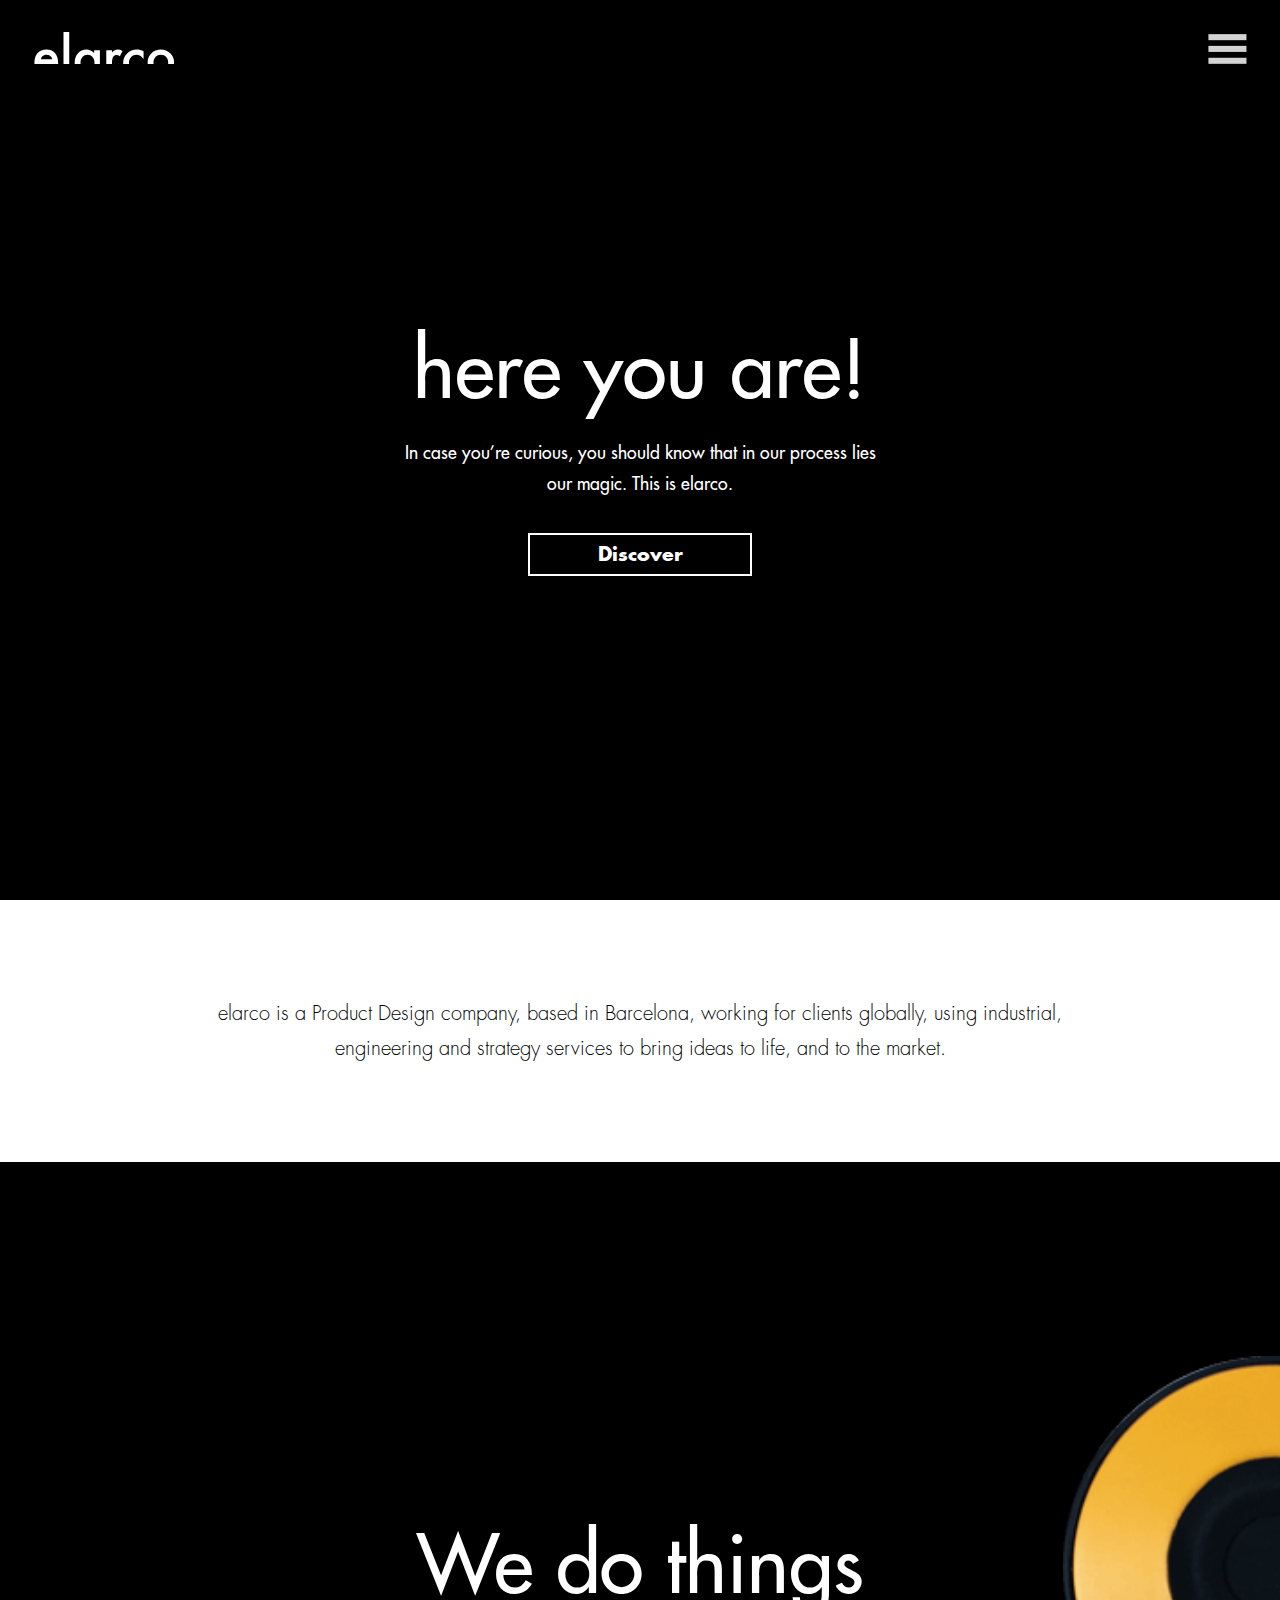
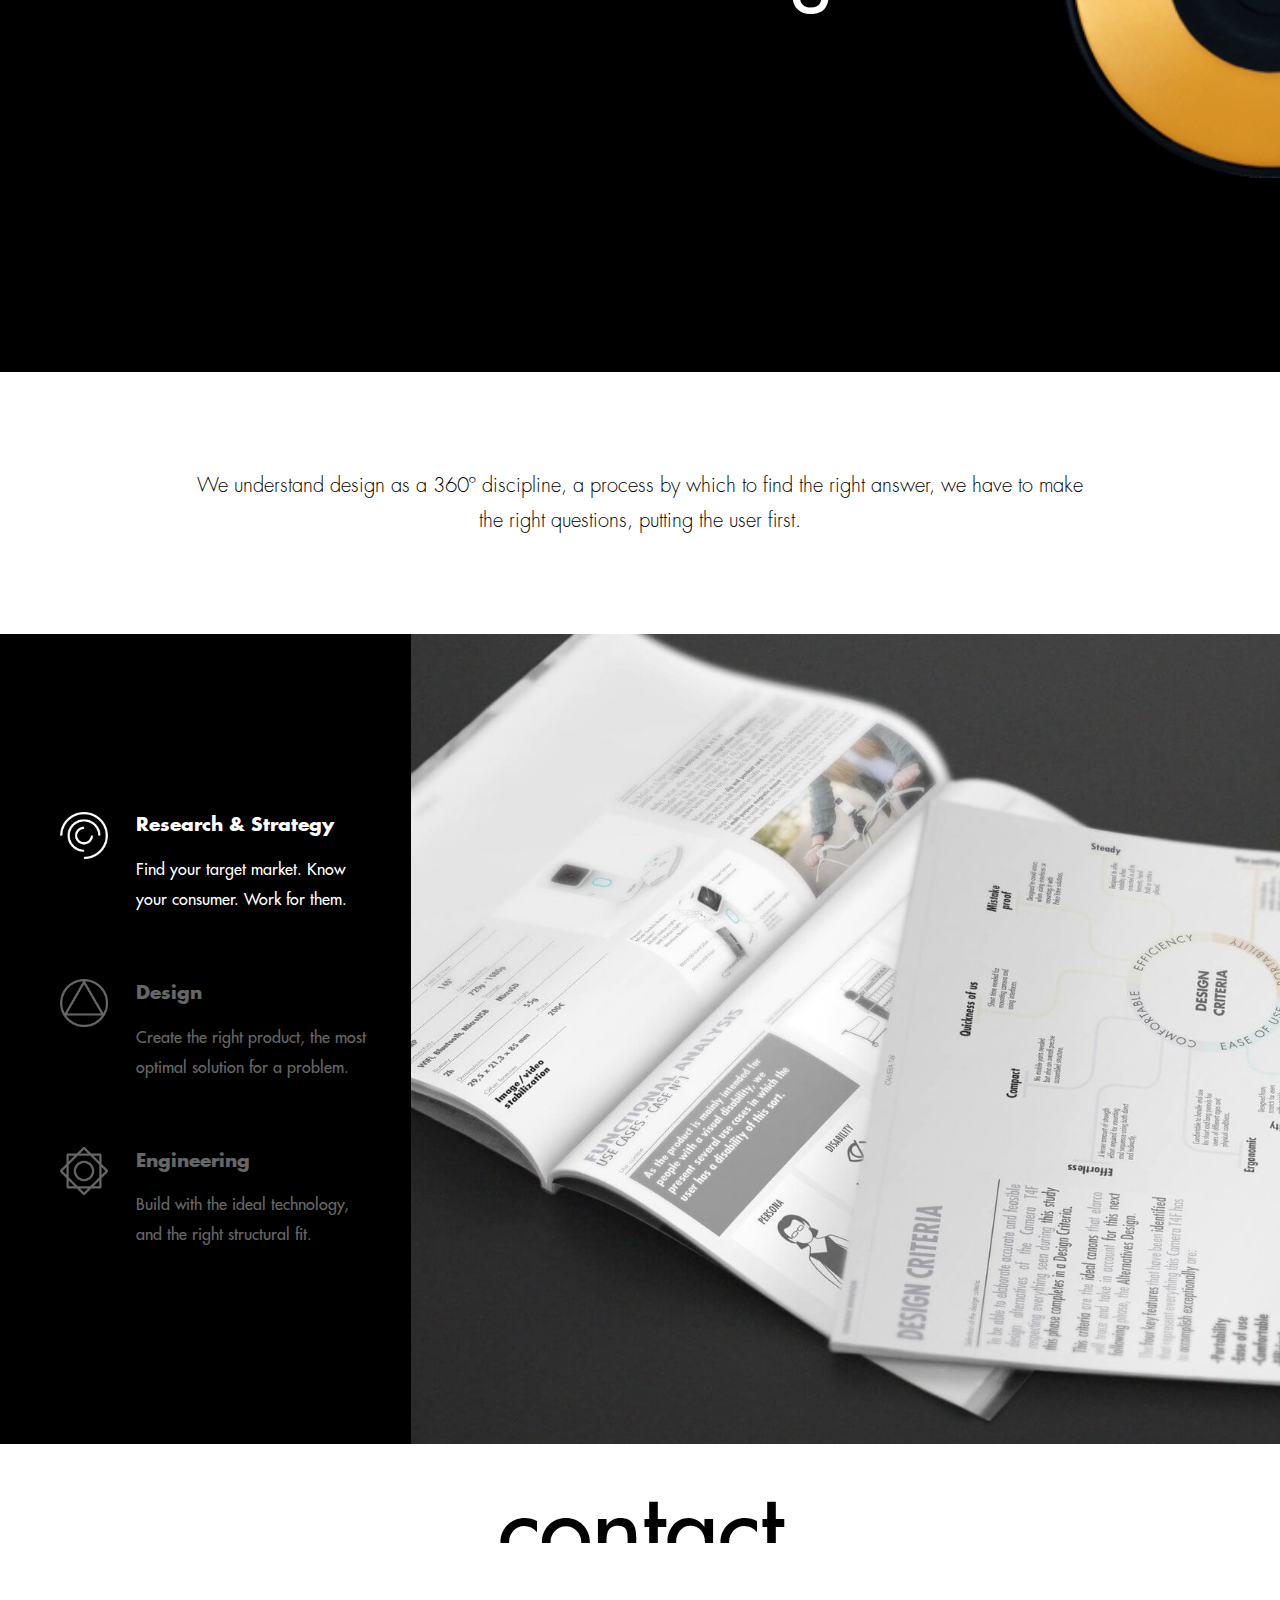
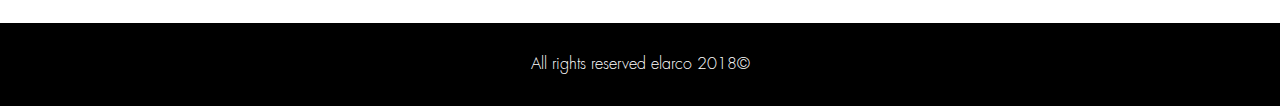
==== index.html @ ddb60f0d "Arch intuition is now harder to move" ====
<!DOCTYPE html>
<html lang="en">
<head>
    <meta charset="UTF-8">
    <meta name="viewport" content="width=device-width, initial-scale=1.0">
    <meta http-equiv="X-UA-Compatible" content="ie=edge">
    <title>Elarco</title>
    <link href="img/elarco-favicon.png" rel="shortcut icon">
    <link href="css/style.css" rel="stylesheet" type="text/css" />
</head>
<body>
    <div class="loader-wrapper">
        <img src="img/elarco-logo-white.svg" alt="" class="loader" />
    </div>
    <header class="header">
        <a href="index.html"><img src="img/elarco-logo-white.svg" alt="Elarco Logo" class="header__logo" /></a>
        <nav class="top-nav">
            <svg class="top-nav__menu-icon top-nav__menu-icon_lightgrey" version="1.1" id="Layer_1" xmlns="http://www.w3.org/2000/svg" xmlns:xlink="http://www.w3.org/1999/xlink" x="0px" y="0px"
            	 viewBox="0 0 23 18" style="enable-background:new 0 0 23 18;" xml:space="preserve" hidden>
                <g>
                	<rect x="0.8" y="1.2" width="21.4" height="3.4"/>
                	<rect x="0.8" y="7.8" width="21.4" height="3.4"/>
                	<rect x="0.8" y="14.5" width="21.4" height="3.4"/>
                </g>
            </svg>
            <ul class="top-nav__list nav__list">
                <div class="nav__wrap">
                    <li class="top-nav__item nav__item hidden">
                        <a href="index.html" class="nav__link">Home</a>
                    </li>
                    <li class="top-nav__item nav__item">
                        <a href="content/work.html" class="nav__link">Work</a>
                    </li>
                    <li class="top-nav__item nav__item">
                        <a href="content/contact.html" class="nav__link">Contact</a>
                    </li>
                </div>
            </ul>
        </nav>
    </header>
    <main class="content">
        <div class="games">
            <section class="section games__start">
                <div class="section__content-wrap section__content-wrap-medium">
                    <h2 class="section__title section__title-lowercase">Here you are!</h2>
                    <p class="section__par">
                        In case you’re curious, you should know that in our process lies our magic. This is elarco.
                    </p>
                    <button class="section__button game-start">Discover</button>
                </div>
            </section>
            <section class="section games__game" id="order">
                <p class="section__par games__hint">
                    Click the pieces of the arch in the right order.
                </p>
                <svg class="arch-order game-illustration" xmlns="http://www.w3.org/2000/svg" viewBox="0 0 54.4 29.7">
                    <path class="arch-order__part" id="3" d="M7.9 7.8c-1.6 1.6-3 3.3-4.1 5.1l9.9 6c.7-1.3 1.5-2.6 2.5-3.7 1.5-1.6 3.2-2.8 5.2-3.5L17.9 1.5c-3.7 1.3-7 3.4-10 6.3z"/>
                    <path class="arch-order__part" id="4" d="M46.6 7.8c-2.7-2.6-5.7-4.6-8.9-5.9L34 12c1.6.7 3 1.8 4.3 3.1 1.1 1.2 2 2.7 2.7 4.2l10-5.9c-1.2-2-2.7-3.8-4.4-5.6z"/>
                    <path class="arch-order__part" id="2" d="M41.4 20.3c.7 2 1 4.2 1 6.7 0 .9-.1 1.8-.2 2.6h12.1c.1-.9.1-1.8.1-2.7 0-4.7-1-8.9-3-12.7l-10 6.1z"/>
                    <path class="arch-order__part" id="5" d="M36.7 1.6C33.8.6 30.6 0 27.2 0c-3 0-5.8.4-8.4 1.2l3.6 10.1c1.5-.4 3.1-.7 4.8-.7 2.2 0 4.1.3 5.9 1l3.6-10z"/>
                    <path class="arch-order__part" id="1" d="M3.3 13.7C1.1 17.6 0 21.8 0 26.6c0 1.1.1 2.1.2 3.1h12.1c-.1-.9-.2-1.9-.2-2.9 0-2.6.4-4.9 1.3-7L3.3 13.7z"/>
                </svg>
                <audio class="doremifasol">
                    <source src="audio/1-do.mp3" type="audio/mpeg" />
                    <source src="audio/1-do.ogg" type="audio/ogg" />
                    <source src="audio/1-do.wav" type="audio/wav" />
                </audio>
                <audio class="doremifasol">
                    <source src="audio/2-re.mp3" type="audio/mpeg" />
                    <source src="audio/2-re.ogg" type="audio/ogg" />
                    <source src="audio/2-re.wav" type="audio/wav" />
                </audio>
                <audio class="doremifasol">
                    <source src="audio/3-mi.mp3" type="audio/mpeg" />
                    <source src="audio/3-mi.ogg" type="audio/ogg" />
                    <source src="audio/3-mi.wav" type="audio/wav" />
                </audio>
                <audio class="doremifasol">
                    <source src="audio/4-fa.mp3" type="audio/mpeg" />
                    <source src="audio/4-fa.ogg" type="audio/ogg" />
                    <source src="audio/4-fa.wav" type="audio/wav" />
                </audio>
                <audio class="doremifasol">
                    <source src="audio/5-sol.mp3" type="audio/mpeg" />
                    <source src="audio/5-sol.ogg" type="audio/ogg" />
                    <source src="audio/5-sol.wav" type="audio/wav" />
                </audio>
                <div class="section__content-wrap section__content-wrap-medium">
                    <h2 class="section__title section__title-lowercase">Order</h2>
                    <p class="section__par section__par_marginb">
                        noun ˈôrdər/
                    </p>
                    <p class="section__par">
                        1. "Our rationale behind every methodology. Everything has an order, and in order we find everything."
                    </p>
                    <button class="section__button game-continue">Continue</button>
                </div>
            </section>
            <section class="section games__game" id="depth">
                <p class="section__par games__hint">
                    Align all arches.
                </p>
                <div class="arch-depth-wrap">
                    <svg class="arch-depth arch1" xmlns="http://www.w3.org/2000/svg" viewBox="0 0 610.3 332.9">
                        <path class="arch-depth__part" d="M137.4 298.9c-1.9-47.4 14.8-93.6 46.4-128.9 31.4-33.6 75.9-51.8 121.9-50 46.2-1.9 90.9 16.4 122.5 50 30.2 32.9 45.4 76.6 45.4 131.3 0 9.8-.6 19.5-1.8 29.2h133.9c.8-9.7 1.3-19.7 1.3-29.8 1.6-79.7-30-156.5-87.1-212.1C463.2 31.8 385.7.6 305.3 2.2c-80-1.6-157.2 29.4-213.7 86C34.5 142.3 2.7 217.9 3.9 296.5c0 11.7.7 23.2 1.7 34.5h133.8c-1.3-10.7-1.9-21.4-2-32.1"/>
                    </svg>
                    <svg class="arch-depth arch2" xmlns="http://www.w3.org/2000/svg" viewBox="0 0 610.3 332.9">
                        <path class="arch-depth__part" d="M137.4 298.9c-1.9-47.4 14.8-93.6 46.4-128.9 31.4-33.6 75.9-51.8 121.9-50 46.2-1.9 90.9 16.4 122.5 50 30.2 32.9 45.4 76.6 45.4 131.3 0 9.8-.6 19.5-1.8 29.2h133.9c.8-9.7 1.3-19.7 1.3-29.8 1.6-79.7-30-156.5-87.1-212.1C463.2 31.8 385.7.6 305.3 2.2c-80-1.6-157.2 29.4-213.7 86C34.5 142.3 2.7 217.9 3.9 296.5c0 11.7.7 23.2 1.7 34.5h133.8c-1.3-10.7-1.9-21.4-2-32.1"/>
                    </svg>
                    <svg class="arch-depth arch3" xmlns="http://www.w3.org/2000/svg" viewBox="0 0 610.3 332.9">
                        <path class="arch-depth__part" d="M137.4 298.9c-1.9-47.4 14.8-93.6 46.4-128.9 31.4-33.6 75.9-51.8 121.9-50 46.2-1.9 90.9 16.4 122.5 50 30.2 32.9 45.4 76.6 45.4 131.3 0 9.8-.6 19.5-1.8 29.2h133.9c.8-9.7 1.3-19.7 1.3-29.8 1.6-79.7-30-156.5-87.1-212.1C463.2 31.8 385.7.6 305.3 2.2c-80-1.6-157.2 29.4-213.7 86C34.5 142.3 2.7 217.9 3.9 296.5c0 11.7.7 23.2 1.7 34.5h133.8c-1.3-10.7-1.9-21.4-2-32.1"/>
                    </svg>
                    <svg class="arch-depth arch4" xmlns="http://www.w3.org/2000/svg" viewBox="0 0 610.3 332.9">
                        <path class="arch-depth__part" d="M137.4 298.9c-1.9-47.4 14.8-93.6 46.4-128.9 31.4-33.6 75.9-51.8 121.9-50 46.2-1.9 90.9 16.4 122.5 50 30.2 32.9 45.4 76.6 45.4 131.3 0 9.8-.6 19.5-1.8 29.2h133.9c.8-9.7 1.3-19.7 1.3-29.8 1.6-79.7-30-156.5-87.1-212.1C463.2 31.8 385.7.6 305.3 2.2c-80-1.6-157.2 29.4-213.7 86C34.5 142.3 2.7 217.9 3.9 296.5c0 11.7.7 23.2 1.7 34.5h133.8c-1.3-10.7-1.9-21.4-2-32.1"/>
                    </svg>
                    <svg class="arch-depth arch5" xmlns="http://www.w3.org/2000/svg" viewBox="0 0 610.3 332.9">
                        <path class="arch-depth__part" d="M137.4 298.9c-1.9-47.4 14.8-93.6 46.4-128.9 31.4-33.6 75.9-51.8 121.9-50 46.2-1.9 90.9 16.4 122.5 50 30.2 32.9 45.4 76.6 45.4 131.3 0 9.8-.6 19.5-1.8 29.2h133.9c.8-9.7 1.3-19.7 1.3-29.8 1.6-79.7-30-156.5-87.1-212.1C463.2 31.8 385.7.6 305.3 2.2c-80-1.6-157.2 29.4-213.7 86C34.5 142.3 2.7 217.9 3.9 296.5c0 11.7.7 23.2 1.7 34.5h133.8c-1.3-10.7-1.9-21.4-2-32.1"/>
                    </svg>
                    <svg class="arch-depth arch6" xmlns="http://www.w3.org/2000/svg" viewBox="0 0 610.3 332.9">
                        <path class="arch-depth__part" d="M137.4 298.9c-1.9-47.4 14.8-93.6 46.4-128.9 31.4-33.6 75.9-51.8 121.9-50 46.2-1.9 90.9 16.4 122.5 50 30.2 32.9 45.4 76.6 45.4 131.3 0 9.8-.6 19.5-1.8 29.2h133.9c.8-9.7 1.3-19.7 1.3-29.8 1.6-79.7-30-156.5-87.1-212.1C463.2 31.8 385.7.6 305.3 2.2c-80-1.6-157.2 29.4-213.7 86C34.5 142.3 2.7 217.9 3.9 296.5c0 11.7.7 23.2 1.7 34.5h133.8c-1.3-10.7-1.9-21.4-2-32.1"/>
                    </svg>
                    <svg class="arch-depth arch7" xmlns="http://www.w3.org/2000/svg" viewBox="0 0 610.3 332.9">
                        <path class="arch-depth__part" d="M137.4 298.9c-1.9-47.4 14.8-93.6 46.4-128.9 31.4-33.6 75.9-51.8 121.9-50 46.2-1.9 90.9 16.4 122.5 50 30.2 32.9 45.4 76.6 45.4 131.3 0 9.8-.6 19.5-1.8 29.2h133.9c.8-9.7 1.3-19.7 1.3-29.8 1.6-79.7-30-156.5-87.1-212.1C463.2 31.8 385.7.6 305.3 2.2c-80-1.6-157.2 29.4-213.7 86C34.5 142.3 2.7 217.9 3.9 296.5c0 11.7.7 23.2 1.7 34.5h133.8c-1.3-10.7-1.9-21.4-2-32.1"/>
                    </svg>
                    <svg class="arch-depth arch8" xmlns="http://www.w3.org/2000/svg" viewBox="0 0 610.3 332.9">
                        <path class="arch-depth__part" d="M137.4 298.9c-1.9-47.4 14.8-93.6 46.4-128.9 31.4-33.6 75.9-51.8 121.9-50 46.2-1.9 90.9 16.4 122.5 50 30.2 32.9 45.4 76.6 45.4 131.3 0 9.8-.6 19.5-1.8 29.2h133.9c.8-9.7 1.3-19.7 1.3-29.8 1.6-79.7-30-156.5-87.1-212.1C463.2 31.8 385.7.6 305.3 2.2c-80-1.6-157.2 29.4-213.7 86C34.5 142.3 2.7 217.9 3.9 296.5c0 11.7.7 23.2 1.7 34.5h133.8c-1.3-10.7-1.9-21.4-2-32.1"/>
                    </svg>
                    <svg class="arch-depth arch9" xmlns="http://www.w3.org/2000/svg" viewBox="0 0 610.3 332.9">
                        <path class="arch-depth__part" d="M137.4 298.9c-1.9-47.4 14.8-93.6 46.4-128.9 31.4-33.6 75.9-51.8 121.9-50 46.2-1.9 90.9 16.4 122.5 50 30.2 32.9 45.4 76.6 45.4 131.3 0 9.8-.6 19.5-1.8 29.2h133.9c.8-9.7 1.3-19.7 1.3-29.8 1.6-79.7-30-156.5-87.1-212.1C463.2 31.8 385.7.6 305.3 2.2c-80-1.6-157.2 29.4-213.7 86C34.5 142.3 2.7 217.9 3.9 296.5c0 11.7.7 23.2 1.7 34.5h133.8c-1.3-10.7-1.9-21.4-2-32.1"/>
                    </svg>
                    <svg class="arch-depth arch10" xmlns="http://www.w3.org/2000/svg" viewBox="0 0 610.3 332.9">
                        <path class="arch-depth__part" d="M137.4 298.9c-1.9-47.4 14.8-93.6 46.4-128.9 31.4-33.6 75.9-51.8 121.9-50 46.2-1.9 90.9 16.4 122.5 50 30.2 32.9 45.4 76.6 45.4 131.3 0 9.8-.6 19.5-1.8 29.2h133.9c.8-9.7 1.3-19.7 1.3-29.8 1.6-79.7-30-156.5-87.1-212.1C463.2 31.8 385.7.6 305.3 2.2c-80-1.6-157.2 29.4-213.7 86C34.5 142.3 2.7 217.9 3.9 296.5c0 11.7.7 23.2 1.7 34.5h133.8c-1.3-10.7-1.9-21.4-2-32.1"/>
                    </svg>
                    <svg class="arch-depth arch11" xmlns="http://www.w3.org/2000/svg" viewBox="0 0 610.3 332.9">
                        <path class="arch-depth__part" d="M137.4 298.9c-1.9-47.4 14.8-93.6 46.4-128.9 31.4-33.6 75.9-51.8 121.9-50 46.2-1.9 90.9 16.4 122.5 50 30.2 32.9 45.4 76.6 45.4 131.3 0 9.8-.6 19.5-1.8 29.2h133.9c.8-9.7 1.3-19.7 1.3-29.8 1.6-79.7-30-156.5-87.1-212.1C463.2 31.8 385.7.6 305.3 2.2c-80-1.6-157.2 29.4-213.7 86C34.5 142.3 2.7 217.9 3.9 296.5c0 11.7.7 23.2 1.7 34.5h133.8c-1.3-10.7-1.9-21.4-2-32.1"/>
                    </svg>
                    <svg class="arch-depth arch12" xmlns="http://www.w3.org/2000/svg" viewBox="0 0 610.3 332.9">
                        <path class="arch-depth__part" d="M137.4 298.9c-1.9-47.4 14.8-93.6 46.4-128.9 31.4-33.6 75.9-51.8 121.9-50 46.2-1.9 90.9 16.4 122.5 50 30.2 32.9 45.4 76.6 45.4 131.3 0 9.8-.6 19.5-1.8 29.2h133.9c.8-9.7 1.3-19.7 1.3-29.8 1.6-79.7-30-156.5-87.1-212.1C463.2 31.8 385.7.6 305.3 2.2c-80-1.6-157.2 29.4-213.7 86C34.5 142.3 2.7 217.9 3.9 296.5c0 11.7.7 23.2 1.7 34.5h133.8c-1.3-10.7-1.9-21.4-2-32.1"/>
                    </svg>
                    <svg class="arch-depth arch13" xmlns="http://www.w3.org/2000/svg" viewBox="0 0 610.3 332.9">
                        <path class="arch-depth__part" d="M137.4 298.9c-1.9-47.4 14.8-93.6 46.4-128.9 31.4-33.6 75.9-51.8 121.9-50 46.2-1.9 90.9 16.4 122.5 50 30.2 32.9 45.4 76.6 45.4 131.3 0 9.8-.6 19.5-1.8 29.2h133.9c.8-9.7 1.3-19.7 1.3-29.8 1.6-79.7-30-156.5-87.1-212.1C463.2 31.8 385.7.6 305.3 2.2c-80-1.6-157.2 29.4-213.7 86C34.5 142.3 2.7 217.9 3.9 296.5c0 11.7.7 23.2 1.7 34.5h133.8c-1.3-10.7-1.9-21.4-2-32.1"/>
                    </svg>
                    <svg class="arch-depth arch14" xmlns="http://www.w3.org/2000/svg" viewBox="0 0 610.3 332.9">
                        <path class="arch-depth__part" d="M137.4 298.9c-1.9-47.4 14.8-93.6 46.4-128.9 31.4-33.6 75.9-51.8 121.9-50 46.2-1.9 90.9 16.4 122.5 50 30.2 32.9 45.4 76.6 45.4 131.3 0 9.8-.6 19.5-1.8 29.2h133.9c.8-9.7 1.3-19.7 1.3-29.8 1.6-79.7-30-156.5-87.1-212.1C463.2 31.8 385.7.6 305.3 2.2c-80-1.6-157.2 29.4-213.7 86C34.5 142.3 2.7 217.9 3.9 296.5c0 11.7.7 23.2 1.7 34.5h133.8c-1.3-10.7-1.9-21.4-2-32.1"/>
                    </svg>
                    <svg class="arch-depth arch15" xmlns="http://www.w3.org/2000/svg" viewBox="0 0 610.3 332.9">
                        <path class="arch-depth__part" d="M137.4 298.9c-1.9-47.4 14.8-93.6 46.4-128.9 31.4-33.6 75.9-51.8 121.9-50 46.2-1.9 90.9 16.4 122.5 50 30.2 32.9 45.4 76.6 45.4 131.3 0 9.8-.6 19.5-1.8 29.2h133.9c.8-9.7 1.3-19.7 1.3-29.8 1.6-79.7-30-156.5-87.1-212.1C463.2 31.8 385.7.6 305.3 2.2c-80-1.6-157.2 29.4-213.7 86C34.5 142.3 2.7 217.9 3.9 296.5c0 11.7.7 23.2 1.7 34.5h133.8c-1.3-10.7-1.9-21.4-2-32.1"/>
                    </svg>
                    <svg class="arch-depth arch16" xmlns="http://www.w3.org/2000/svg" viewBox="0 0 610.3 332.9">
                        <path class="arch-depth__part" d="M137.4 298.9c-1.9-47.4 14.8-93.6 46.4-128.9 31.4-33.6 75.9-51.8 121.9-50 46.2-1.9 90.9 16.4 122.5 50 30.2 32.9 45.4 76.6 45.4 131.3 0 9.8-.6 19.5-1.8 29.2h133.9c.8-9.7 1.3-19.7 1.3-29.8 1.6-79.7-30-156.5-87.1-212.1C463.2 31.8 385.7.6 305.3 2.2c-80-1.6-157.2 29.4-213.7 86C34.5 142.3 2.7 217.9 3.9 296.5c0 11.7.7 23.2 1.7 34.5h133.8c-1.3-10.7-1.9-21.4-2-32.1"/>
                    </svg>
                    <svg class="arch-depth arch17" xmlns="http://www.w3.org/2000/svg" viewBox="0 0 610.3 332.9">
                        <path class="arch-depth__part" d="M137.4 298.9c-1.9-47.4 14.8-93.6 46.4-128.9 31.4-33.6 75.9-51.8 121.9-50 46.2-1.9 90.9 16.4 122.5 50 30.2 32.9 45.4 76.6 45.4 131.3 0 9.8-.6 19.5-1.8 29.2h133.9c.8-9.7 1.3-19.7 1.3-29.8 1.6-79.7-30-156.5-87.1-212.1C463.2 31.8 385.7.6 305.3 2.2c-80-1.6-157.2 29.4-213.7 86C34.5 142.3 2.7 217.9 3.9 296.5c0 11.7.7 23.2 1.7 34.5h133.8c-1.3-10.7-1.9-21.4-2-32.1"/>
                    </svg>
                    <svg class="arch-depth arch18" xmlns="http://www.w3.org/2000/svg" viewBox="0 0 610.3 332.9">
                        <path class="arch-depth__part" d="M137.4 298.9c-1.9-47.4 14.8-93.6 46.4-128.9 31.4-33.6 75.9-51.8 121.9-50 46.2-1.9 90.9 16.4 122.5 50 30.2 32.9 45.4 76.6 45.4 131.3 0 9.8-.6 19.5-1.8 29.2h133.9c.8-9.7 1.3-19.7 1.3-29.8 1.6-79.7-30-156.5-87.1-212.1C463.2 31.8 385.7.6 305.3 2.2c-80-1.6-157.2 29.4-213.7 86C34.5 142.3 2.7 217.9 3.9 296.5c0 11.7.7 23.2 1.7 34.5h133.8c-1.3-10.7-1.9-21.4-2-32.1"/>
                    </svg>
                    <svg class="arch-depth arch19" xmlns="http://www.w3.org/2000/svg" viewBox="0 0 610.3 332.9">
                        <path class="arch-depth__part" d="M137.4 298.9c-1.9-47.4 14.8-93.6 46.4-128.9 31.4-33.6 75.9-51.8 121.9-50 46.2-1.9 90.9 16.4 122.5 50 30.2 32.9 45.4 76.6 45.4 131.3 0 9.8-.6 19.5-1.8 29.2h133.9c.8-9.7 1.3-19.7 1.3-29.8 1.6-79.7-30-156.5-87.1-212.1C463.2 31.8 385.7.6 305.3 2.2c-80-1.6-157.2 29.4-213.7 86C34.5 142.3 2.7 217.9 3.9 296.5c0 11.7.7 23.2 1.7 34.5h133.8c-1.3-10.7-1.9-21.4-2-32.1"/>
                    </svg>
                    <svg class="arch-depth arch20" xmlns="http://www.w3.org/2000/svg" viewBox="0 0 610.3 332.9">
                        <path class="arch-depth__part" d="M137.4 298.9c-1.9-47.4 14.8-93.6 46.4-128.9 31.4-33.6 75.9-51.8 121.9-50 46.2-1.9 90.9 16.4 122.5 50 30.2 32.9 45.4 76.6 45.4 131.3 0 9.8-.6 19.5-1.8 29.2h133.9c.8-9.7 1.3-19.7 1.3-29.8 1.6-79.7-30-156.5-87.1-212.1C463.2 31.8 385.7.6 305.3 2.2c-80-1.6-157.2 29.4-213.7 86C34.5 142.3 2.7 217.9 3.9 296.5c0 11.7.7 23.2 1.7 34.5h133.8c-1.3-10.7-1.9-21.4-2-32.1"/>
                    </svg>
                    <svg class="arch-depth arch21" xmlns="http://www.w3.org/2000/svg" viewBox="0 0 610.3 332.9">
                        <path class="arch-depth__part" d="M137.4 298.9c-1.9-47.4 14.8-93.6 46.4-128.9 31.4-33.6 75.9-51.8 121.9-50 46.2-1.9 90.9 16.4 122.5 50 30.2 32.9 45.4 76.6 45.4 131.3 0 9.8-.6 19.5-1.8 29.2h133.9c.8-9.7 1.3-19.7 1.3-29.8 1.6-79.7-30-156.5-87.1-212.1C463.2 31.8 385.7.6 305.3 2.2c-80-1.6-157.2 29.4-213.7 86C34.5 142.3 2.7 217.9 3.9 296.5c0 11.7.7 23.2 1.7 34.5h133.8c-1.3-10.7-1.9-21.4-2-32.1"/>
                    </svg>
                    <svg class="arch-depth arch22" xmlns="http://www.w3.org/2000/svg" viewBox="0 0 610.3 332.9">
                        <path class="arch-depth__part" d="M137.4 298.9c-1.9-47.4 14.8-93.6 46.4-128.9 31.4-33.6 75.9-51.8 121.9-50 46.2-1.9 90.9 16.4 122.5 50 30.2 32.9 45.4 76.6 45.4 131.3 0 9.8-.6 19.5-1.8 29.2h133.9c.8-9.7 1.3-19.7 1.3-29.8 1.6-79.7-30-156.5-87.1-212.1C463.2 31.8 385.7.6 305.3 2.2c-80-1.6-157.2 29.4-213.7 86C34.5 142.3 2.7 217.9 3.9 296.5c0 11.7.7 23.2 1.7 34.5h133.8c-1.3-10.7-1.9-21.4-2-32.1"/>
                    </svg>
                    <svg class="arch-depth arch23" xmlns="http://www.w3.org/2000/svg" viewBox="0 0 610.3 332.9">
                        <path class="arch-depth__part" d="M137.4 298.9c-1.9-47.4 14.8-93.6 46.4-128.9 31.4-33.6 75.9-51.8 121.9-50 46.2-1.9 90.9 16.4 122.5 50 30.2 32.9 45.4 76.6 45.4 131.3 0 9.8-.6 19.5-1.8 29.2h133.9c.8-9.7 1.3-19.7 1.3-29.8 1.6-79.7-30-156.5-87.1-212.1C463.2 31.8 385.7.6 305.3 2.2c-80-1.6-157.2 29.4-213.7 86C34.5 142.3 2.7 217.9 3.9 296.5c0 11.7.7 23.2 1.7 34.5h133.8c-1.3-10.7-1.9-21.4-2-32.1"/>
                    </svg>
                    <svg class="arch-depth arch24" xmlns="http://www.w3.org/2000/svg" viewBox="0 0 610.3 332.9">
                        <path class="arch-depth__part" d="M137.4 298.9c-1.9-47.4 14.8-93.6 46.4-128.9 31.4-33.6 75.9-51.8 121.9-50 46.2-1.9 90.9 16.4 122.5 50 30.2 32.9 45.4 76.6 45.4 131.3 0 9.8-.6 19.5-1.8 29.2h133.9c.8-9.7 1.3-19.7 1.3-29.8 1.6-79.7-30-156.5-87.1-212.1C463.2 31.8 385.7.6 305.3 2.2c-80-1.6-157.2 29.4-213.7 86C34.5 142.3 2.7 217.9 3.9 296.5c0 11.7.7 23.2 1.7 34.5h133.8c-1.3-10.7-1.9-21.4-2-32.1"/>
                    </svg>
                    <svg class="arch-depth arch25" xmlns="http://www.w3.org/2000/svg" viewBox="0 0 610.3 332.9">
                        <path class="arch-depth__part" d="M137.4 298.9c-1.9-47.4 14.8-93.6 46.4-128.9 31.4-33.6 75.9-51.8 121.9-50 46.2-1.9 90.9 16.4 122.5 50 30.2 32.9 45.4 76.6 45.4 131.3 0 9.8-.6 19.5-1.8 29.2h133.9c.8-9.7 1.3-19.7 1.3-29.8 1.6-79.7-30-156.5-87.1-212.1C463.2 31.8 385.7.6 305.3 2.2c-80-1.6-157.2 29.4-213.7 86C34.5 142.3 2.7 217.9 3.9 296.5c0 11.7.7 23.2 1.7 34.5h133.8c-1.3-10.7-1.9-21.4-2-32.1"/>
                    </svg>
                    <svg class="arch-depth arch26" xmlns="http://www.w3.org/2000/svg" viewBox="0 0 610.3 332.9">
                        <path class="arch-depth__part" d="M137.4 298.9c-1.9-47.4 14.8-93.6 46.4-128.9 31.4-33.6 75.9-51.8 121.9-50 46.2-1.9 90.9 16.4 122.5 50 30.2 32.9 45.4 76.6 45.4 131.3 0 9.8-.6 19.5-1.8 29.2h133.9c.8-9.7 1.3-19.7 1.3-29.8 1.6-79.7-30-156.5-87.1-212.1C463.2 31.8 385.7.6 305.3 2.2c-80-1.6-157.2 29.4-213.7 86C34.5 142.3 2.7 217.9 3.9 296.5c0 11.7.7 23.2 1.7 34.5h133.8c-1.3-10.7-1.9-21.4-2-32.1"/>
                    </svg>
                    <svg class="arch-depth arch27" xmlns="http://www.w3.org/2000/svg" viewBox="0 0 610.3 332.9">
                        <path class="arch-depth__part" d="M137.4 298.9c-1.9-47.4 14.8-93.6 46.4-128.9 31.4-33.6 75.9-51.8 121.9-50 46.2-1.9 90.9 16.4 122.5 50 30.2 32.9 45.4 76.6 45.4 131.3 0 9.8-.6 19.5-1.8 29.2h133.9c.8-9.7 1.3-19.7 1.3-29.8 1.6-79.7-30-156.5-87.1-212.1C463.2 31.8 385.7.6 305.3 2.2c-80-1.6-157.2 29.4-213.7 86C34.5 142.3 2.7 217.9 3.9 296.5c0 11.7.7 23.2 1.7 34.5h133.8c-1.3-10.7-1.9-21.4-2-32.1"/>
                    </svg>
                    <svg class="arch-depth arch28" xmlns="http://www.w3.org/2000/svg" viewBox="0 0 610.3 332.9">
                        <path class="arch-depth__part" d="M137.4 298.9c-1.9-47.4 14.8-93.6 46.4-128.9 31.4-33.6 75.9-51.8 121.9-50 46.2-1.9 90.9 16.4 122.5 50 30.2 32.9 45.4 76.6 45.4 131.3 0 9.8-.6 19.5-1.8 29.2h133.9c.8-9.7 1.3-19.7 1.3-29.8 1.6-79.7-30-156.5-87.1-212.1C463.2 31.8 385.7.6 305.3 2.2c-80-1.6-157.2 29.4-213.7 86C34.5 142.3 2.7 217.9 3.9 296.5c0 11.7.7 23.2 1.7 34.5h133.8c-1.3-10.7-1.9-21.4-2-32.1"/>
                    </svg>
                    <svg class="arch-depth arch29" xmlns="http://www.w3.org/2000/svg" viewBox="0 0 610.3 332.9">
                        <path class="arch-depth__part" d="M137.4 298.9c-1.9-47.4 14.8-93.6 46.4-128.9 31.4-33.6 75.9-51.8 121.9-50 46.2-1.9 90.9 16.4 122.5 50 30.2 32.9 45.4 76.6 45.4 131.3 0 9.8-.6 19.5-1.8 29.2h133.9c.8-9.7 1.3-19.7 1.3-29.8 1.6-79.7-30-156.5-87.1-212.1C463.2 31.8 385.7.6 305.3 2.2c-80-1.6-157.2 29.4-213.7 86C34.5 142.3 2.7 217.9 3.9 296.5c0 11.7.7 23.2 1.7 34.5h133.8c-1.3-10.7-1.9-21.4-2-32.1"/>
                    </svg>
                    <svg class="arch-depth arch30 game-illustration" xmlns="http://www.w3.org/2000/svg" viewBox="0 0 610.3 332.9">
                        <path class="arch-depth__part" d="M137.4 298.9c-1.9-47.4 14.8-93.6 46.4-128.9 31.4-33.6 75.9-51.8 121.9-50 46.2-1.9 90.9 16.4 122.5 50 30.2 32.9 45.4 76.6 45.4 131.3 0 9.8-.6 19.5-1.8 29.2h133.9c.8-9.7 1.3-19.7 1.3-29.8 1.6-79.7-30-156.5-87.1-212.1C463.2 31.8 385.7.6 305.3 2.2c-80-1.6-157.2 29.4-213.7 86C34.5 142.3 2.7 217.9 3.9 296.5c0 11.7.7 23.2 1.7 34.5h133.8c-1.3-10.7-1.9-21.4-2-32.1"/>
                    </svg>
                </div>
                <audio class="sonar">
                    <source src="audio/sonar.mp3" type="audio/mpeg" />
                    <source src="audio/sonar.wav" type="audio/wav" />
                </audio>
                <div class="section__content-wrap section__content-wrap-medium">
                    <h2 class="section__title section__title-lowercase">Depth</h2>
                    <p class="section__par section__par_marginb">
                        noun depTH/
                    </p>
                    <p class="section__par">
                        1. "A drive to go beyond boundaries, to expose in detail every layer of the process. Simple on the eye, complex as a whole."
                    </p>
                    <button class="section__button game-continue">Continue</button>
                </div>
            </section>
            <section class="section games__game" id="intuition">
                <p class="section__par games__hint">
                    Get the arch into the right position.
                </p>
                <svg class="arch-intuition game-illustration" xmlns="http://www.w3.org/2000/svg" viewBox="0 0 610.3 332.9">
                    <path class="arch-intuition__part" d="M137.4 298.9c-1.9-47.4 14.8-93.6 46.4-128.9 31.4-33.6 75.9-51.8 121.9-50 46.2-1.9 90.9 16.4 122.5 50 30.2 32.9 45.4 76.6 45.4 131.3 0 9.8-.6 19.5-1.8 29.2h133.9c.8-9.7 1.3-19.7 1.3-29.8 1.6-79.7-30-156.5-87.1-212.1C463.2 31.8 385.7.6 305.3 2.2c-80-1.6-157.2 29.4-213.7 86C34.5 142.3 2.7 217.9 3.9 296.5c0 11.7.7 23.2 1.7 34.5h133.8c-1.3-10.7-1.9-21.4-2-32.1"/>
                </svg>
                <!-- <div class="circle">
                    <p class="section__par circle__hint">
                        Move the cursor outside of the arch to rotate it.
                    </p>
                </div> -->
                <audio class="ticking-sound">
                    <source src="audio/tick4.ogg" type="audio/ogg">
                    <source src="audio/tick4.mp3" type="audio/mpeg">
                    <source src="audio/tick4.wav" type="audio/wav">
                </audio>
                <div class="section__content-wrap section__content-wrap-medium">
                    <h2 class="section__title section__title-lowercase">Intuition</h2>
                    <p class="section__par section__par_marginb">
                        noun ˌint(y)o͞oˈiSH(ə)n/
                    </p>
                    <p class="section__par">
                        1. "Intuition is our compass to forsee, to step forward. An internal insight as a guide."
                    </p>
                </div>
            </section>
            <section class="section games__pause hidden">
                <div class="section__content-wrap section__content-wrap-medium">
                    <h2 class="section__title section__title-lowercase">Game paused</h2>
                </div>
            </section>
            <div class="scroll-down scroll-down_centered">
                <div class="scroll-down-rect">

                </div>
            </div>
        </div>
        <div class="wrap e-wrap">
            <p class="basic__p home__p">
                elarco is a Product Design company, based in Barcelona, working for clients globally, using industrial, engineering and strategy services to bring ideas to life, and to the market.
            </p>
        </div>
        <section class="section" id="section-work">
            <div class="section__content-wrap section__content-wrap_left">
                <h3 class="section__title section__work-title section-work-1">We do things</h3>
                <h3 class="section__title section__work-title section-work-2">We do them right</h3>
                <p class="section__par section__work-p section-work-2">
                    We research, test, iterate, prototype, engineer and create the most viable, useful and optimal solution to a problem.
                </p>
                <a href="content/work.html" class="section__button section__button-nomargin nav__link section__work-button">See our work</a>
            </div>
        </section>
        <div class="wrap l-wrap">
            <p class="basic__p home__p">
                We understand design as a 360º discipline, a process by which to find the right answer, we have to make the right questions, putting the user first.
            </p>
        </div>
        <section class="section section_fit">
            <div class="service-sldr-wrap">
                <div class="service-sldr__nav">
                    <section class="service-sldr__section">
                        <div class="service-sldr__circle">
                            <img src="img/icon_strategy.png" alt="Strategy icon" class="slider_icon" />
                        </div>
                        <div class="service-sldr__g">
                            <h3 class="service-sldr__title"><a href="#service-sldr-1" class="service-sldr__link">Research & Strategy</a></h3>
                            <p class="service-sldr__p">
                                Find your target market. Know your consumer. Work for them.
                            </p>
                        </div>
                    </section>
                    <section class="service-sldr__section">
                        <div class="service-sldr__circle">
                            <img src="img/icon_design.png" alt="Design icon" class="slider_icon" />
                        </div>
                        <div class="service-sldr__g">
                            <h3 class="service-sldr__title"><a href="#service-sldr-2" class="service-sldr__link">Design</a></h3>
                            <p class="service-sldr__p">
                                Create the right product, the most optimal solution for a problem.
                            </p>
                        </div>
                    </section>
                    <section class="service-sldr__section">
                        <div class="service-sldr__circle">
                            <img src="img/icon_engineering.png" alt="Engineering icon" class="slider_icon" />
                        </div>
                        <div class="service-sldr__g">
                            <h3 class="service-sldr__title"><a href="#service-sldr-3" class="service-sldr__link">Engineering</a></h3>
                            <p class="service-sldr__p">
                                Build with the ideal technology, and the right structural fit.
                            </p>
                        </div>
                    </section>
                </div>
                <div class="service-sldr">
                    <div class="service-sldr__img-wrap" id="service-sldr-1">
                        <picture>
                            <source media="(max-width: 900px)" srcset="img/services_h_s_research.jpg" />
                            <source media="(max-width: 1200px)" srcset="img/services_h_m_research.jpg" />
                            <source media="(max-width: 1600px)" srcset="img/services_h_l_research.jpg" />
                            <img src="img/services_h_xl_research.jpg" alt="Image of a research report book" class="service-sldr__img" />
                        </picture>
                    </div>
                    <div class="service-sldr__img-wrap service-sldr__img-wrap_hidden" id="service-sldr-2">
                        <picture>
                            <source media="(max-width: 900px)" srcset="img/services_h_s_design.jpg" />
                            <source media="(max-width: 1200px)" srcset="img/services_h_m_design.jpg" />
                            <source media="(max-width: 1600px)" srcset="img/services_h_l_design.jpg" />
                            <img src="img/services_h_xl_design.jpg" alt="Sideview of the Camera T4F" class="service-sldr__img" />
                        </picture>
                    </div>
                    <div class="service-sldr__img-wrap service-sldr__img-wrap_hidden" id="service-sldr-3">
                        <picture>
                            <source media="(max-width: 900px)" srcset="img/services_h_s_engineering.jpg" />
                            <source media="(max-width: 1200px)" srcset="img/services_h_m_engineering.jpg" />
                            <source media="(max-width: 1600px)" srcset="img/services_h_l_engineering.jpg" />
                            <img src="img/services_h_xl_engineering.jpg" alt="Product with sketches" class="service-sldr__img" />
                        </picture>
                    </div>
                </div>
            </div>
        </section>
        <audio class="complete-sound">
            <source src="audio/complete.mp3" type="audio/mpeg" />
            <source src="audio/complete.wav" type="audio/wav" />
        </audio>
        <audio class="wrong-sound">
            <source src="audio/wrong.mp3" type="audio/mpeg" />
            <source src="audio/wrong.wav" type="audio/wav" />
        </audio>
        <a href="content/contact.html" class="basic-button button_big">Contact</a>
    </main>
    <footer class="basic-footer">
        All rights reserved elarco 2018©
    </footer>
    <script src="js/toggle-menu.js"></script>
    <script src="js/service-slider.js"></script>
    <script src="js/games.js"></script>
    <script src="js/section-work-animation.js"></script>
    <script src="js/preload.js"></script>
</body>
</html>
---- css/style.css ----
/* CUSTOM FONTS */
@font-face {
    font-family: 'Futura elarco long';
    src: url('../fonts/FuturaElarco-long.eot?#iefix') format('embedded-opentype'),
    url('../fonts/FuturaElarco-long.woff') format('woff'),
    url('../fonts/FuturaElarco-long.otf') format('opentype');
}
@font-face {
    font-family: 'Futura elarco gap';
    src: url('../fonts/FuturaElarco-gap.eot?#iefix') format('embedded-opentype'),
    url('../fonts/FuturaElarco-gap.woff') format('woff'),
    url('../fonts/FuturaElarco-gap.otf') format('opentype');
}

/* FUTURA STD */
/* Light */
@font-face {
    font-family: 'Futura Std';
    src: url('../fonts/FuturaStd/FuturaStd-Light.otf') format('opentype');
    font-weight: 100;
}
/* Light Italic */
@font-face {
    font-family: 'Futura Std';
    src: url('../fonts/FuturaStd/FuturaStd-LightOblique.otf') format('opentype');
    font-weight: 100;
    font-style: italic;
}
/* Book */
@font-face {
    font-family: 'Futura Std';
    src: url('../fonts/FuturaStd/FuturaStd-Medium.otf') format('opentype');
    font-weight: 200;
}
/* Book Italic */
@font-face {
    font-family: 'Futura Std';
    src: url('../fonts/FuturaStd/FuturaStd-MediumOblique.otf') format('opentype');
    font-weight: 200;
    font-style: italic;
}
/* Medium */
@font-face {
    font-family: 'Futura Std';
    src: url('../fonts/FuturaStd/FuturaStd-Medium.otf') format('opentype');
    font-weight: 300;
}
/* Medium Italic */
@font-face {
    font-family: 'Futura Std';
    src: url('../fonts/FuturaStd/FuturaStd-MediumOblique.otf') format('opentype');
    font-weight: 300;
    font-style: italic;
}
/* Heavy */
@font-face {
    font-family: 'Futura Std';
    src: url('../fonts/FuturaStd/FuturaStd-Bold.otf') format('opentype');
    font-weight: 400;
}
/* Heavy Italic */
@font-face {
    font-family: 'Futura Std';
    src: url('../fonts/FuturaStd/FuturaStd-BoldOblique.otf') format('opentype');
    font-weight: 400;
    font-style: italic;
}
/* Heavy */
@font-face {
    font-family: 'Futura Std';
    src: url('../fonts/FuturaStd/FuturaStd-Heavy.otf') format('opentype');
    font-weight: 500;
}
/* Heavy Italic */
@font-face {
    font-family: 'Futura Std';
    src: url('../fonts/FuturaStd/FuturaStd-HeavyOblique.otf') format('opentype');
    font-weight: 500;
    font-style: italic;
}
/* Extra Bold */
@font-face {
    font-family: 'Futura Std';
    src: url('../fonts/FuturaStd/FuturaStd-ExtraBold.otf') format('opentype');
    font-weight: 600;
}
/* Extra Bold Italic */
@font-face {
    font-family: 'Futura Std';
    src: url('../fonts/FuturaStd/FuturaStd-ExtraBoldOblique.otf') format('opentype');
    font-weight: 600;
    font-style: italic;
}

body {
    margin: 0;
    padding: 0;
    font-family: 'Futura Std', sans-serif;
    font-weight: 200;
}
.nav__list {
    margin: 0;
    padding: 0;
}
.nav__item {
    list-style: none;
}
.nav__link, .nav__link:visited {
    color: white;
    text-decoration: none;
}
.basic-button {
    appearance: none;
    background-color: rgba(0, 0, 0, 0);
    border: none;
}
.basic-link,
.basic-link:visited{
    text-decoration: none;
    color: inherit;
}
.button_block {
    display: block;
}
.button_big {
    position: relative;
    display: block;
    margin: 16px auto;
    margin: 1rem auto;
    padding: 0;
    color: black;
    font-size: 80px;
    font-size: 5rem;
    text-transform: lowercase;
    text-align: center;
    text-decoration: none;
}
.basic__p {
    margin: 48px 32px;
    margin: 3rem 2rem;
    font-size: 20px;
    font-size: 1.25rem;
    font-weight: 100;
    line-height: 1.75;
    text-align: center;
}
.basic-quote {
    margin: 48px 32px;
    margin: 3rem 3rem;
    color: #a2a2a2;
    font-size: 21px;
    font-size: 1.3rem;
    font-weight: 400;
    line-height: 1.43;
}
.title_font0 {
    font-size: 0;
}
.title1 {
    color: #606060;
    font-size: 22px;
    font-size: 1.5rem;
    font-weight: 400;
}
.title1_absolute {
    position: absolute;
    margin: 0;
    left: 50%;
    top: 32px;
    top: 2rem;
    -webkit-transform: translateX(-50%);
    -moz-transform: translateX(-50%);
    -ms-transform: translateX(-50%);
    transform: translateX(-50%);
}
.basic-footer {
    padding: 32px;
    padding: 2rem;
    color: white;
    text-align: center;
    font-weight: 100;
    background-color: black;
}
[hidden], .hidden {
    display: none !important;
}

/* NAV */
.header {
    -webkit-display: flex;
    -moz-display: flex;
    -ms-display: flex;
    display: flex;
    padding: 32px 32px 13px 32px;
    padding: 2rem 2rem 0.8rem 2rem;
    left: 0;
    position: absolute;
    right: 0;
    top: 0;
    background-color: white;
    -webkit-justify-content: space-between;
    -moz-justify-content: space-between;
    -ms-justify-content: space-between;
    justify-content: space-between;
    z-index: 2;
}
.header__logo {
    height: 32px;
    height: 2rem;
}
.footer-nav {
    -webkit-display: flex;
    -moz-display: flex;
    -ms-display: flex;
    display: flex;
    flex-direction: column;
    -webkit-align-items: center;
    -moz-align-items: center;
    -ms-align-items: center;
    align-items: center;
    -webkit-justify-content: center;
    -moz-justify-content: center;
    -ms-justify-content: center;
    justify-content: center;
    height: 100%;
    height: 100vh;
    width: 100%;
    width: 100vw;
    color: white;
    text-align: center;
    background-color: black;
}
.top-nav__menu-icon {
    position: fixed;
    right: 32px;
    right: 2rem;
    height: 32px;
    height: 2rem;
    cursor: pointer;
    z-index: 3;
}
.top-nav__list {
    text-align: right;
    opacity: 1;
    -webkit-transition: opacity 0.3s ease;
    -moz-transition: opacity 0.3s ease;
    -ms-transition: opacity 0.3s ease;
    transition: opacity 0.3s ease;
    z-index: 2;
}
.top-nav__item {
    display: inline-block;
    position: relative;
    margin-left: 32px;
    margin-left: 2rem;
    font-family: 'Futura Std', sans-serif;
    font-size: 37px;
    font-size: 2.3rem;
    text-transform: lowercase;
}
.header__logo_hidden {
    display: none;
}
.top-nav__item a {
    -webkit-transition: color 0.2s ease;
    -moz-transition: color 0.2s ease;
    -ms-transition: color 0.2s ease;
    transition: color 0.2s ease;
}
.top-nav__item a:hover {
    color: #c6b6aa;
}
.top-nav__menu-icon rect {
    fill: black;
}
.top-nav__menu-icon_close {
    position: fixed;
}
.top-nav__menu-icon_close rect, .top-nav__menu-icon_white rect {
    fill: white;
}
.top-nav__menu-icon_lightgrey rect {
    fill: lightgrey;
}
.top-nav__menu-icon rect:nth-of-type(2){
    opacity: 1;
    -webkit-transition: opacity 0.5s ease 0.4s;
    -moz-transition: opacity 0.5s ease 0.4s;
    -ms-transition: opacity 0.5s ease 0.4s;
    transition: opacity 0.5s ease 0.4s;
}
.top-nav__menu-icon_close rect:nth-of-type(2){
    opacity: 0;
    -webkit-transition: opacity 0.5s ease;
    -moz-transition: opacity 0.5s ease;
    -ms-transition: opacity 0.5s ease;
    transition: opacity 0.5s ease;
}
.top-nav__menu-icon rect:nth-of-type(1){
    -webkit-transform: rotate(0deg);
    -moz-transform: rotate(0deg);
    -ms-transform: rotate(0deg);
    transform: rotate(0deg);
    -webkit-transition: transform 0.5s ease;
    -moz-transition: transform 0.5s ease;
    -ms-transition: transform 0.5s ease;
    transition: transform 0.5s ease;
}
.top-nav__menu-icon_close rect:nth-of-type(1){
    -webkit-transform: translateX(3px) rotate(41deg);
    -moz-transform: translateX(3px) rotate(41deg);
    -ms-transform: translateX(3px) rotate(41deg);
    transform: translateX(3px) rotate(41deg);
    -webkit-transition: transform 0.5s ease 0.4s;
    -moz-transition: transform 0.5s ease 0.4s;
    -ms-transition: transform 0.5s ease 0.4s;
    transition: transform 0.5s ease 0.4s;
}
.top-nav__menu-icon rect:nth-of-type(3){
    -webkit-transform: rotate(0deg);
    -moz-transform: rotate(0deg);
    -ms-transform: rotate(0deg);
    transform: rotate(0deg);
    -webkit-transition: transform 0.5s ease;
    -moz-transition: transform 0.5s ease;
    -ms-transition: transform 0.5s ease;
    transition: transform 0.5s ease;
}
.top-nav__menu-icon_close rect:nth-of-type(3){
    -webkit-transform: rotate(-41deg) translate(-10px, -2px);
    -moz-transform: rotate(-41deg) translate(-10px, -2px);
    -ms-transform: rotate(-41deg) translate(-10px, -2px);
    transform: rotate(-41deg) translate(-10px, -2px);
    -webkit-transition: transform 0.5s ease 0.4s;
    -moz-transition: transform 0.5s ease 0.4s;
    -ms-transition: transform 0.5s ease 0.4s;
    transition: transform 0.5s ease 0.4s;
}
/* WHEN JAVASCRIPT IS LOADED */
.header_toggle {
    padding: 32px;
    padding: 2rem;
    background-color: rgba(255,255,255,0);
}
.header_black {
    background-color: black;
}
.header_toggle .top-nav__list {
    position: fixed;
    bottom: 0;
    left: 0;
    right: 0;
    top: 0;
    text-align: center;
    background-color: black;
}
.footer-nav .top-nav__list {
    position: static;
    text-align: center;
}
.header_toggle .top-nav__item,
.footer-nav .top-nav__item {
    display: block;
    margin-left: 0;
    font-size: 64px;
    font-size: 4rem;
}
.header_toggle .top-nav__item::after,
.footer-nav .top-nav__item::after,
.button_big::after {
    height: 32px;
    height: 2rem;
    position: absolute;
    bottom: 0;
    left: 0;
    right: 0;
    background-color: black;
    content: '';
    -webkit-transition: height 0.3s ease;
    -moz-transition: height 0.3s ease;
    -ms-transition: height 0.3s ease;
    transition: height 0.3s ease;
}
.button_big::after {
    height: 40px;
    height: 2.5rem;
    background-color: white;
}
.header_toggle .nav__wrap{
    position: absolute;
    left: 50%;
    top: 50%;
    -webkit-transform: translate(-50%, -50%);
    -moz-transform: translate(-50%, -50%);
    -ms-transform: translate(-50%, -50%);
    transform: translate(-50%, -50%);
}
.header_toggle .top-nav__item:hover::after,
.footer-nav .top-nav__item:hover::after,
.button_big:hover::after {
    height: 0;
}
.header_toggle .top-nav__item .nav__link,
.header_toggle .top-nav__item .nav__link:visited,
.footer-nav .top-nav__item .nav__link,
.footer-nav .top-nav__item .nav__link:visited {
    color: white;
}

/* LOADER */
.loader-wrapper {
    position: fixed;
    -webkit-display: flex;
    -moz-display: flex;
    -ms-display: flex;
    display: flex;
    -webkit-justify-content: center;
    -moz-justify-content: center;
    -ms-justify-content: center;
    justify-content: center;
    -webkit-align-items: center;
    -moz-align-items: center;
    -ms-align-items: center;
    align-items: center;
    left: 0;
    right: 0;
    top: 0;
    bottom: 0;
    background-color: black;
    z-index: 4;
    -webkit-transition: opacity 1s ease;
    -moz-transition: opacity 1s ease;
    -ms-transition: opacity 1s ease;
    transition: opacity 1s ease;
}
.loader-wrapper.loaded {
    opacity: 0;
}
.loader {
    width: 24px;
    width: 15rem;
    animation: blink 1s ease alternate infinite;
}
@keyframes blink {
    from {
        opacity: 1;
    }
    to {
        opacity: 0.2;
    }
}

/* HOME PAGE */
.games__game,
.games__start {
    width: 100%;
    width: 100vw;
    overflow: hidden;
}
.section {
    position: relative;
    -webkit-display: flex;
    -moz-display: flex;
    -ms-display: flex;
    display: flex;
    -webkit-align-items: center;
    -moz-align-items: center;
    -ms-align-items: center;
    align-items: center;
    -webkit-justify-content: center;
    -moz-justify-content: center;
    -ms-justify-content: center;
    justify-content: center;
    width: 100%;
    width: 100vw;
    height: 500px;
    height: 100vh;
    color: white;
    text-align: center;
    background-color: black;
}
.games__pause {
    position: absolute;
    left: 0;
    right: 0;
    top: 0;
    height: 100%;
    z-index: 1;
}
.games__hint {
    opacity: 0.4;
    position: absolute;
    bottom: 48px;
    bottom: 3rem;
    left: 50%;
    transform: translateX(-50%);
    animation: fadeIn 5s ease;
}
@keyframes fadeIn {
    0% {
        opacity: 0;
    } 90% {
        opacity: 0;
    } 100% {
        opacity: 0.4;
    }
}
.section_fit{
    height: fit-content;
}
.section__content-wrap {
    padding: 16px;
    padding: 1rem;
    z-index: 1;
}
.section__title {
    margin: 0;
    font-size: 61px;
    font-size: 3.8rem;
    font-weight: 200;
}
.section__title-lowercase {
    text-transform: lowercase;
}
.section__par {
    font-size: 18px;
    font-size: 1.1rem;
    line-height: 1.8;
}
.section__button {
    display: block;
    appearance: none;
    width: 224px;
    width: 14rem;
    margin-left: auto;
    margin-right: auto;
    margin-top: 32px;
    margin-top: 2rem;
    padding: 8px;
    padding: 0.5rem;
    color: white;
    font-family: 'Futura Std', sans-serif;
    font-size: 19px;
    font-size: 1.2rem;
    font-weight: 400;
    background-color: rgba(0, 0, 0, 0);
    border: 2px solid white;
    cursor: pointer;
    -webkit-transition: all 1s ease;
    -moz-transition: all 1s ease;
    -ms-transition: all 1s ease;
    transition: all 1s ease;
}
.section__button:hover {
    color: black;
    background-color: white;
}
.blur {
    position: absolute;
    opacity: 0.1;
    -webkit-transition: all 0.5s ease;
    -moz-transition: all 0.5s ease;
    -ms-transition: all 0.5s ease;
    transition: all 0.5s ease;
}
@supports (filter: blur(24px)) {
    .blur {
        opacity: 1;
        -webkit-filter: blur(24px);
        -moz-filter: blur(24px);
        -ms-filter: blur(24px);
        filter: blur(24px);
        -webkit-transform: scale(3.5) !important;
        -moz-transform: scale(3.5) !important;
        -ms-transform: scale(3.5) !important;
        transform: scale(3.5) !important;
        -webkit-transition: filter 0.5s ease;
        -moz-transition: filter 0.5s ease;
        -ms-transition: filter 0.5s ease;
        transition: filter 0.5s ease;
    }
}
.scroll-down {
    position: absolute;
    right: 32px;
    right: 2rem;
    bottom: 80px;
    bottom: 5rem;
    height: 48px;
    height: 3rem;
    width: 24px;
    width: 1.5rem;
    border: 2px solid white;
    border-radius: 19px;
    border-radius: 1.2rem;
    opacity: 0.4;
    z-index: 1;
}
.scroll-down_centered {
    left: 50%;
    -webkit-transform: translateX(-50%);
    -moz-transform: translateX(-50%);
    -ms-transform: translateX(-50%);
    transform: translateX(-50%);
}
.scroll-down_fixed {
    position: fixed;
}
@keyframes mouse {
    0% {
        -webkit-transform: translate(-50%, -100%);
        -moz-transform: translate(-50%, -100%);
        -ms-transform: translate(-50%, -100%);
        transform: translate(-50%, -100%);
    }
    100% {
        -webkit-transform: translate(-50%, 100%);
        -moz-transform: translate(-50%, 100%);
        -ms-transform: translate(-50%, 100%);
        transform: translate(-50%, 100%);
    }
}
.scroll-down-rect {
    position: relative;
    margin-top: 8px;
    margin-top: 0.5rem;
    height: 11px;
    height: 0.7rem;
    width: 27px;
    width: 1.7rem;
    overflow: hidden;
}
.scroll-down-rect::after {
    position: absolute;
    left: 50%;
    margin-left: -2px;
    height: 16px;
    height: 1rem;
    width: 2px;
    background-color: white;
    content: '';
    -webkit-animation: mouse 1.5s ease infinite;
    -moz-animation: mouse 1.5s ease infinite;
    -ms-animation: mouse 1.5s ease infinite;
    animation: mouse 1.5s ease infinite;
}
.service-sldr__section-active {
    opacity: 1;
}
.service-sldr-wrap {
    width: 272px;
    width: 17rem;
    margin: 128px auto 96px auto;
    margin: 8rem auto 6rem auto;
}
.service-sldr {
    display: none;
}
.service-sldr__section {
    -webkit-transition: opacity 0.5s ease;
    -moz-transition: opacity 0.5s ease;
    -ms-transition: opacity 0.5s ease;
    transition: opacity 0.5s ease;
}
.service-sldr__section-active {
    opacity: 1;
}
.service-sldr__g {
    position: relative;
}
.service-sldr__link, .service-sldr__link:visited {
    color: inherit;
    text-decoration: none;
}
.service-sldr__link::after {
    position: absolute;
    content: '';
    left: 0;
    right: 0;
    top: 0;
    bottom: 0;
    z-index: 1;
}
.service-sldr__section:not(:last-child) {
    margin-bottom: 48px;
    margin-bottom: 3rem;
}
.service-sldr__circle {
    display: none;
    height: 48px;
    height: 3rem;
    width: 48px;
    width: 3rem;
    margin-left: auto;
    margin-right: auto;
    border-radius: 100%;
}
.slider_icon {
    width: 100%;
}
.service-sldr__title {
    font-weight: 400;
}
.service-sldr__p {
    margin-left: auto;
    margin-right: auto;
    line-height: 1.88;
}
.arch-intuition.blur,
.arch-depth.blur  {
    left: 50%;
    top: 50%;
    -webkit-transform: scale(3.5) translate(-50%, -50%) !important;
    -moz-transform: scale(3.5) translate(-50%, -50%) !important;
    -ms-transform: scale(3.5) translate(-50%, -50%) !important;
    transform: scale(3.5) translate(-50%, -50%) !important;
    -webkit-transform-origin: 0 0;
    -moz-transform-origin: 0 0;
    -ms-transform-origin: 0 0;
    transform-origin: 0 0;
}
#section-work {
    background-image: url('../img/ufo_small.png');
    background-repeat: no-repeat;
    background-position: center 29%;
    background-position: center 29vw;
    -webkit-transition: background-position 1s ease;
    -moz-transition: background-position 1s ease;
    -ms-transition: background-position 1s ease;
    transition: background-position 1s ease;
}
.section-work-1 {
    opacity: 1;
    -webkit-transition: all 2s ease;
    -moz-transition: all 2s ease;
    -ms-transition: all 2s ease;
    transition: all 2s ease;
}
.section__title.section-work-2 {
    display: none;
}
.section-work-1.fade-out {
    opacity: 0;
    top: 0%;
}
.section-work-2.move-in {
    display: block;
    left: 5%;
    left: 5vw;
    -webkit-animation: moveIn 2s ease 1;
    -moz-animation: moveIn 2s ease 1;
    -ms-animation: moveIn 2s ease 1;
    animation: moveIn 2s ease 1;
}
@keyframes moveIn {
    from {
        left: -30%;
        left: -30vw;
    } to {
        left: 5%;
        left: 5vw;
    }
}
#section-work.move {
    background-position: 84% center;
}
/* ORDER */
.arch-order {
    width: 50%;
    width: 50vw;
}
.arch-order__part{
    fill: #606161;
    cursor: pointer;
    -webkit-transition: fill 300ms ease;
    -moz-transition: fill 300ms ease;
    -ms-transition: fill 300ms ease;
    transition: fill 300ms ease;
}
.arch-order__part:hover {
    fill: #D0D0D0;
}
.white, .white:hover {
    fill: white;
}
.vibrate {
    -webkit-animation: vibrate 0.5s 1;
    -moz-animation: vibrate 0.5s 1;
    -ms-animation: vibrate 0.5s 1;
    animation: vibrate 0.5s 1;
}
/* Vibrate by Eric Lew Yan Voon
https://codepen.io/ericlew/pen/bgGmOa?q=vibration%20animation&order=popularity&depth=everything&show_forks=false*/
@-webkit-keyframes vibrate{
    0%{}
    2%{transform: translate(1%, -1%);}
    8%{transform: translate(1%, -1%);}
    12%{transform: translate(0, 0);}
    16%{transform: translate(1%, -1%);}
    20%{transform: translate(0, 0);}
    24%{transform: translate(-1%, 1%);}
    28%{transform: translate(0, 0);}
    32%{transform: translate(1%, -1%);}
    36%{transform: translate(0, 0);}
    40%{transform: translate(-1%, 1%);}
    44%{transform: translate(0, 0);}
    48%{transform: translate(1%, -1%);}
    52%{transform: translate(0px, 0px);}
    100%{}
}
@-moz-keyframes vibrate{
    0%{}
    2%{transform: translate(1%, -1%);}
    8%{transform: translate(1%, -1%);}
    12%{transform: translate(0, 0);}
    16%{transform: translate(1%, -1%);}
    20%{transform: translate(0, 0);}
    24%{transform: translate(-1%, 1%);}
    28%{transform: translate(0, 0);}
    32%{transform: translate(1%, -1%);}
    36%{transform: translate(0, 0);}
    40%{transform: translate(-1%, 1%);}
    44%{transform: translate(0, 0);}
    48%{transform: translate(1%, -1%);}
    52%{transform: translate(0px, 0px);}
    100%{}
}
@-ms-keyframes vibrate{
    0%{}
    2%{transform: translate(1%, -1%);}
    8%{transform: translate(1%, -1%);}
    12%{transform: translate(0, 0);}
    16%{transform: translate(1%, -1%);}
    20%{transform: translate(0, 0);}
    24%{transform: translate(-1%, 1%);}
    28%{transform: translate(0, 0);}
    32%{transform: translate(1%, -1%);}
    36%{transform: translate(0, 0);}
    40%{transform: translate(-1%, 1%);}
    44%{transform: translate(0, 0);}
    48%{transform: translate(1%, -1%);}
    52%{transform: translate(0px, 0px);}
    100%{}
}
@keyframes vibrate{
    0%{}
    2%{transform: translate(1%, -1%);}
    8%{transform: translate(1%, -1%);}
    12%{transform: translate(0, 0);}
    16%{transform: translate(1%, -1%);}
    20%{transform: translate(0, 0);}
    24%{transform: translate(-1%, 1%);}
    28%{transform: translate(0, 0);}
    32%{transform: translate(1%, -1%);}
    36%{transform: translate(0, 0);}
    40%{transform: translate(-1%, 1%);}
    44%{transform: translate(0, 0);}
    48%{transform: translate(1%, -1%);}
    52%{transform: translate(0px, 0px);}
    100%{}
}
/* DEPTH */
.arch-wrap {
    position: relative;
    -webkit-display: flex;
    -moz-display: flex;
    -ms-display: flex;
    display: flex;
    -webkit-justify-content: center;
    -moz-justify-content: center;
    -ms-justify-content: center;
    justify-content: center;
    -webkit-align-items: center;
    -moz-align-items: center;
    -ms-align-items: center;
    align-items: center;
    width: 100%;
    height: 100%;
    overflow: hidden;
}
.arch-depth {
    position: absolute;
    left: 50%;
    top: 50%;
    width: 50%;
    width: 50vw;
    -webkit-transform: translate(-50%, -50%);
    -moz-transform: translate(-50%, -50%);
    -ms-transform: translate(-50%, -50%);
    transform: translate(-50%, -50%);
}
.arch-depth__part {
    fill:none;
    stroke:#fff;
    stroke-miterlimit:10;
}
.done {
    opacity: 0.1;
    fill: white;
    -webkit-animation: grow 1s ease-in 1;
    -moz-animation: grow 1s ease-in 1;
    -ms-animation: grow 1s ease-in 1;
    animation: grow 1s ease-in 1;
    -webkit-transition: opacity 0.5s ease;
    -moz-transition: opacity 0.5s ease;
    -ms-transition: opacity 0.5s ease;
    transition: opacity 0.5s ease;
}

@supports (filter: blur(40px)){
    .done {
        opacity: 1;
    }
}
@-webkit-keyframes grow {
    from {
        fill: black;
    }
    to {
        fill: white;
    }
}
@-moz-keyframes grow {
    from {
        fill: black;
    }
    to {
        fill: white;
    }
}
@-ms-keyframes grow {
    from {
        fill: black;
    }
    to {
        fill: white;
    }
}
@keyframes grow {
    from {
        fill: black;
    }
    to {
        fill: white;
    }
}
/* INTUITION */
.arch-intuition {
    -webkit-transform-origin: 25% 25%;
    -moz-transform-origin: 25% 25%;
    -ms-transform-origin: 25% 25%;
    transform-origin: 25% 25%;
    -webkit-transform-origin: 25vw 23vw;
    -moz-transform-origin: 25vw 23vw;
    -ms-transform-origin: 25vw 23vw;
    transform-origin: 25vw 23vw;
    -webkit-transform: rotate(0deg);
    -moz-transform: rotate(0deg);
    -ms-transform: rotate(0deg);
    transform: rotate(0deg);
    width: 50%;
    width: 50vw;
}
.arch-intuition__part {
    fill: #606161;
    -webkit-transition: fill 0.5s ease;
    -moz-transition: fill 0.5s ease;
    -ms-transition: fill 0.5s ease;
    transition: fill 0.5s ease;
}
.circle {
    position: absolute;
    -webkit-display: flex;
    -moz-display: flex;
    -ms-display: flex;
    display: flex;
    -webkit-align-items: center;
    -moz-align-items: center;
    -ms-align-items: center;
    align-items: center;
    -webkit-justify-content: center;
    -moz-justify-content: center;
    -ms-justify-content: center;
    justify-content: center;
    width: 50%;
    width: 50vw;
    height: 50%;
    height: 50vw;
    left: 50%;
    top: 50%;
    -webkit-transform: translate(-50%, -50%);
    -moz-transform: translate(-50%, -50%);
    -ms-transform: translate(-50%, -50%);
    transform: translate(-50%, -50%);
    border-radius: 300px;
    border-radius: 100vw;
}
.circle__hint {
    width: 70%;
    margin-top: 50%;
    color: white;
    opacity: 0;
    -webkit-transition: opacity 0.5s ease;
    -moz-transition: opacity 0.5s ease;
    -ms-transition: opacity 0.5s ease;
    transition: opacity 0.5s ease;
}
.circle:hover .circle__hint {
    opacity: 0.4;
}

/* PROJECTS OVERVIEW PAGE */
.main-split {
    -webkit-box-sizing: border-box;
    -moz-box-sizing: border-box;
    -ms-box-sizing: border-box;
    box-sizing: border-box;
    -webkit-display: flex;
    -moz-display: flex;
    -ms-display: flex;
    display: flex;
    -webkit-flex-direction: column;
    -moz-flex-direction: column;
    -ms-flex-direction: column;
    flex-direction: column;
}
.main-split__part {
    display: inline-block;
    width: 100%;
    width: 100vw;
    -webkit-flex: 1;
    -moz-flex: 1;
    -ms-flex: 1;
    flex: 1;
    -webkit-transform: translate(0);
    -moz-transform: translate(0);
    -ms-transform: translate(0);
    transform: translate(0);
}
.main-split__image {
    height: 100%;
    margin-left: 50%;
    -webkit-transform: translateX(-50%);
    -moz-transform: translateX(-50%);
    -ms-transform: translateX(-50%);
    transform: translateX(-50%);
}
.main-split__text {
    padding: 96px 32px 32px 32px;
    padding: 6rem 2rem 2rem 2rem;
}
.reverse__section {
    -webkit-box-sizing: border-box;
    -moz-box-sizing: border-box;
    -ms-box-sizing: border-box;
    box-sizing: border-box;
    overflow: hidden;
    -webkit-transition: all 0.3s ease;
    -moz-transition: all 0.3s ease;
    -ms-transition: all 0.3s ease;
    transition: all 0.3s ease;
}
.project {
    -webkit-display: flex;
    -moz-display: flex;
    -ms-display: flex;
    display: flex;
    -webkit-flex-direction: column;
    -moz-flex-direction: column;
    -ms-flex-direction: column;
    flex-direction: column;
    position: relative;
    height: 330px;
    height: 50vh;
    width: 100%;
    width: 100vw;
    color: white;
}
.project_white {
    color: black;
}
.project__title, .project__subject {
    position: absolute;
    padding: 32px 0 0 32px;
    padding: 2rem 0 0 2rem;
    color: inherit;
    opacity: 1;
    -webkit-transition: opacity 0.2s ease;
    -moz-transition: opacity 0.2s ease;
    -ms-transition: opacity 0.2s ease;
    transition: opacity 0.2s ease;
    z-index: 1;
}
.project__title {
    -webkit-flex: 1;
    -moz-flex: 1;
    -ms-flex: 1;
    flex: 1;
    margin: 0;
    font-size: 34px;
    font-size: 2.1rem;
    font-weight: 200;
}
.project__subject {
    -webkit-flex: 1;
    -moz-flex: 1;
    -ms-flex: 1;
    flex: 1;
    margin: 0;
    margin-top: 45px;
    margin-top: 2.8rem;
    font-size: 18px;
    font-size: 1.4rem;
    font-weight: 100;
}
.project__image {
    display: block;
    position: absolute;
    left: 50%;
    bottom: 0;
    height: 100%;
    opacity: 1;
    -webkit-transform: translateX(-50%);
    -moz-transform: translateX(-50%);
    -ms-transform: translateX(-50%);
    transform: translateX(-50%);
    -webkit-transition: opacity 0.5s ease;
    -moz-transition: opacity 0.5s ease;
    -ms-transition: opacity 0.5s ease;
    transition: opacity 0.5s ease;
}
.project__image_opacity-0 {
    opacity: 0;
}
.project__image_scaled {
    -webkit-transform: translateX(-50%) scale(1.3);
    -moz-transform: translateX(-50%) scale(1.3);
    -ms-transform: translateX(-50%) scale(1.3);
    transform: translateX(-50%) scale(1.3);
}
.project__img-wrap {
    -webkit-display: flex;
    -moz-display: flex;
    -ms-display: flex;
    display: flex;
    overflow: hidden;
    height: 100%;
    -webkit-transition: transform 0.4s ease-out;
    -moz-transition: transform 0.4s ease-out;
    -ms-transition: transform 0.4s ease-out;
    transition: transform 0.4s ease-out;
}
#left, #right {
    margin: 0;
    -webkit-transition: margin 0.5s ease;
    -moz-transition: margin 0.5s ease;
    -ms-transition: margin 0.5s ease;
    transition: margin 0.5s ease;
}
.project__title a, .project__title a:visited {
    color: inherit;
    text-decoration: none;
}
.project__title a::after {
    position: absolute;
    width: 320px;
    width: 100vw;
    height: 250px;
    height: 50vh;
    left: 0;
    right: 0;
    top: 0;
    bottom: 0;
    content: '';
    z-index: 1;
}
#left .project, #right .project {
    -webkit-flex: none;
    -moz-flex: none;
    -ms-flex: none;
    flex: none;
    border: none;
}

/* PROJECT DETAIL PAGE */
.project-content {
    text-align: center;
}
.fs-section {
    position: relative;
    -webkit-display: flex;
    -moz-display: flex;
    -ms-display: flex;
    display: flex;
    -webkit-justify-content: center;
    -moz-justify-content: center;
    -ms-justify-content: center;
    justify-content: center;
    -webkit-align-items: center;
    -moz-align-items: center;
    -ms-align-items: center;
    align-items: center;
    width: 100%;
    width: 100vw;
    height: 500px;
    height: 100vh;
    color: white;
    background-color: black;
    overflow: hidden;
}
.fs-section_w,
.fs-section__video-wrap {
    position: relative;
    width: 100%;
    width: 100vw;
    height: auto;
    background-color: black;
}
.fs-section__video {
    width: 100%;
}
.fs-section__img-wrap {
    width: 100%;
    height: 100%;
}
.fs-section__content-wrap {
    -webkit-box-sizing: border-box;
    -moz-box-sizing: border-box;
    -ms-box-sizing: border-box;
    box-sizing: border-box;
    position: absolute;
    width: 100%;
    padding: 16px;
    padding: 1rem;
    left: 0;
    top: 50%;
    text-align: center;
    -webkit-transform: translateY(-50%);
    -moz-transform: translateY(-50%);
    -ms-transform: translateY(-50%);
    transform: translateY(-50%);
}
.fs-section__content-wrap_white {
    color: white;
}
.fs-section__img {
    position: absolute;
    height: 100%;
    bottom: 0;
    left: 50%;
    -webkit-transform: translate(-50%);
    -moz-transform: translate(-50%);
    -ms-transform: translate(-50%);
    transform: translate(-50%);
}
.fs-section__img_big {
    height: 120%;
}
.fs-section__img_right {
    left: auto;
    right: -24%;
    -webkit-transform: none;
    -moz-transform: none;
    -ms-transform: none;
    transform: none;
}
.fs-section__title {
    margin: 16px 0;
    margin: 1rem 0;
    font-size: 60px;
    font-size: 3.75rem;
    font-weight: 200;
}
.fs-section__p {
    font-size: 30px;
    font-size: 1.9rem;
    width: 240px;
    width: 15rem;
    margin-left: auto;
    margin-right: auto;
    line-height: 1.37;
    font-weight: 100;
}
.basic-sldr-wrap::-webkit-scrollbar,
.basic-sldr::-webkit-scrollbar {
    display: none;
}
.basic-sldr-wrap {
    position: relative;
}
.basic-sldr {
    position: relative;
    width: 100%;
    -webkit-display: flex;
    -moz-display: flex;
    -ms-display: flex;
    display: flex;
    overflow-x: hidden;
    scroll-behavior: smooth;
    -webkit-overflow-scrolling: touch;
    -webkit-scroll-snap-points-x: repeat(100vw);
      -ms-scroll-snap-points-x: repeat(100vw);
          scroll-snap-points-x: repeat(100vw);
  -webkit-scroll-snap-type: mandatory;
      -ms-scroll-snap-type: mandatory;
          scroll-snap-type: mandatory;
}
.basic-sldr__slide {
    width: 100%;
    width: 100vw;
    -webkit-flex-shrink: 0;
    -moz-flex-shrink: 0;
    -ms-flex-shrink: 0;
    flex-shrink: 0;
}
.basic-sldr__img {
    width: 100%;
}
.basic-sldr__nav {
    position: absolute;
    width: 100%;
    left: 0;
    bottom: 48px;
    bottom: 3rem;
}
.basic-sldr__nav-link {
    position: relative;
    display: inline-block;
    width: 18px;
    width: 1.1rem;
    height: 18px;
    height: 1.1rem;
    font-size: 0;
    border-radius: 2rem;
    background-color: lightgrey;
}
.basic-sldr__nav-link:not(:last-child){
    margin-right: 5px;
    margin-right: 0.3rem;
}
.basic-sldr__nav-link-active {
    background-color: #433F40;
}
.section1,
.section2,
.section3 {
    padding: 32px 0;
    padding: 2rem 0;
}
.section4 {
    position: relative;
    padding-bottom: 32px;
    padding-bottom: 2rem;
}
.section2_black {
    background-color: black;
    color: white;
}
.section2_grey {
    background-color: #FAFAFA;
}
.section2_darkgrey {
    background-color: #1E1E1E;
    color: white;
}
.section2__title {
    font-weight: 200;
    font-size: 48px;
    font-size: 3rem;
    margin: 0 32px;
    margin: 0 2rem;
}
.section2__text {
    margin-top: 32px;
    margin-top: 2rem;
}
.section3__title {
    padding: 0 16px;
    padding: 0 1rem;
    margin: 0;
    font-family: 'Futura elarco long', 'Futura Std', sans-serif;
    font-size: 60px;
    font-size: 3.75rem;
    font-weight: normal;
    -webkit-transform: translateY(16px);
    -moz-transform: translateY(16px);
    -ms-transform: translateY(16px);
    transform: translateY(16px);
}
.section3__img,
.section4__img {
    width: 100%;
}
.section5 {
    -webkit-display: flex;
    -moz-display: flex;
    -ms-display: flex;
    display: flex;
    -webkit-align-items: center;
    -moz-align-items: center;
    -ms-align-items: center;
    align-items: center;
}
.section5__text {
    margin: 0;
}
.title-wrap {
    position: relative;
    width: 100%;
    height: fit-content;
}
.title-wrap__img {
    width: 100%;
    height: auto;
}
.title-wrap__title {
    position: absolute;
    margin: 0;
    width: 100%;
    top: 50%;
    left: 50%;
    color: black;
    -webkit-transform: translate(-50%, -50%);
    -moz-transform: translate(-50%, -50%);
    -ms-transform: translate(-50%, -50%);
    transform: translate(-50%, -50%);
}
#texture {
    height: 448px;
    height: 28rem;
    background-image: url('../img/trimmer_pp_xl_texture.png');
    background-size: cover;
}
#carnet {
    position: static;
    -webkit-transform: none;
    -moz-transform: none;
    -ms-transform: none;
    transform: none;
}

/* CONTACT */
.title_font0 {
    font-size: 0;
}
.split-wrap {
    position: relative;
    overflow: hidden;
    width: 100%;
    width: 100vw;
}
.half-part {
    -webkit-box-sizing: border-box;
    -moz-box-sizing: border-box;
    -ms-box-sizing: border-box;
    box-sizing: border-box;
    overflow: hidden;
    -webkit-transition: height 0.5s ease;
    -moz-transition: height 0.5s ease;
    -ms-transition: height 0.5s ease;
    transition: height 0.5s ease;
}
.half-part_black {
    background-color: black;
    color: white;
}
.half-part_white {
    background-color: white;
    color: black;
}
.half-part__title {
    padding: 40px 16px 32px 16px;
    padding: 2.5rem 1rem 2rem 1rem;
    margin: 0;
    font-weight: 200;
    font-size: 32px;
    font-size: 2rem;
}
.half-part__sec-link {
    position: relative;
}
.half-part__sec-link::after {
    position: absolute;
    content: '';
    left: -32px;
    left: -2rem;
    right: -50%;
    right: -50vw;
    top: -32px;
    top: -2rem;
    bottom: -32px;
    bottom: -2rem;
}
.half-part__info {
    padding: 0 16px 16px 16px;
    padding: 0 1rem 1rem 1rem;
}
.half-part__p {
    line-height: 1.8;
    font-weight: 100;
}
.half-part__img-wrap {
    display: none;
    position: relative;
    overflow: hidden;
    height: 500px;
    height: 100vh;
    width: 50%;
    width: 50vw;
}
.half-part__img {
    position: absolute;
    height: 100%;
    height: 100vh;
    top: 0;
    bottom: 0;
    left: 50%;
    -webkit-transition: filter 0.5s ease;
    -moz-transition: filter 0.5s ease;
    -ms-transition: filter 0.5s ease;
    transition: filter 0.5s ease;
    -webkit-transform: translateX(-50%);
    -moz-transform: translateX(-50%);
    -ms-transform: translateX(-50%);
    transform: translateX(-50%);
}
.half-part__img-bw {
    filter: gray;
    -webkit-filter: grayscale(100%);
    -moz-filter: grayscale(100%);
    -ms-filter: grayscale(100%);
    filter: grayscale(100%);
}
.half-part__button, .half-part__button:visited {
    color: white;
    font-size: 48px;
    font-size: 3rem;
    text-decoration: none;
    background-color: rgba(0, 0, 0, 0);
    border: none;
    z-index: 1;
}
.half-part__button::after {
    position: absolute;
    content: '';
    left: 0;
    top: 0;
    right: 0;
    bottom: 0;
}
.half-part__link,
.half-part__link:visited {
    display: block;
    color: inherit;
    text-decoration: none;
}
.half-part__link:hover {
    text-decoration: underline;
}
.half-part__mail {
    margin-top: 18px;
    margin-top: 1.1rem;
}
#spain {
    -webkit-transition: all 0.5s ease;
    -moz-transition: all 0.5s ease;
    -ms-transition: all 0.5s ease;
    transition: all 0.5s ease;
}
#contact .header_toggle {
    pointer-events: none;
}
#contact .header__logo {
    display: none;
}
#contact .top-nav {
    pointer-events: initial;
}
/* CONTACT VERTICAL SPLIT */
.horizontal .split-wrap__wrap {
    -webkit-display: flex;
    -moz-display: flex;
    -ms-display: flex;
    display: flex;
}
.horizontal .half-part__img-wrap {
    -webkit-display: flex;
    -moz-display: flex;
    -ms-display: flex;
    display: flex;
    -webkit-align-items: center;
    -moz-align-items: center;
    -ms-align-items: center;
    align-items: center;
    -webkit-justify-content: center;
    -moz-justify-content: center;
    -ms-justify-content: center;
    justify-content: center;
}
.horizontal .half-part {
    height: 100%;
    height: 100vh;
    width: 90%;
    width: 90vw;
}
/* CONTACT HORIZONTAL SPLIT */
.vertical {
    display: block;
}
.vertical .half-part {
    height: 448px;
    height: 28rem;
    height: calc(100vh - 7rem);
}
.vertical .half-part_closed {
    height: 112px;
    height: 7rem;
    width: 100%;
    width: 100vw;
}

@media screen and (min-width: 23rem){
    .basic-quote {
        font-size: 30px;
        font-size: 1.9rem;
    }
    /* HOME */
    .scroll-down {
        bottom: 8px;
        bottom: 0.5rem;
    }
    .games__hint {
        bottom: 64px;
        bottom: 4rem;
    }
    .section,
    .fs-section {
        height: 600px;
        height: 100vh;
    }
    .section_fit {
        height: 340px;
        height: fit-content;
    }
    /* PROJECT DETAIL */
    .section__title {
        font-size: 64px;
        font-size: 4rem;
    }
    .section__content-wrap {
        width: 288px;
        width: 18rem;
    }
    .section__content-wrap-medium {
        width: 400px;
        width: 25rem;
    }
    /* CONTACT */
    .half-part__p {
        font-size: 20px;
        font-size: 1.2rem;
    }
    .vertical .half-part {
        height: 480px;
        height: 30rem;
        height: calc(100vh - 7rem);
    }
}

@media screen and (orientation: landscape){
    /* HOME PAGE */
    .scroll-down {
        bottom: 40px;
        bottom: 2.5rem;
    }
    .games__hint {
        bottom: 18px;
        bottom: 1rem;
    }
    .arch-intuition {
        width: 33%;
        width: 33vw;
        -webkit-transform-origin: 16% 16%;
        -moz-transform-origin: 16% 16%;
        -ms-transform-origin: 16% 16%;
        transform-origin: 16% 16%;
        -webkit-transform-origin: 16vw 16vw;
        -moz-transform-origin: 16vw 16vw;
        -ms-transform-origin: 16vw 16vw;
        transform-origin: 16vw 16vw;
    }
    .arch-depth,
    .arch-order {
        width: 33%;
        width: 33vw;
    }
    .home__p {
        padding: 0 32px;
        padding: 0 2rem;
    }
    .blur {
        -webkit-transform: scale(1.5) !important;
        -moz-transform: scale(1.5) !important;
        -ms-transform: scale(1.5) !important;
        transform: scale(1.5) !important;
    }
    #section-work {
        height: 432px;
        height: 27rem;
        background-position: 78% 18%;
        background-position: 78vw 18vw;
        -webkit-justify-content: left;
        -moz-justify-content: left;
        -ms-justify-content: left;
        justify-content: left;
    }
    .circle {
        position: absolute;
        width: 200px;
        width: 33vw;
        height: 200px;
        height: 33vw;
    }
    .arch-intuition.blur,
    .arch-depth.blur {
        -webkit-transform: scale(1.5) translate(-50%, -50%) !important;
        -moz-transform: scale(1.5) translate(-50%, -50%) !important;
        -ms-transform: scale(1.5) translate(-50%, -50%) !important;
        transform: scale(1.5) translate(-50%, -50%) !important;
    }
    .section__title {
        font-size: 48px;
        font-size: 3rem;
    }
    .section__content-wrap_left {
        text-align: left;
        padding: 32px;
        padding: 2rem;
    }
    .section__button-nomargin {
        margin: 0;
        text-align: center;
    }
    .service-sldr__nav {
        -webkit-display: flex;
        -moz-display: flex;
        -ms-display: flex;
        display: flex;
        margin: 112px 32px 0 32px;
        margin: 7rem 2rem 0 2rem;
    }
    .service-sldr-wrap {
        width: 100%;
        margin: 0;
    }
    .service-sldr__section {
        padding: 0 8px;
        padding: 0 0.5rem;
    }
    /* WORK */
    .main-split {
        -webkit-flex-direction: row;
        -moz-flex-direction: row;
        -ms-flex-direction: row;
        flex-direction: row;
    }
    .main-split__part {
        width: 50%;
        width: 50vw;
        -webkit-transition: margin 0.5s ease;
        -moz-transition: margin 0.5s ease;
        -ms-transition: margin 0.5s ease;
        transition: margin 0.5s ease;
    }
    .project {
        height: 320px;
        height: 100vh;
        width: 50%;
        width: 50vw;
    }
    .reverse.overflow_hidden {
        height: 100%;
        height: 100vh;
        width: 100%;
        width: 100vw;
        overflow: hidden;
    }
    .project__title a::after {
        width: 250px;
        width: 50vw;
        height: 320px;
        height: 100vh;
    }
    /* PROJECT DETAIL PAGE */
    .basic__p,
    .basic-quote {
        margin: 48px 0;
        margin: 3rem 0;
    }
    .project-content {
        width: 400px;
        width: 25rem;
        margin-left: auto;
        margin-right: auto;
    }
    .fs-section {
        height: 350px;
        height: 100vh;
    }
    .fs-section__content-wrap {
        margin-top: 32px;
        margin-top: 2rem;
    }
    .fs-section__img {
        height: auto;
        width: 120%;
        left: 50%;
        -webkit-transform: translateX(-50%);
        -moz-transform: translateX(-50%);
        -ms-transform: translateX(-50%);
        transform: translateX(-50%);
    }
    .fs-section__img_right {
        left: 50%;
        right: auto;
        -webkit-transform: translate(-50%);
        -moz-transform: translate(-50%);
        -ms-transform: translate(-50%);
        transform: translate(-50%);
    }
    .fs-section__title {
        font-size: 48px;
        font-size: 3rem;
    }
    .fs-section__p {
        font-size: 1.5rem;
        width: 240px;
        width: 15rem;
    }
    .basic-sldr-wrap {
        width: 400px;
        width: 25rem;
    }
    .basic-sldr,
    .basic-sldr__slide {
        width: 400px;
        width: 25rem;
    }
    .section2_grey {
        background-color: white;
    }
    .section2_black,
    .section2_darkgrey {
        background-color: white;
        color: black;
    }
    .section5_black {
        background-color: black;
        color: white;
    }
    .footer-nav {
        -webkit-flex-direction: row;
        -moz-flex-direction: row;
        -ms-flex-direction: row;
        flex-direction: row;
    }
    #texture {
        height: 320px;
        height: 20rem;
    }
    #carnet {
        position: absolute;
        color: white;
        -webkit-transform: translateY(-50%);
        -moz-transform: translateY(-50%);
        -ms-transform: translateY(-50%);
        transform: translateY(-50%);
    }
    /* CONTACT */
    #contact .header_toggle {
        pointer-events: auto;
    }
}

@media screen and (orientation: portrait) and (min-width: 28rem){
    .fs-section__content-wrap {
        padding: 16px 32px;
        padding: 1rem 2rem;
    }
    /* NAV */
    .header_toggle .top-nav__item,
    .footer-nav .top-nav__item {
        font-size: 80px;
        font-size: 5rem;
    }
    .header_toggle .top-nav__item::after,
    .footer-nav .top-nav__item::after,
    .button_big::after {
        height: 40px;
        height: 2.5rem;
    }
    /* HOME */
    .section__content-wrap {
        width: 368px;
        width: 23rem;
    }
    .service-sldr-wrap {
        width: 320px;
        width: 20rem;
    }
    .section__title {
        font-size: 400px;
        font-size: 5rem;
    }
    .section__par {
        font-size: 20px;
        font-size: 1.2rem;
    }
    .section__button {
        padding: 9px;
        padding: 0.6rem;
        font-size: 26px;
        font-size: 1.6rem;
    }
    .blur {
        -webkit-transform: scale(2.6) !important;
        -moz-transform: scale(2.6) !important;
        -ms-transform: scale(2.6) !important;
        transform: scale(2.6) !important;
    }
    .arch-intuition.blur,
    .arch-depth.blur {
        -webkit-transform: scale(2.6) translate(-50%, -50%) !important;
        -moz-transform: scale(2.6) translate(-50%, -50%) !important;
        -ms-transform: scale(2.6) translate(-50%, -50%) !important;
        transform: scale(2.6) translate(-50%, -50%) !important;
    }
    #section-work {
        background-position: center 37%;
        background-position: center 37vw;
        background-size: 65%;
    }
    /* WORK */
    .project {
        height: 400px;
        height: 50vh;
        width: 100%;
        width: 100vw;
    }
    /* PROJECT PAGE */
    .title-wrap__img {
        width: 80%;
    }
    /* CONTACT */
    .vertical .half-part {
        height: 544px;
        height: 34rem;
        height: calc(100vh - 7rem);
    }
}

@media screen and (orientation: portrait) and (min-width: 38rem){
    /* HOME */
    .blur {
        -webkit-filter: blur(42px);
        -moz-filter: blur(42px);
        -ms-filter: blur(42px);
        filter: blur(42px);
        -webkit-transform: scale(1.2) !important;
        -moz-transform: scale(1.2) !important;
        -ms-transform: scale(1.2) !important;
        transform: scale(1.2) !important;
    }
    .arch-intuition.blur,
    .arch-depth.blur {
        -webkit-transform: scale(1.2) translate(-50%, -50%) !important;
        -moz-transform: scale(1.2) translate(-50%, -50%) !important;
        -ms-transform: scale(1.2) translate(-50%, -50%) !important;
        transform: scale(1.2) translate(-50%, -50%) !important;
    }
    /* PROJECT DETAIL */
    .fs-section {
        height: 770px;
        height: 100vh;
    }
    .basic-sldr-wrap,
    .basic-sldr,
    .basic-sldr__slide,
    .section3__img,
    .title-wrap__img {
        width: 448px;
        width: 28rem;
    }
    .project-quote_1,
    .project-quote_2 {
        width: 448px;
        width: 28rem;
        margin: 48px auto;
        margin: 3rem auto;
    }
    .basic-sldr-wrap {
        margin-left: auto;
        margin-right: auto;
    }
    .section1,
    .section2,
    .section3 {
        padding: 64px 0;
        padding: 4rem 0;
    }
    .section1__p,
    .section2__p,
    .section3__p {
        width: 448px;
        width: 28rem;
        margin: 32px auto 0 auto;
        margin: 2rem auto 0 auto;
    }
    .section4__p {
        margin: 32px auto;
        margin: 2rem auto;
    }
    .section5__text {
        margin: auto;
    }
    #carnet {
        position: absolute;
        color: white;
        -webkit-transform: translateY(-50%);
        -moz-transform: translateY(-50%);
        -ms-transform: translateY(-50%);
        transform: translateY(-50%);
    }
    /* CONTACT */
    .vertical .half-part {
        height: 736px;
        height: 46rem;
        height: calc(100vh - 7rem);
    }
}

@media screen and (orientation: landscape) and (min-width: 40rem){
    /* HOME */
    .section__content-wrap-medium {
        width: 496px;
        width: 31rem;
    }
    /* PROJECT DETAIL */
    .basic-sldr-wrap,
    .project-content,
    .basic-sldr,
    .basic-sldr__slide {
        width: 400px;
        width: 25rem;
    }
    .fs-section {
        height: 410px;
        height: 100vh;
    }
    .fs-section__p {
        font-size: 24px;
        font-size: 1.5rem;
        width: 368px;
        width: 23rem;
    }
    .split-wrap__wrap {
        -webkit-display: flex;
        -moz-display: flex;
        -ms-display: flex;
        display: flex;
    }
    .half-part {
        width: 50%;
    }
}

@media screen and (orientation: portrait) and (min-width: 43rem){
    /* NAV */
    .header_toggle .top-nav__item,
    .footer-nav .top-nav__item,
    .button_big {
        font-size: 96px;
        font-size: 6rem;
    }
    .header_toggle .top-nav__item::after,
    .footer-nav .top-nav__item::after,
    .button_big::after {
        height: 48px;
        height: 3rem;
    }
    /* HOME */
    .home__p {
        max-width: 640px;
        max-width: 40rem;
        margin: 64px auto;
        margin: 4rem auto;
    }
    .section__title {
        font-size: 96px;
        font-size: 6rem;
    }
    .section__content-wrap {
        width: 480px;
        width: 30rem;
    }
    .section__par {
        font-size: 22px;
        font-size: 1.4rem;
    }
    .service-sldr-wrap {
        width: 384px;
        width: 24rem;
    }
    #section-work {
        background-position: center center;
        background-size: 560px;
        background-size: 35rem;
        height: 880px;
        height: 55rem;
    }
    .scroll-down {
        bottom: 72px;
        bottom: 4.5rem;
    }
    /* WORK */
    .project {
        height: 490px;
        height: 50vh;
    }
    .project__title {
        font-size: 43px;
        font-size: 2.7rem;
    }
    .project__subject {
        margin-top: 56px;
        margin-top: 3.5rem;
        font-size: 30px;
        font-size: 1.9rem;
    }
    /* PROJECT DETAIL */
    .basic-sldr-50 {
        margin: 0;
    }
    .basic-sldr-wrap {
        margin: 0 auto;
        width: 40rem;
    }
    .basic-sldr,
    .basic-sldr__slide,
    .section3__img {
        width: inherit;
    }
    .fs-section__title {
        font-size: 92px;
        font-size: 5.75rem;
    }
    .fs-section__p {
        width: 528px;
        width: 33rem;
        font-size: 40px;
        font-size: 2.5rem;
    }
    .section2 {
        margin: 0;
        position: relative;
        overflow: hidden;
    }
    .section2_big {
        min-height: 640px;
        min-height: 40rem;
    }
    .section1__content-wrap {
        position: relative;
        max-width: 784px;
        max-width: 49rem;
        margin-left: auto;
        margin-right: auto;
    }
    .section1__p {
        width: 640px;
        width: 40rem;
        margin: 0 auto;
    }
    .section2__title {
        width: 640px;
        width: 40rem;
        margin: 0 auto;
    }
    .section2__p {
        width: 640px;
        width: 40rem;
    }
    .title-wrap__img {
        width: 480px;
        width: 30rem;
    }
    .section3__img,
    .section3__p,
    .section3__slide,
    .section3__slider,
    .section3__slider-wrap,
    .project-quote_2 {
        width: 640px;
        width: 40rem;
    }
    .section3__slider-wrap {
        margin-left: auto;
    }
    .section4 {
        padding: 0;
    }
    .section4__p {
        position: absolute;
        left: 50%;
        top: 8%;
        margin: 0;
        -webkit-transform: translateX(-50%);
        -moz-transform: translateX(-50%);
        -ms-transform: translateX(-50%);
        transform: translateX(-50%);
    }
    .project-quote_1 {
        width: 640px;
        width: 40rem;
    }
    /* CONTACT */
    .half-part__img-wrap {
        display: block;
        height: 54%;
        height: 58vh;
        width: 100%;
        width: 100vw;
    }
    .half-part__img {
        height: auto;
        top: 50%;
        left: 50%;
        -webkit-transform: translate(-50%, -50%);
        -moz-transform: translate(-50%, -50%);
        -ms-transform: translate(-50%, -50%);
        transform: translate(-50%, -50%);
    }
    .vertical .half-part {
        height: 832px;
        height: 52rem;
        height: calc(100vh - 7rem);
    }
}

@media screen and (orientation: landscape) and (min-width: 47rem){
    /* HOME */
    .service-sldr__section {
        max-width: 208px;
        max-width: 13rem;
        margin-left: auto;
        margin-right: auto;
    }
    .section__work-title {
        position: absolute;
        left: 50%;
        top: 50%;
        text-align: center;
        -webkit-transform: translate(-50%, -50%);
        -moz-transform: translate(-50%, -50%);
        -ms-transform: translate(-50%, -50%);
        transform: translate(-50%, -50%);
    }
    .section__work-p {
        position: absolute;
        bottom: 32px;
        bottom: 2rem;
        width: 320px;
        width: 20rem;
    }
    .section__work-button {
        position: absolute;
        left: 51%;
        bottom: 176px;
        bottom: 11rem;
        display: none;
        -webkit-transition: all 1s ease;
        -moz-transition: all 1s ease;
        -ms-transition: all 1s ease;
        transition: all 1s ease;
    }
    #section-work {
        background-position: 84% center;
        background-position: 84vw center;
        height: 496px;
        height: 31rem;
    }
    /* PROJECT DETAIL */
    .fs-section {
        height: 470px;
        height: 100vh;
    }
    .fs-section__title {
        font-size: 64px;
        font-size: 4rem;
    }
    .project-content {
        width: 100%;
    }
    .project-quote_1 {
        width: 560px;
        width: 35rem;
        margin: 32px auto;
        margin: 2rem auto;
    }
    .basic-sldr-wrap {
        margin: auto;
    }
    .basic__p {
        width: 560px;
        width: 35rem;
        margin: 48px auto;
        margin: 3rem auto;
    }
    .title-wrap__picture {
        text-align: right;
    }
    .title-wrap__img {
        width: 432px;
        width: 27rem;
    }
    .section1,
    .section2 {
        position: relative;
    }
    .section2_black {
        background-color: black;
        color: white;
    }
    .section2_grey {
        background-color: #FAFAFA;
    }
    .section2_darkgrey {
        background-color: #1E1E1E;
        color: white;
    }
    .section3__title {
        font-size: 64px;
        font-size: 4rem;
    }
    .section3__img,
    .section3__slide,
    .section3__slider,
    .section3__slider-wrap {
        width: 480px;
        width: 30rem;
    }
    .section3__slider-wrap {
        margin-left: auto;
        margin-right: auto;
    }
    .section4 {
        padding: 0;
    }
    .section4__p {
        position: absolute;
        top: 0;
        margin: 5% 0 0 0;
        left: 50%;
        -webkit-transform: translateX(-50%);
        -moz-transform: translateX(-50%);
        -ms-transform: translateX(-50%);
        transform: translateX(-50%);
    }
    .section5__text {
        margin: auto;
    }
    .project-quote_2 {
        width: 560px;
        width: 35rem;
        margin: 48px auto;
        margin: 3rem auto;
    }
}

@media screen and (orientation: portrait) and (min-width: 53rem){
    /* PROJECT DETAIL */
    .section1__content-wrap {
        -webkit-display: flex;
        -moz-display: flex;
        -ms-display: flex;
        display: flex;
        margin: 0;
        max-width: none;
    }
    .section1 {
        padding: 0;
    }
    .section1__p {
        width: auto;
        text-align: left;
    }
    .basic-sldr-wrap {
        margin: 0;
        width: 50%;
        width: 50vw;
        height: 50%;
        height: 50vw;
    }
    .basic-sldr-50 {
        width: inherit;
        height: 50%;
        height: 50vw;
        margin: 0;
    }
    .basic-sldr__slide {
        height: 100%;
        width: inherit;
        -webkit-display: flex;
        -moz-display: flex;
        -ms-display: flex;
        display: flex;
        -webkit-justify-content: center;
        -moz-justify-content: center;
        -ms-justify-content: center;
        justify-content: center;
        -webkit-align-items: center;
        -moz-align-items: center;
        -ms-align-items: center;
        align-items: center;
        overflow: hidden;
    }
    .basic-sldr__slide_picture {
        position: absolute;
        height: 100%;
    }
    .basic-sldr__img {
        width: auto;
        height: 100%;
    }
    .basic-sldr-text {
        -webkit-box-sizing: border-box;
        -moz-box-sizing: border-box;
        -ms-box-sizing: border-box;
        box-sizing: border-box;
        -webkit-display: flex;
        -moz-display: flex;
        -ms-display: flex;
        display: flex;
        -webkit-flex-direction: column;
        -moz-flex-direction: column;
        -ms-flex-direction: column;
        flex-direction: column;
        -webkit-justify-content: center;
        -moz-justify-content: center;
        -ms-justify-content: center;
        justify-content: center;
        padding: 4%;
        width: 50%;
        width: 50vw;
        text-align: left;
    }
    .project-quote_1 {
        width: auto;
        margin: 0 0 16px 0;
        margin: 0 0 1rem 0;
    }
    .title-wrap {
        width: auto;
        height: auto;
        text-align: right;
        -webkit-transform: translateY(5px);
        -moz-transform: translateY(5px);
        -ms-transform: translateY(5px);
        transform: translateY(5px);
    }
    .basic-quote_small {
        font-size: 27px;
        font-size: 1.7rem;
    }
    .section1__p_small {
        font-size: 14px;
        font-size: 0.9rem;
    }
    .section2 {
        -webkit-display: flex;
        -moz-display: flex;
        -ms-display: flex;
        display: flex;
        -webkit-align-items: flex-end;
        -moz-align-items: flex-end;
        -ms-align-items: flex-end;
        align-items: flex-end;
        padding: 0;
    }
    .section2_big {
        min-height: 752px;
        min-height: 47rem;
    }
    .section2_center {
        -webkit-display: flex;
        -moz-display: flex;
        -ms-display: flex;
        display: flex;
        -webkit-align-items: center;
        -moz-align-items: center;
        -ms-align-items: center;
        align-items: center;
    }
    .section2__text {
        position: absolute;
        left: 5%;
        top: 50%;
        width: 368px;
        width: 23rem;
        margin: 0;
        text-align: left;
        -webkit-transform: translateY(-50%);
        -moz-transform: translateY(-50%);
        -ms-transform: translateY(-50%);
        transform: translateY(-50%);
    }
    .section2__title {
        margin: 0;
        width: auto;
    }
    .section2__p {
        text-align: left;
        width: 100%;
    }
    .section2__text_right {
        left: auto;
        right: 5%;
    }
    .title-wrap_left {
        text-align: left;
    }
    .title-wrap__img {
        width: 60%;
        text-align: right;
    }
    .title-wrap__img_left {
        text-align: left;
    }
    .section3__slider-wrap {
        margin: auto;
        width: 640px;
        width: 40rem;
        height: auto;
    }
    .section3__img {
        width: inherit;
    }
}

@media screen and (orientation: landscape) and (min-width: 53rem){
    /* HOME */
    .section__title {
        font-size: 64px;
        font-size: 4rem;
    }
    .section__work-title {
        width: 512px;
        width: 32rem;
    }
    .button_big {
        font-size: 80px;
        font-size: 5rem;
    }
    /* NAV */
    .header_toggle .top-nav__item,
    .footer-nav .top-nav__item {
        font-size: 80px;
        font-size: 5rem;
    }
    .header_toggle .top-nav__item::after,
    .footer-nav .top-nav__item::after {
        font-size: 40px;
        height: 40px;
        height: 2.5rem;
    }
    /* PROJECT DETAIL */
    .fs-section {
        height: 500px;
        height: 100vh;
    }
    .basic-sldr-wrap {
        margin: 0;
        width: 50%;
        width: 50vw;
    }
    .basic-sldr-50 {
        width: inherit;
        height: 50%;
        height: 50vw;
        margin: 0;
    }
    .basic-sldr__slide {
        height: 100%;
        width: inherit;
        display: flex;
        justify-content: center;
        align-items: center;
        overflow: hidden;
    }
    .basic-sldr__slide_picture {
        position: absolute;
        height: 100%;
    }
    .basic-sldr-text {
        display: flex;
        -webkit-flex-direction: column;
        -moz-flex-direction: column;
        -ms-flex-direction: column;
        flex-direction: column;
        -webkit-justify-content: center;
        -moz-justify-content: center;
        -ms-justify-content: center;
        justify-content: center;
        -webkit-box-sizing: border-box;
        -moz-box-sizing: border-box;
        -ms-box-sizing: border-box;
        box-sizing: border-box;
        width: 50%;
        width: 50vw;
        padding: 16px;
        padding: 1rem;
    }
    .basic-sldr__img {
        width: auto;
        height: 100%;
    }
    .project-quote_1 {
        position: static;
        margin: 0;
        width: auto;
        text-align: left;
    }
    .project-quote_2 {
        position: absolute;
        width: 320px;
        width: 20rem;
        top: 48%;
        left: 61%;
        left: 61vw;
        margin: 0;
        text-align: left;
    }
    .section1 {
        padding: 0;
    }
    .section1__p {
        margin: 16px 0;
        margin: 1rem 0;
        width: 100%;
        text-align: left;
    }
    .section1__p_small {
        font-size: 16px;
        font-size: 1rem;
    }
    .section1__content-wrap {
        display: flex;
    }
    .section2_big {
        min-height: 416px;
        min-height: 41rem;
    }
    .section2__text {
        position: absolute;
        margin: 0;
        left: 5%;
        top: 50%;
        width: 400px;
        width: 25rem;
        text-align: left;
        -webkit-transform: translateY(-50%);
        -moz-transform: translateY(-50%);
        -ms-transform: translateY(-50%);
        transform: translateY(-50%);
    }
    .section2 {
        padding: 0;
    }
    .title-wrap {
        width: auto;
        height: auto;
        text-align: right;
        -webkit-transform: translateY(5px);
        -moz-transform: translateY(5px);
        -ms-transform: translateY(5px);
        transform: translateY(5px);
    }
    .title-wrap__img {
        width: 55%;
        text-align: right;
    }
    .title-wrap_left {
        text-align: left;
    }
    .section2 {
        -webkit-display: flex;
        -moz-display: flex;
        -ms-display: flex;
        display: flex;
        -webkit-align-items: flex-end;
        -moz-align-items: flex-end;
        -ms-align-items: flex-end;
        align-items: flex-end;
    }
    .section2__text_right {
        left: auto;
        right: 5%;
    }
    .section2__title {
        margin: 0;
    }
    .section2__p {
        margin: 2rem 0 0 0;
        width: inherit;
        text-align: left;
    }
    .section3 {
        position: relative;
        padding: 64px 0;
        padding: 4rem 0;
    }
    .section3__img,
    .section3__slide,
    .section3__slider,
    .section3__slider-wrap {
        width: 63%;
        width: 63vw;
    }
    .section3__slider-wrap {
        margin-left: auto;
        margin-right: auto;
    }
    .section3__p {
        margin-bottom: 0;
    }
    #texture {
        height: 464px;
        height: 29rem;
    }
    /* CONTACT */
    #contact .header__logo {
        display: block;
    }
    .horizontal .half-part {
        -webkit-display: flex;
        -moz-display: flex;
        -ms-display: flex;
        display: flex;
        -webkit-align-items: center;
        -moz-align-items: center;
        -ms-align-items: center;
        align-items: center;
    }
    .horizontal .half-part_white .half-part__text {
        order: 2;
    }
    .horizontal #spain {
        margin-left: -22.2%;
        margin-left: -40vw;
    }
    .horizontal #spain.margin-open-barcelona {
        margin-left: 0;
    }
    .horizontal #spain.margin-open-china {
        margin-left: -44.4%;
        margin-left: -80vw;
    }
    .horizontal .half-part__text {
        width: 40%;
        width: 40vw;
    }
    .horizontal .split-wrap__wrap {
        width: 180%;
        width: 180vw;
    }
}

@media screen and (min-width: 61rem){
    .blur {
        -webkit-transform: scale(1) !important;
        -moz-transform: scale(1) !important;
        -ms-transform: scale(1) !important;
        transform: scale(1) !important;
        -webkit-filter: blur(52px);
        -moz-filter: blur(52px);
        -ms-filter: blur(52px);
        filter: blur(52px);
    }
    .arch-depth,
    .arch-order {
        width: 384px;
        width: 24rem;
    }
    .arch-intuition {
        width: 384px;
        width: 24rem;
        transform-origin: 192px 192px;
        transform-origin: 12rem 12rem;
    }
    .circle {
        width: 384px;
        width: 24rem;
        height: 384px;
        height: 24rem;
    }
    .section__title {
        font-size: 80px;
        font-size: 5rem;
    }
    .title1_absolute {
        left: 32px;
        left: 2rem;
        transform: none;
    }
    .service-sldr__section {
        opacity: 0.4;
    }
    .service-sldr__section-active {
        opacity: 1;
    }
    .service-sldr-wrap {
        -webkit-display: flex;
        -moz-display: flex;
        -ms-display: flex;
        display: flex;
        -webkit-align-items: center;
        -moz-align-items: center;
        -ms-align-items: center;
        align-items: center;
        text-align: left;
    }
    .service-sldr {
        position: relative;
        display: block;
        height: 680px;
        height: 90vh;
        width: 75%;
        -webkit-flex: 5;
        -moz-flex: 5;
        -ms-flex: 5;
        flex: 5;
    }
    .service-sldr__nav {
        margin: 48px 32px 32px 32px;
        margin: 3rem 2rem 2rem 2rem;
        flex-direction: column;
        -webkit-justify-content: center;
        -moz-justify-content: center;
        -ms-justify-content: center;
        justify-content: center;
        -webkit-flex: 2;
        -moz-flex: 2;
        -ms-flex: 2;
        flex: 2;
    }
    .service-sldr__section {
        -webkit-display: flex;
        -moz-display: flex;
        -ms-display: flex;
        display: flex;
        -webkit-align-items: flex-start;
        -moz-align-items: flex-start;
        -ms-align-items: flex-start;
        align-items: flex-start;
        -webkit-justify-content: center;
        -moz-justify-content: center;
        -ms-justify-content: center;
        justify-content: center;
        padding: 0;
        max-width: 100%;
        margin-bottom: 32px;
        margin-bottom: 2rem;
    }
    .service-sldr__g {
        width: 70%;
    }
    .service-sldr__img-wrap {
        position: absolute;
        left: 0;
        top: 0;
        overflow: hidden;
        height: 100%;
        width: 100%;
        opacity: 1;
        -webkit-transition: opacity 0.5s ease;
        -moz-transition: opacity 0.5s ease;
        -ms-transition: opacity 0.5s ease;
        transition: opacity 0.5s ease;
    }
    .service-sldr__img-wrap_hidden {
        opacity: 0;
    }
    .service-sldr__img {
        position: absolute;
        height: 100%;
        top: 0;
        left: 50%;
        -webkit-transform: translateX(-50%);
        -moz-transform: translateX(-50%);
        -ms-transform: translateX(-50%);
        transform: translateX(-50%);
    }
    .service-sldr__section:not(:last-child) {
        margin-bottom: 32px;
        margin-bottom: 2rem;
    }
    .arch-intuition.blur, .arch-depth.blur {
        -webkit-transform: scale(1) translate(-50%, -50%) !important;
        -moz-transform: scale(1) translate(-50%, -50%) !important;
        -ms-transform: scale(1) translate(-50%, -50%) !important;
        transform: scale(1) translate(-50%, -50%) !important;
    }
    .button_big {
        margin: 32px auto;
        margin: 2rem auto;
    }
    .wrap {
        height: fit-content;
    }
    .home__p {
        width: 812px;
        width: 57rem;
        margin: 96px auto;
        margin: 6rem auto;
    }
    /* PROJECT DETAIL */
    #texture {
        height: 560px;
        height: 35rem;
    }
}

@media screen and (orientation: landscape) and (min-width: 61rem){
    /* HOME */
    .section,
    .fs-section {
        height: 850px;
        height: 100vh;
    }
    .section_fit {
        height: 850px;
        height: fit-content;
    }
    .service-sldr__circle {
        display: block;
        margin-top: 16px;
        margin-top: 1rem;
    }
    .section__work-title {
        width: 640px;
        width: 40rem;
    }
    .section-work-2 {
        -webkit-transform: translateY(-50%);
        -moz-transform: translateY(-50%);
        -ms-transform: translateY(-50%);
        transform: translateY(-50%);
    }
    #section-work {
        height: 600px;
        height: 90vh;
        background-position: 124% center;
        background-size: 33%;
    }
    /* WORK */
    .project__title {
        font-size: 80px;
        font-size: 2.5rem;
    }
    .project__subject {
        margin-top: 51px;
        margin-top: 3.2rem;
        font-size: 29px;
        font-size: 1.8rem;
    }
    /* PROJECT DETAIL */
    .fs-section {
        height: 560px;
        height: 100vh;
    }
    .fs-section__content-wrap {
        margin: 0;
    }
    .basic-sldr-text {
        padding: 48px;
        padding: 3rem;
    }
    .project-quote_1 {
        left: 544px;
        left: 34rem;
        top: 32px;
        top: 2rem;
    }
    .project-quote_2 {
        width: 368px;
        width: 23rem;
        top: 53%;
    }
    .section-work-2.section__par {
        margin-left: 32px;
        margin-left: 2rem;
        bottom: 15%;
        bottom: 15vh;
    }
    .section3__img,
    .section3__p,
    .section3__slide,
    .section3__slider,
    .section3__slider-wrap {
        width: 640px;
        width: 40rem;
    }
    /* CONTACT */
    .half-part__title {
        font-size: 35px;
        font-size: 2.2rem;
    }
    .half-part__button, .half-part__button:visited {
        font-size: 64px;
        font-size: 4rem;
    }
    .horizontal .half-part {
        height: 100%;
        height: 100vh;
        width: 80%;
        width: 80vw;
    }
    .horizontal .half-part__text {
        width: 30%;
        width: 30vw;
    }
    .horizontal #spain {
        margin-left: -18.7%;
        margin-left: -30vw;
    }
    .horizontal #spain.margin-open-barcelona {
        margin-left: 0;
    }
    .horizontal #spain.margin-open-china {
        margin-left: -37.4%;
        margin-left: -60vw;
    }
    .horizontal .split-wrap__wrap {
        width: 160%;
        width: 160vw;
    }
}

@media screen and (orientation: portrait) and (min-width: 61rem){
    /* HOME */
    .service-sldr-wrap {
        -webkit-display: flex;
        -moz-display: flex;
        -ms-display: flex;
        display: flex;
        width: auto;
        -webkit-flex-direction: column;
        -moz-flex-direction: column;
        -ms-flex-direction: column;
        flex-direction: column;
        -webkit-justify-content: space-around;
        -moz-justify-content: space-around;
        -ms-justify-content: space-around;
        justify-content: space-around;
        margin-bottom: 0;
    }
    .service-sldr__nav {
        margin: 0;
        -webkit-flex-direction: row;
        -moz-flex-direction: row;
        -ms-flex-direction: row;
        flex-direction: row;
        -webkit-flex-wrap: nowrap;
        -moz-flex-wrap: nowrap;
        -ms-flex-wrap: nowrap;
        flex-wrap: nowrap;
        -webkit-align-items: flex-start;
        -moz-align-items: flex-start;
        -ms-align-items: flex-start;
        align-items: flex-start;
        -webkit-display: flex;
        -moz-display: flex;
        -ms-display: flex;
        display: flex;
    }
    .service-sldr__section {
        width: 30%;
        text-align: center;
        display: inline-block;
    }
    .service-sldr__g {
        width: auto;
    }
    .service-sldr {
        height: 586px;
        height: 57vw;
        width: 100%;
        width: 100vw;
    }
    .service-sldr__img {
        height: auto;
        width: 100%;
        top: 50%;
        left: 0;
        -webkit-transform: translateY(-50%);
        -moz-transform: translateY(-50%);
        -ms-transform: translateY(-50%);
        transform: translateY(-50%);
    }
    /* WORK */
    .project__title,
    .project__subject {
        padding: 64px 0 0 64px;
        padding: 4rem 0 0 4rem;
    }
    /* PROJECT DETAIL */
    .basic-quote_small {
        font-size: 30px;
        font-size: 1.9rem;
    }
    .section1__p_small {
        font-size: 16px;
        font-size: 1rem;
    }
    .section2_big {
        height: 736px;
        height: 46rem;
    }
    /* CONTACT */
    .vertical .half-part {
        -webkit-display: flex;
        -moz-display: flex;
        -ms-display: flex;
        display: flex;
        -webkit-align-items: center;
        -moz-align-items: center;
        -ms-align-items: center;
        align-items: center;
        height: 783px;
        height: 46rem;
    }
}

@media screen and (orientation: portrait) and (min-width: 62rem){
    .basic-quote {
        font-size: 36px;
        font-size: 2.25rem;
    }
    .basic-quote_small {
        font-size: 24px;
        font-size: 1.5rem;
    }
    .basic-sldr-wrap {
        margin-left: 0;
    }
    .project {
        height: 680px;
        height: 50vh;
    }
    /* PROJECT DETAIL */
    .fs-section {
        height: 840px;
        height: 60vh;
    }
    .fs-section__title {
        font-size: 80px;
        font-size: 5rem;
    }
    .project-quote_1 {
        top: 16px;
        top: 1rem;
        right: 16px;
        right: 1rem;
        width: 432px;
        width: 27rem;
        margin-bottom: 32px;
        margin-bottom: 2rem;
    }
    .section2_big {
        height: 848px;
        height: 53rem;
    }
    .section2__title {
        font-size: 80px;
        font-size: 5rem;
    }
    .section2__text {
        width: 432px;
        width: 27rem;
    }
    .section3 {
        position: relative;
    }
    .section3__title {
        font-size: 80px;
        font-size: 5rem;
    }
    .section3__img,
    .section3__p,
    .project-quote_2,
    .section3__slide,
    .section3__slider,
    .section3__slider-wrap {
        width: 688px;
        width: 43rem;
    }
    .section3__slider-wrap {
        margin-left: auto;
        margin-right: auto;
    }
}

@media screen and (orientation: landscape) and (min-width: 72rem){
    /* NAV */
    .header_toggle .top-nav__item,
    .footer-nav .top-nav__item {
        font-size: 96px;
        font-size: 6rem;
    }
    .header_toggle .top-nav__item::after,
    .footer-nav .top-nav__item::after,
    .button_big::after {
        height: 48px;
        height: 3rem;
    }
    /* HOME */
    .button_big {
        font-size: 96px;
        font-size: 6rem;
    }
    /* WORK */
    .project__title {
        font-size: 51px;
        font-size: 3.2rem;
    }
    .project__subject {
        margin-top: 72px;
        margin-top: 4.5rem;
        font-size: 32px;
        font-size: 2rem;
    }
    .project__title,
    .project__subject {
        padding: 48px 0 0 48px;
        padding: 3rem 0 0 3rem;
    }
    /* PROJECT DETAIL */
    .basic-sldr-wrap {
        margin-left: 0;
    }
    .basic-sldr-text {
        padding: 7%;
    }
    .fs-section {
        height: 700px;
        height: 100vh;
    }
    .fs-section__title,
    .section2__title,
    .section3__title {
        font-size: 80px;
        font-size: 5rem;
    }
    .fs-section__p {
        width: 100%;
        font-size: 32px;
        font-size: 2rem;
    }
    .section2 {
        min-height: 752px;
        min-height: 47rem;
    }
    .section2_big {
        height: auto;
    }
    .section2__text {
        left: 10%;
        width: 464px;
        width: 29rem;
    }
    .section2__title {
        width: 100%;
    }
    .section2__text_right {
        left: auto;
        right: 10%;
    }
    .title-wrap {
        width: 100%;
    }
    .section3 {
        padding: 96px 0;
        padding: 6rem 0;
    }
    .section3__img,
    .section3__p,
    .section3__slide,
    .section3__slider,
    .section3__slider-wrap {
        width: 752px;
        width: 47rem;
    }
    .section3__slider-wrap {
        margin-left: auto;
    }
    .section4__p {
        margin: 9% 0 0 0;
    }
    .project-quote_1 {
        width: 100%;
        margin-bottom: 32px;
        margin-bottom: 2rem;
    }
    .project-quote_2 {
        width: 448px;
        width: 28rem;
        top: 57%;
        left: auto;
        right: 32px;
        right: 2rem;
    }
    /* CONTACT */
    .half-part__title {
        font-size: 42px;
        font-size: 2.6rem;
    }
    .half-part__button, .half-part__button:visited {
        font-size: 80px;
        font-size: 5rem;
    }
    .horizontal .half-part__text {
        -webkit-box-sizing: border-box;
        -moz-box-sizing: border-box;
        -ms-box-sizing: border-box;
        box-sizing: border-box;
        padding: 16px;
        padding: 1rem;
    }
}

@media screen and (min-width: 81rem){
    .service-sldr__nav {
        margin: 80px 32px 32px 32px;
        margin: 5rem 2rem 2rem 2rem;
    }
    .section_fit {
        height: 680px;
        height: 90vh;
    }
    .section__par {
        margin: 32px 0 80px 0;
        margin: 2rem 0 5rem 0;
        font-size: 19px;
        font-size: 1.2rem;
        font-weight: 100;
    }
    .section__par_marginb {
        margin: 0 0 32px 0;
        margin: 0 0 2rem 0;
    }
    .circle__hint {
        width: 15rem;
        margin: 50% 0 0 0;
    }
    .section-work-2.section__par {
        margin: 32px;
        margin: 2rem;
    }
    .service-sldr {
        -webkit-flex: 3;
        -moz-flex: 3;
        -ms-flex: 3;
        flex: 3;
    }
    .service-sldr__nav {
        -webkit-flex: 1;
        -moz-flex: 1;
        -ms-flex: 1;
        flex: 1;
    }
    .scroll-down {
        right: 72px;
        right: 4.5rem;
        bottom: 72px;
        bottom: 4.5rem;
    }
    .section1__p_small {
        font-size: 20px;
        font-size: 1.25rem;
    }
    .section3 {
        padding: 128px 0;
        padding: 8rem 0;
    }
}
@media screen and (orientation: landscape) and (min-width: 84rem){
    /* HOME */
    .section-work-2.move-in {
        left: 11%;
        left: 11vw;
    }
    .section__work-button {
        left: 49%;
        bottom: 224px;
        bottom: 14rem;
    }
    .section__par {
        bottom: 12%;
        bottom: 8vh;
    }
    @keyframes moveIn {
        from {
            left: -30%;
            left: -30vw;
        } to {
            left: 11%;
            left: 11vw;
        }
    }
    /* PROJECT */
    .fs-section {
        height: 780px;
        height: 90vh;
    }
    .service-sldr__section {
        margin: 0 0 32px; 0;
        margin: 0 0 2rem 0;
    }
    .title-wrap__img {
        width: 848px;
        width: 53rem;
    }
}

@media screen and (orientation: portrait) and (min-width: 84rem){
    /* PROJECT */
    .project-quote_1 {
        top: 64px;
        top: 4rem;
    }
    .section1__p {
        top: 208px;
        top: 13rem;
        left: 640px;
        left: 40rem;
    }
    .section3__img,
    .section3__p {
        width: 784px;
        width: 49rem;
    }
    .project-quote_2 {
        position: absolute;
        width: 544px;
        width: 34rem;
        top: 416px;
        top: 26rem;
        right: 32px;
        right: 2rem;
        text-align: left;
    }
    #texture {
        height: 1008px;
        height: 63rem;
    }
    /* WORK */
    .project {
        height: 820px;
        height: 50vh;
    }
}

@media screen and (orientation: landscape) and (min-width: 91rem){
    /* HOME */
    .service-sldr {
        height: 810px;
        height: 90vh;
    }
    .section_fit {
        height: 810px;
        height: 90vh;
    }
    /* PROJECT DETAIL */
    .fs-section {
        height: 870px;
        height: 90vh;
    }
    .section1__p {
        left: 608px;
        left: 38rem;
    }
    .section2__text {
        width: 576px;
        width: 36rem;
    }
    .section2__title {
        top: 240px;
        top: 15rem;
    }
    .section2__title,
    .section2__p {
        left: 13%;
        left: 13vw;
    }
    .section2__p {
        top: 384px;
        top: 24rem;
    }
    .section3__img,
    .section3__p,
    .section3__slide,
    .section3__slider,
    .section3__slider-wrap {
        width: 944px;
        width: 59rem;
    }
    .project-quote_1 {
        left: 512px;
        left: 32rem;
    }
    .project-quote_2 {
        top: 64%;
        right: 176px;
        right: 11rem;
    }
    .title-wrap__img {
        height: 100%;
    }
    /* CONTACT */
    .horizontal .half-part {
        height: 100%;
        height: 100vh;
        width: 75%;
        width: 75vw;
    }
    .horizontal .half-part__text {
        padding: 32px;
        padding: 2rem;
        width: 25%;
        width: 25vw;
    }
    .horizontal #spain {
        margin-left: -25%;
        margin-left: -25vw;
    }
    .horizontal #spain.margin-open-barcelona {
        margin-left: 0;
    }
    .horizontal #spain.margin-open-china {
        margin-left: -50%;
        margin-left: -50vw;
    }
    .horizontal .split-wrap__wrap {
        width: 150%;
        width: 150vw;
    }
}

@media screen and (min-width: 93rem){
    /* HOME */
    .arch-depth,
    .arch-order {
        width: 480px;
        width: 30rem;
    }
    .arch-intuition {
        width: 480px;
        width: 30rem;
        transform-origin: 240px 240px;
        transform-origin: 15rem 15rem;
    }
    .circle {
        width: 480px;
        width: 30rem;
        height: 480px;
        height: 30rem;
    }
    .service-sldr {
        height: 900px;
        height: 90vh;
    }
    .section_fit {
        height: 900px;
        height: 90vh;
    }
    .section__title {
        font-size: 96px;
        font-size: 6rem;
    }
    .section__button {
        width: 224px;
        width: 14rem;
        padding: 16px;
        padding: 1rem;
        font-size: 24px;
        font-size: 1.5rem;
    }
    .section__work-button {
        bottom: 24%;
        bottom: 24vh;
    }
    .section__work-title {
        width: 752px;
        width: 47rem;
    }
    .service-sldr__nav {
        margin: 32px;
        margin: 2rem;
    }
}

@media screen and (orientation: landscape) and (min-width: 100rem){
    /* BASIC */
    .basic__p {
        font-size: 24px;
        font-size: 1.5rem;
    }
    .basic-quote {
        font-size: 36px;
        font-size: 2.25rem;
    }
    /* NAV */
    .header_toggle .top-nav__item,
    .footer-nav .top-nav__item {
        font-size: 112px;
        font-size: 7rem;
    }
    .header_toggle .top-nav__item::after,
    .footer-nav .top-nav__item::after {
        height: 56px;
        height: 3.5rem;
    }
    /* PROJECT DETAIL */
    .fs-section__title {
        font-size: 96px;
        font-size: 6rem;
    }
    .fs-section__p {
        font-size: 48px;
        font-size: 3rem;
        margin: 16px;
        margin: 1rem;
    }
    .section3__img,
    .section3__p,
    .section3__slide,
    .section3__slider,
    .section3__slider-wrap {
        width: 944px;
        width: 59rem;
    }
    .project-quote_2 {
        width: 544px;
        width: 34rem;
        top: 59%;
        right: 160px;
        right: 10rem;
    }
    .section2_big {
        min-height: 928px;
        min-height: 58rem;
    }
    /* CONTACT */
    .half-part__button, .half-part__button:visited {
        font-size: 96px;
        font-size: 6rem;
        font-weight: 200;
    }
    .horizontal .half-part {
        height: 100%;
        height: 100vh;
        width: 72%;
        width: 72vw;
    }
    .horizontal .half-part__text {
        width: 22%;
        width: 22vw;
    }
    .horizontal #spain {
        margin-left: -15.3%;
        margin-left: -22vw;
    }
    .horizontal #spain.margin-open-barcelona {
        margin-left: 0;
    }
    .horizontal #spain.margin-open-china {
        margin-left: -30.6%;
        margin-left: -44vw;
    }
    .horizontal .split-wrap__wrap {
        width: 144%;
        width: 144vw;
    }
}

@media screen and (orientation: landscape) and (min-width: 143rem){
    .section__work-button {
        width: 240px;
        width: 15rem;
        font-size: 27px;
        font-size: 1.7rem;
    }
}
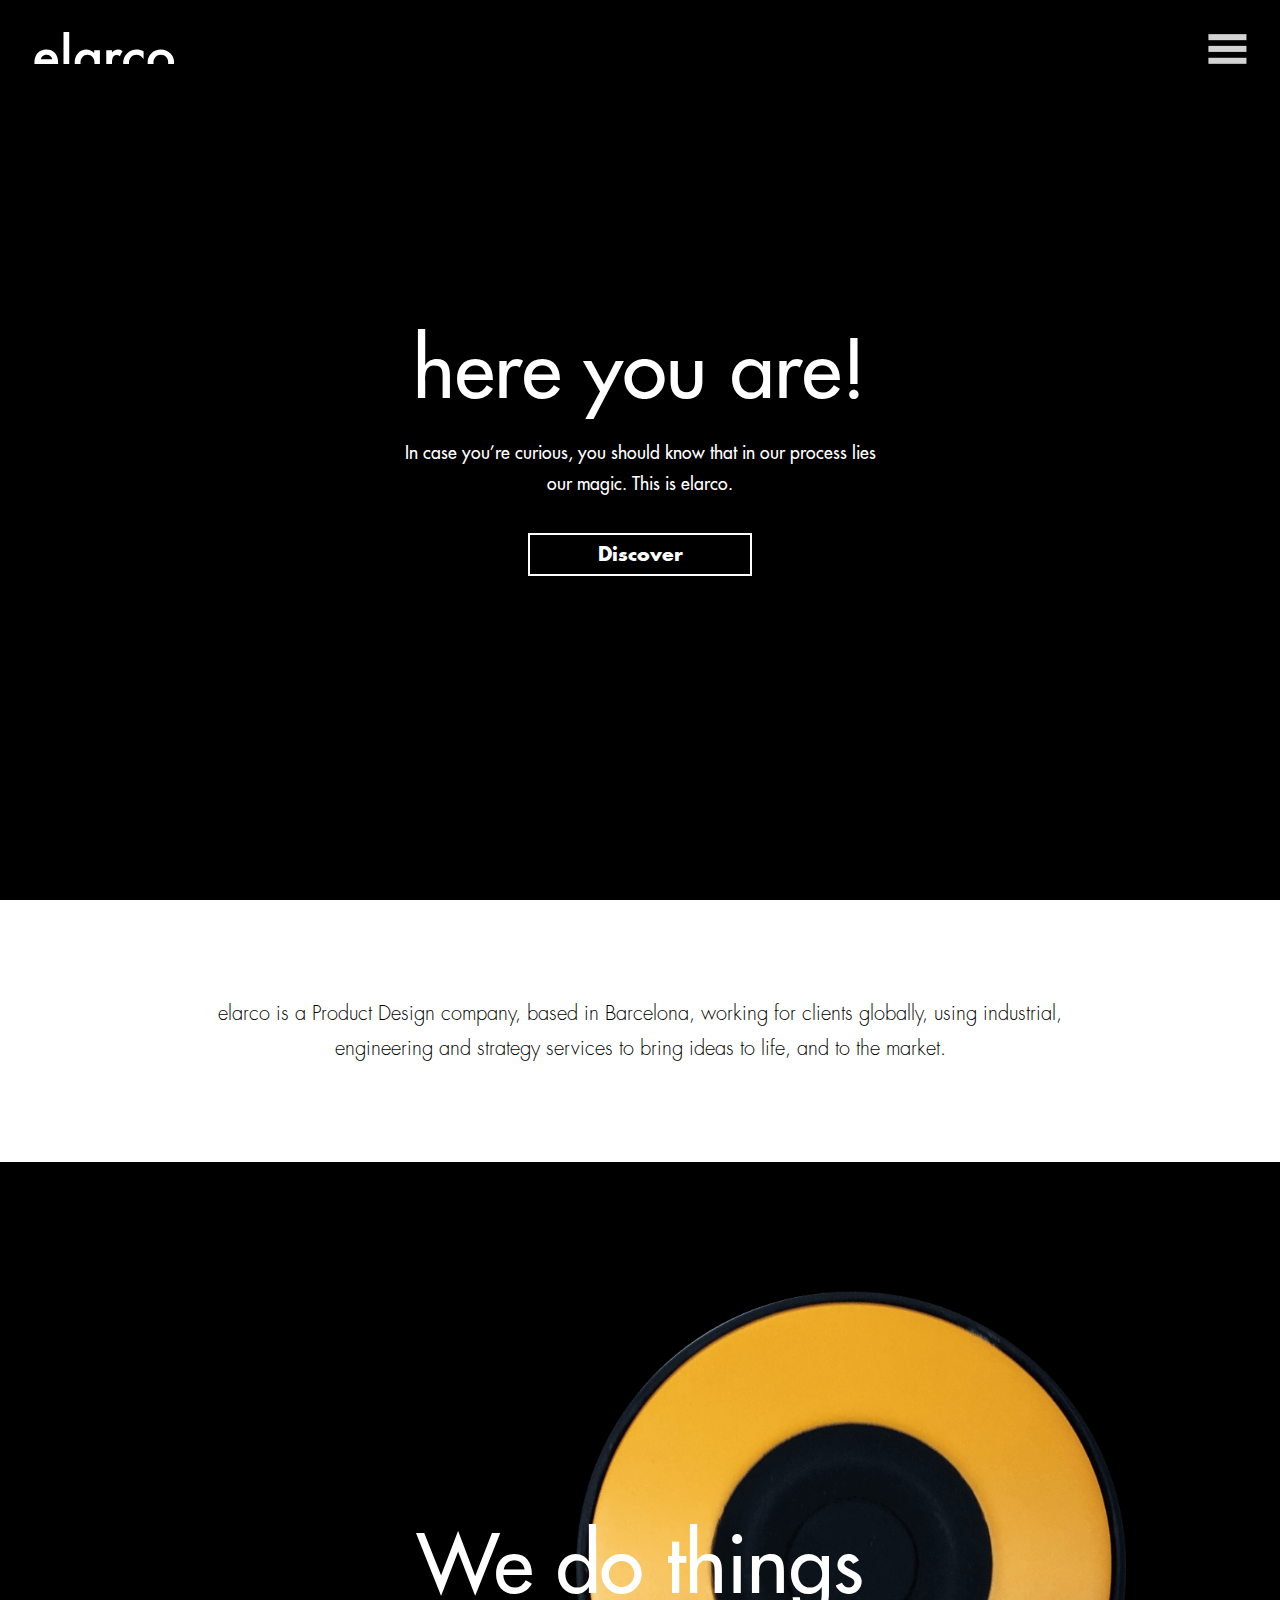
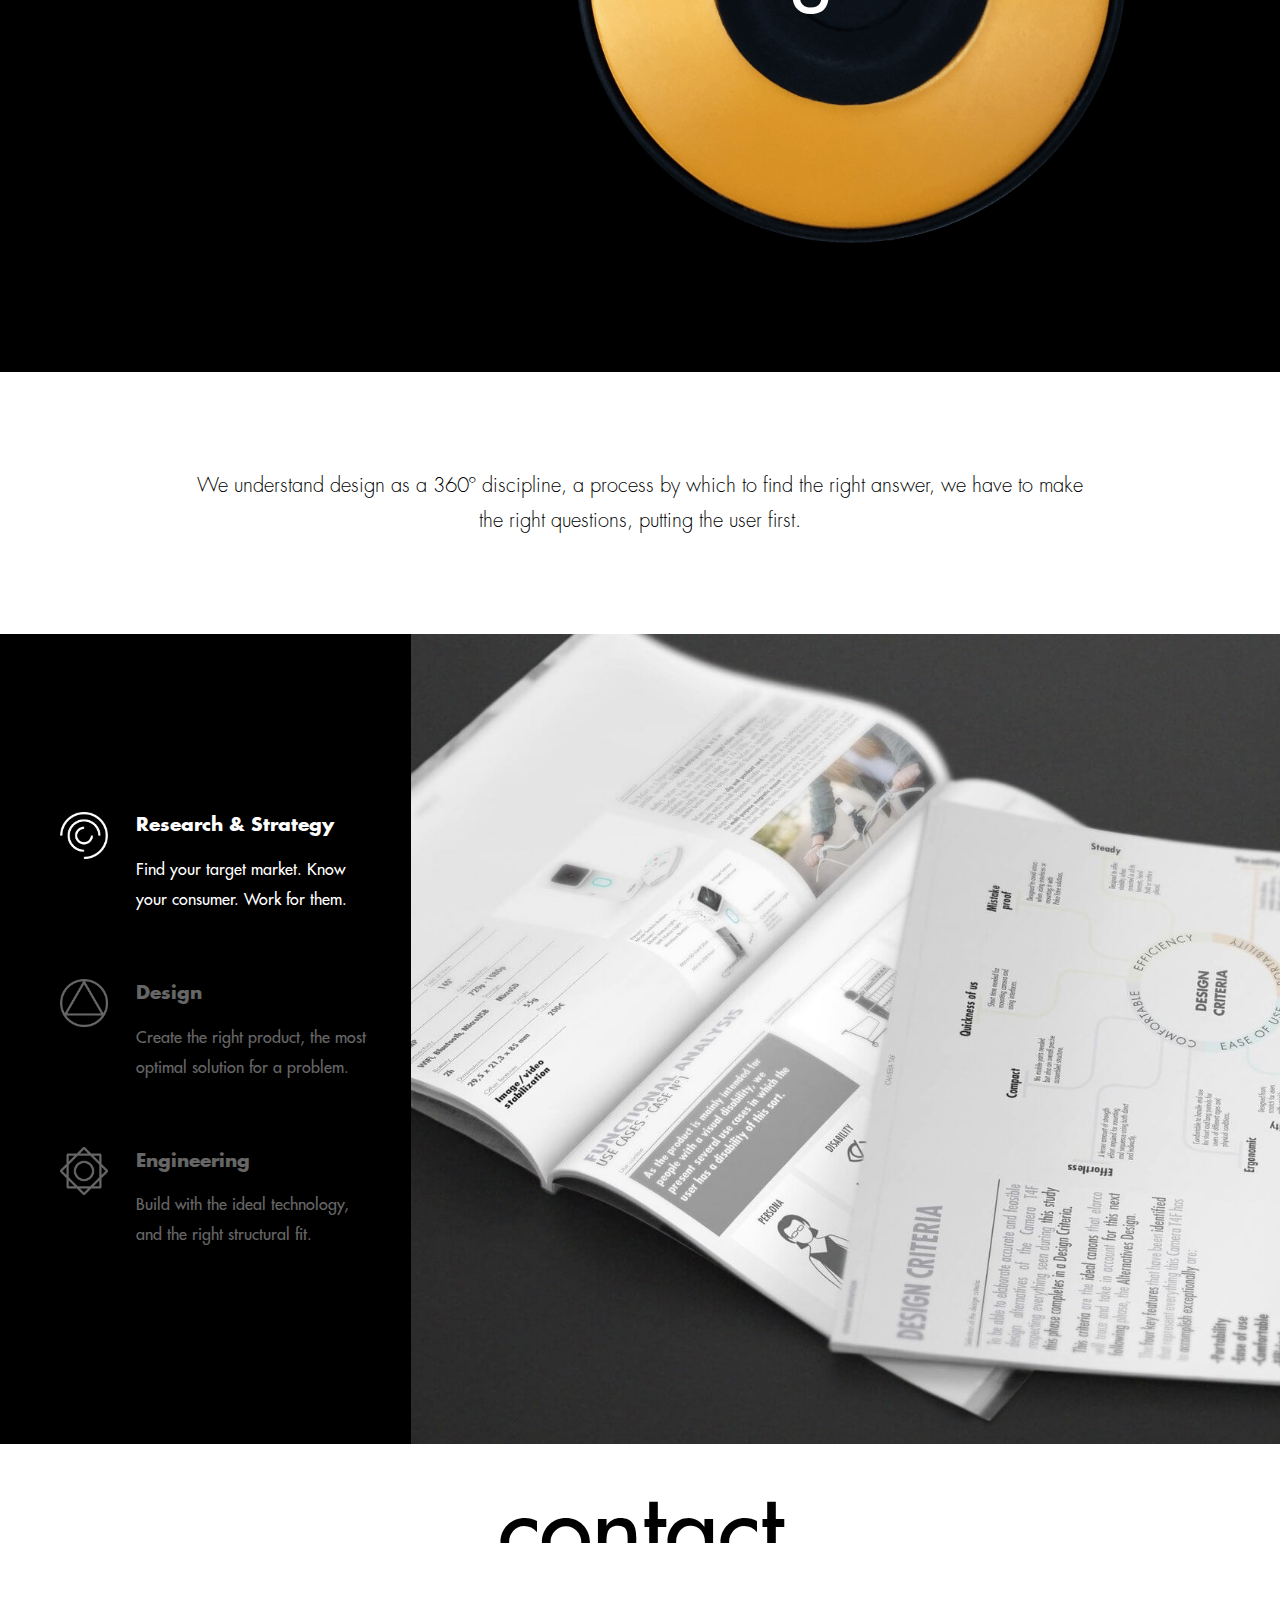
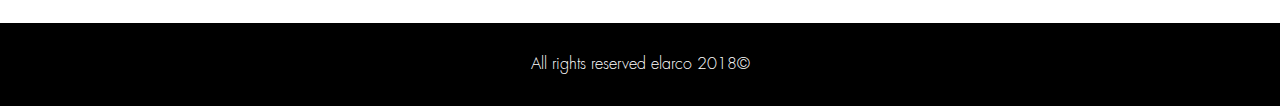
==== commit ab3b09f1: "Changed animation on homepage" ====
--- a/index.html
+++ b/index.html
@@ -251,8 +251,13 @@
             </p>
         </div>
         <section class="section" id="section-work">
+            <div class="section-work__imgs">
+                <img src="img/sectionwork_3_l.png" alt="UFO" class="img_movein img_movein_start img_movein_marginr img_movein_center" />
+                <img src="img/sectionwork_1.png" alt="Trimmer" class="img_movein" />
+                <img src="img/sectionwork_2.png" alt="MK Player" class="img_movein img_movein_marginr" />
+            </div>
             <div class="section__content-wrap section__content-wrap_left">
-                <h3 class="section__title section__work-title section-work-1">We do things</h3>
+                <h3 class="section__title section__work-title section-work-1">We do things <span class="span_display_none">right</span></h3>
                 <h3 class="section__title section__work-title section-work-2">We do them right</h3>
                 <p class="section__par section__work-p section-work-2">
                     We research, test, iterate, prototype, engineer and create the most viable, useful and optimal solution to a problem.
--- a/css/style.css
+++ b/css/style.css
@@ -584,8 +584,9 @@
     position: absolute;
     right: 32px;
     right: 2rem;
-    bottom: 80px;
-    bottom: 5rem;
+    top: 90%;
+    /* bottom: 80px;
+    bottom: 5rem; */
     height: 48px;
     height: 3rem;
     width: 24px;
@@ -720,7 +721,7 @@
     transform-origin: 0 0;
 }
 #section-work {
-    background-image: url('../img/ufo_small.png');
+    background-image: url('../img/sectionwork_3_s.png');
     background-repeat: no-repeat;
     background-position: center 29%;
     background-position: center 29vw;
@@ -728,6 +729,9 @@
     -moz-transition: background-position 1s ease;
     -ms-transition: background-position 1s ease;
     transition: background-position 1s ease;
+}
+.section-work__imgs {
+    display: none;
 }
 .section-work-1 {
     opacity: 1;
@@ -1814,11 +1818,12 @@
     .fs-section__img {
         height: auto;
         width: 120%;
+        top: 50%;
         left: 50%;
-        -webkit-transform: translateX(-50%);
-        -moz-transform: translateX(-50%);
-        -ms-transform: translateX(-50%);
-        transform: translateX(-50%);
+        -webkit-transform: translate(-50%, -50%);
+        -moz-transform: translate(-50%, -50%);
+        -ms-transform: translate(-50%, -50%);
+        transform: translate(-50%, -50%);
     }
     .fs-section__img_right {
         left: 50%;
@@ -2160,14 +2165,10 @@
         font-size: 40px;
         font-size: 2.5rem;
     }
-    .section2 {
-        margin: 0;
-        position: relative;
-        overflow: hidden;
-    }
-    .section2_big {
-        min-height: 640px;
-        min-height: 40rem;
+    .section1__p {
+        width: 640px;
+        width: 40rem;
+        margin: 0 auto;
     }
     .section1__content-wrap {
         position: relative;
@@ -2176,10 +2177,14 @@
         margin-left: auto;
         margin-right: auto;
     }
-    .section1__p {
-        width: 640px;
-        width: 40rem;
-        margin: 0 auto;
+    .section2 {
+        margin: 0;
+        position: relative;
+        overflow: hidden;
+    }
+    .section2_big {
+        min-height: 640px;
+        min-height: 40rem;
     }
     .section2__title {
         width: 640px;
@@ -2208,6 +2213,9 @@
     }
     .section4 {
         padding: 0;
+    }
+    .section4__title {
+        display: none;
     }
     .section4__p {
         position: absolute;
@@ -2355,6 +2363,9 @@
     }
     .section4 {
         padding: 0;
+    }
+    .section4__title {
+        display: none;
     }
     .section4__p {
         position: absolute;
@@ -2481,10 +2492,10 @@
         -moz-display: flex;
         -ms-display: flex;
         display: flex;
-        -webkit-align-items: flex-end;
-        -moz-align-items: flex-end;
-        -ms-align-items: flex-end;
-        align-items: flex-end;
+        -webkit-justify-content: flex-end;
+        -moz-justify-content: flex-end;
+        -ms-justify-content: flex-end;
+        justify-content: flex-end;
         padding: 0;
     }
     .section2_big {
@@ -2950,17 +2961,48 @@
         width: 640px;
         width: 40rem;
     }
+    .span_display_none {
+        display: none;
+    }
     .section-work-2 {
         -webkit-transform: translateY(-50%);
         -moz-transform: translateY(-50%);
         -ms-transform: translateY(-50%);
         transform: translateY(-50%);
     }
+    .section-work__imgs {
+        display: block;
+    }
+    .img_movein {
+        position: absolute;
+        height: 68%;
+        bottom: 0;
+        right: -120%;
+        -webkit-transition: right 1s ease;
+        -moz-transition: right 1s ease;
+        -ms-transition: right 1s ease;
+        transition: right 1s ease;
+    }
+    .img_movein_start {
+        right: 0;
+    }
+    .img_movein_center {
+        top: 50%;
+        bottom: auto;
+        -webkit-transform: translateY(-50%);
+        -moz-transform: translateY(-50%);
+        -ms-transform: translateY(-50%);
+        transform: translateY(-50%);
+    }
+    .img_movein_marginr {
+        margin-right: 12%;
+    }
     #section-work {
+        position: relative;
         height: 600px;
         height: 90vh;
-        background-position: 124% center;
-        background-size: 33%;
+        background-image: none;
+        overflow: hidden;
     }
     /* WORK */
     .project__title {
@@ -2999,8 +3041,7 @@
     .section-work-2.section__par {
         margin-left: 32px;
         margin-left: 2rem;
-        bottom: 15%;
-        bottom: 15vh;
+        top: 69%;
     }
     .section3__img,
     .section3__p,
@@ -3208,6 +3249,15 @@
         margin-left: auto;
         margin-right: auto;
     }
+    .section4__title {
+        position: absolute;
+        display: block;
+        width: 100%;
+        top: 7%;
+    }
+    .section__par_margint {
+        top: 25%;
+    }
 }
 
 @media screen and (orientation: landscape) and (min-width: 72rem){
@@ -3303,8 +3353,16 @@
     .section3__slider-wrap {
         margin-left: auto;
     }
+    .section4__title {
+        position: absolute;
+        display: block;
+        top: 5%;
+    }
     .section4__p {
         margin: 9% 0 0 0;
+    }
+    .section__par_margint {
+        top: 7%;
     }
     .project-quote_1 {
         width: 100%;
@@ -3398,6 +3456,9 @@
     .section-work-2.move-in {
         left: 11%;
         left: 11vw;
+    }
+    .section-work-2.section__par {
+        top: 65%;
     }
     .section__work-button {
         left: 49%;
@@ -3514,6 +3575,13 @@
         width: 944px;
         width: 59rem;
     }
+    .section4__title {
+        left: 0;
+        top: 10%;
+    }
+    .section__par_margint {
+        top: 10%;
+    }
     .project-quote_1 {
         left: 512px;
         left: 32rem;
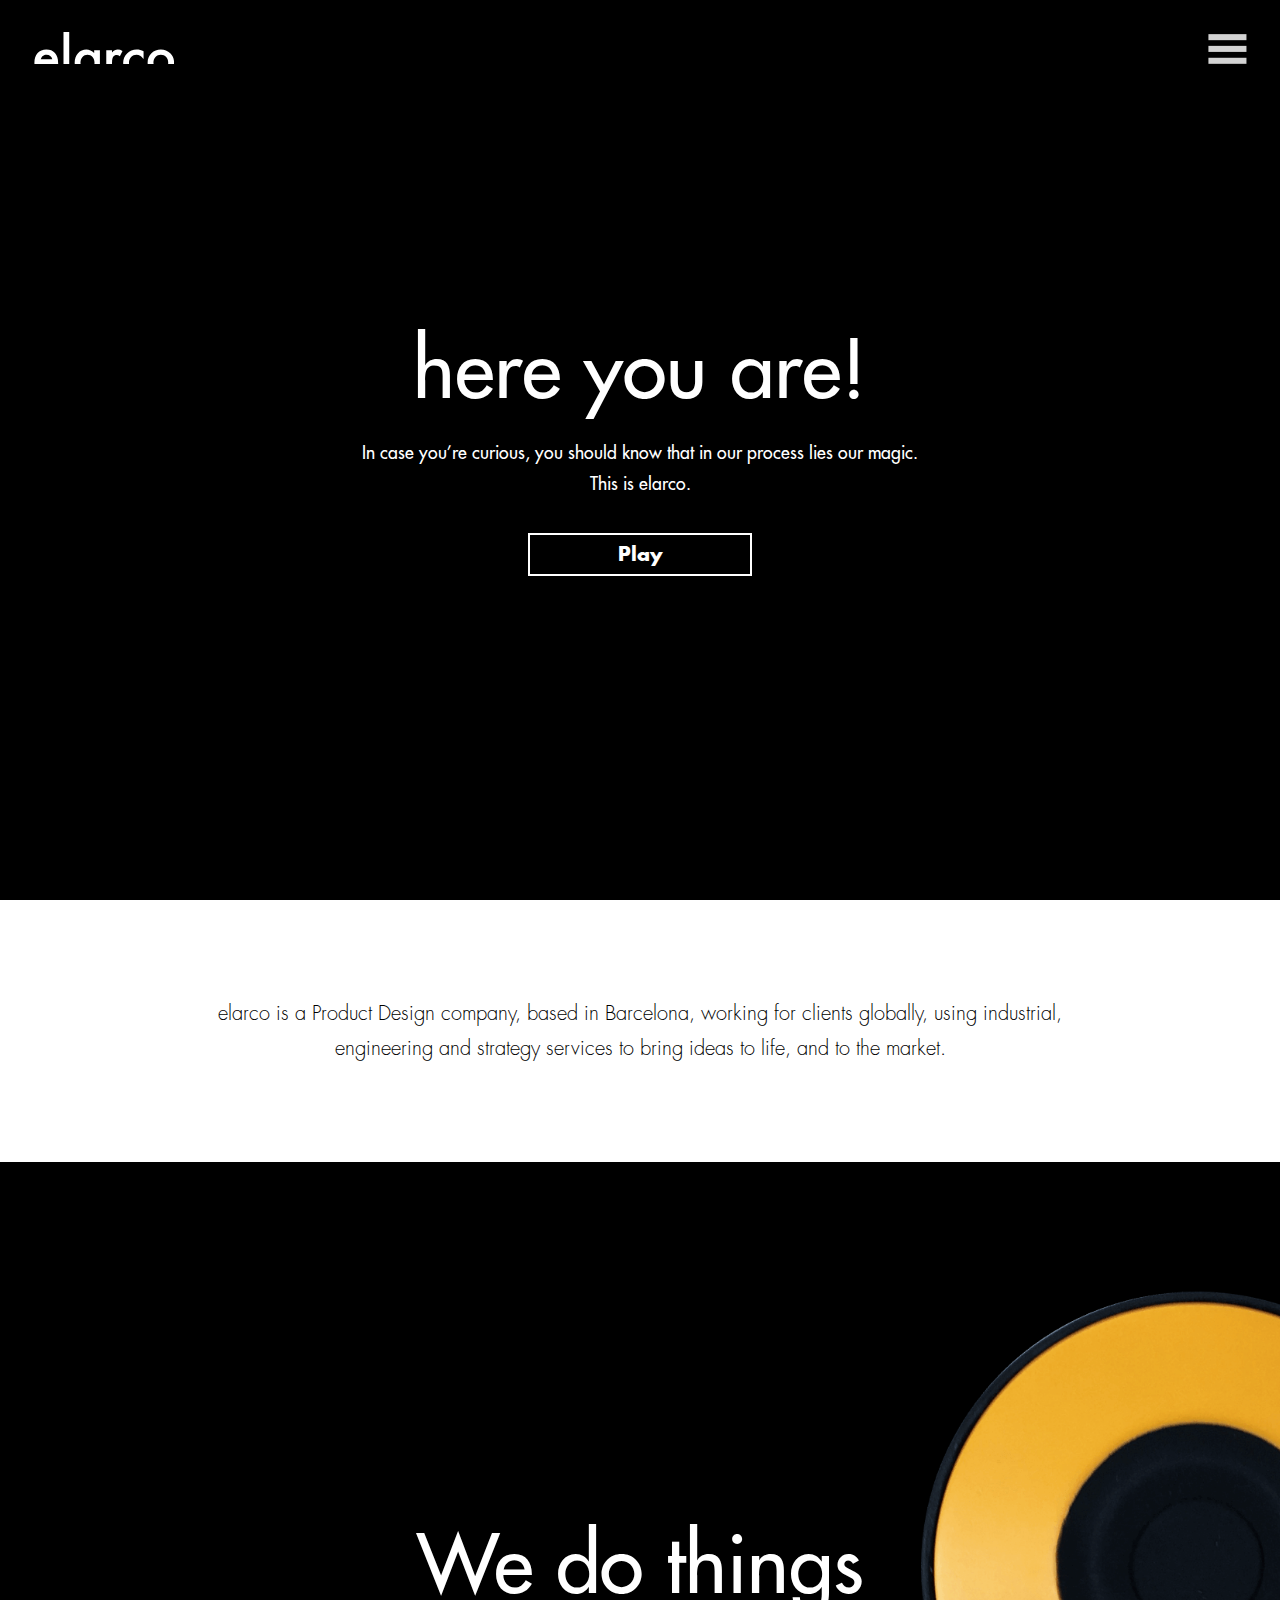
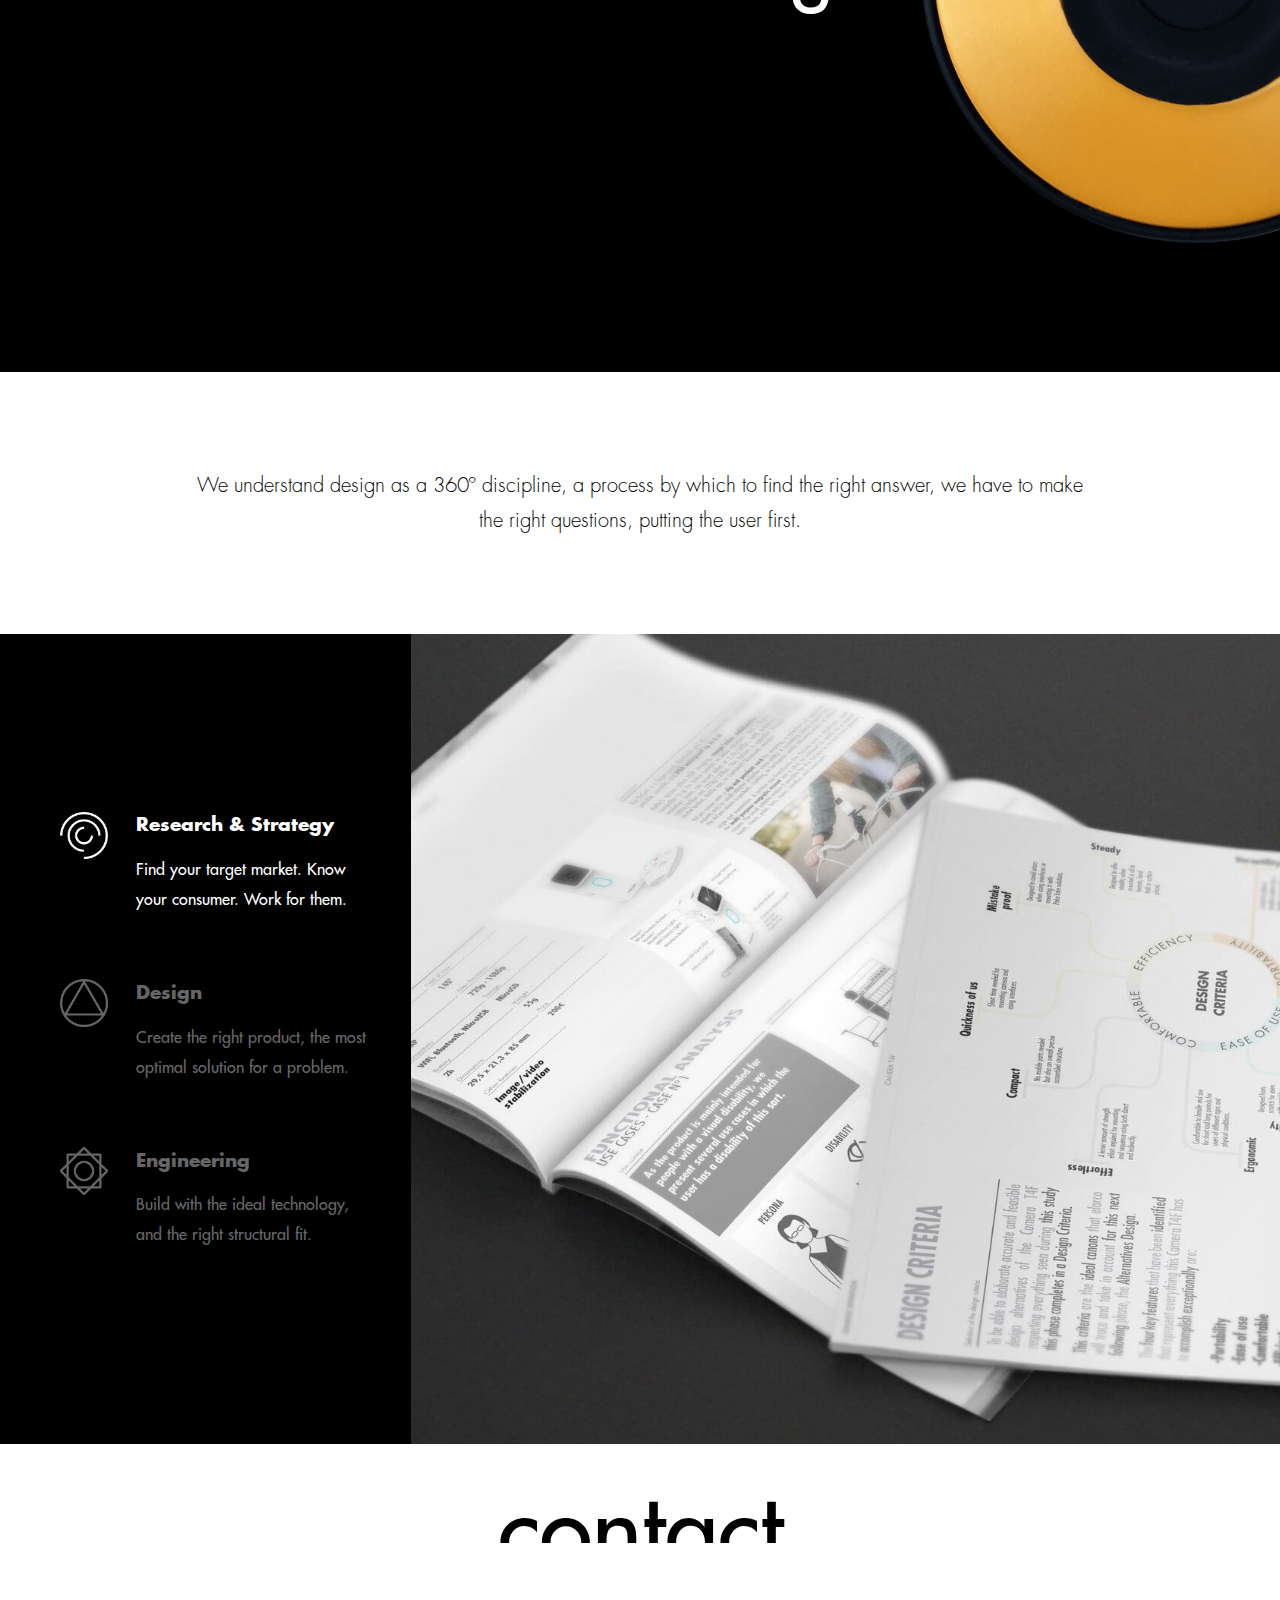
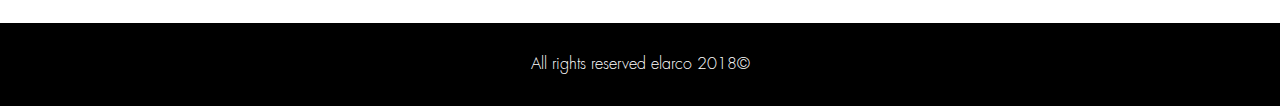
==== commit 52c42a37: "Added blinking button, changed china into shanghai, changed work section home animation" ====
--- a/index.html
+++ b/index.html
@@ -46,7 +46,7 @@
                     <p class="section__par">
                         In case you’re curious, you should know that in our process lies our magic. This is elarco.
                     </p>
-                    <button class="section__button game-start">Discover</button>
+                    <button class="section__button section__button_blink game-start">Play</button>
                 </div>
             </section>
             <section class="section games__game" id="order">
@@ -91,7 +91,7 @@
                         noun ˈôrdər/
                     </p>
                     <p class="section__par">
-                        1. "Our rationale behind every methodology. Everything has an order, and in order we find everything."
+                        "Our rationale behind every methodology. Everything has an order, and in order we find everything."
                     </p>
                     <button class="section__button game-continue">Continue</button>
                 </div>
@@ -202,7 +202,7 @@
                         noun depTH/
                     </p>
                     <p class="section__par">
-                        1. "A drive to go beyond boundaries, to expose in detail every layer of the process. Simple on the eye, complex as a whole."
+                        "A drive to go beyond boundaries, to expose in detail every layer of the process. Simple on the eye, complex as a whole."
                     </p>
                     <button class="section__button game-continue">Continue</button>
                 </div>
@@ -230,7 +230,7 @@
                         noun ˌint(y)o͞oˈiSH(ə)n/
                     </p>
                     <p class="section__par">
-                        1. "Intuition is our compass to forsee, to step forward. An internal insight as a guide."
+                        "Intuition is our compass to forsee, to step forward. An internal insight as a guide."
                     </p>
                 </div>
             </section>
@@ -253,12 +253,13 @@
         <section class="section" id="section-work">
             <div class="section-work__imgs">
                 <img src="img/sectionwork_3_l.png" alt="UFO" class="img_movein img_movein_start img_movein_marginr img_movein_center" />
+                <img src="img/sectionwork_2.png" alt="MK Player" class="img_movein img_movein_marginr" />
                 <img src="img/sectionwork_1.png" alt="Trimmer" class="img_movein" />
                 <img src="img/sectionwork_2.png" alt="MK Player" class="img_movein img_movein_marginr" />
             </div>
             <div class="section__content-wrap section__content-wrap_left">
-                <h3 class="section__title section__work-title section-work-1">We do things <span class="span_display_none">right</span></h3>
-                <h3 class="section__title section__work-title section-work-2">We do them right</h3>
+                <h3 class="section__title section__work-title section-work-1 sentence1">We do things <span class="span_display_none">right</span></h3>
+                <h3 class="section__title section__work-title section-work-2 sentence2">We do them right</h3>
                 <p class="section__par section__work-p section-work-2">
                     We research, test, iterate, prototype, engineer and create the most viable, useful and optimal solution to a problem.
                 </p>
--- a/css/style.css
+++ b/css/style.css
@@ -512,6 +512,10 @@
     padding: 16px;
     padding: 1rem;
     z-index: 1;
+    -webkit-transition: opacity 0.5 ease;
+    -moz-transition: opacity 0.5 ease;
+    -ms-transition: opacity 0.5 ease;
+    transition: opacity 0.5 ease;
 }
 .section__title {
     margin: 0;
@@ -555,6 +559,26 @@
     color: black;
     background-color: white;
 }
+.section__button_blink {
+    -webkit-animation: blinkButton 1.5s infinite alternate;
+    -moz-animation: blinkButton 1.5s infinite alternate;
+    -ms-animation: blinkButton 1.5s infinite alternate;
+    animation: blinkButton 1.5s infinite alternate;
+}
+.section__button_blink:hover {
+    -webkit-animation: none;
+    -moz-animation: none;
+    -ms-animation: none;
+    animation: none;
+}
+@keyframes blinkButton {
+    0% {
+        opacity: 1;
+    }
+    100% {
+        opacity: 0.2;
+    }
+}
 .blur {
     position: absolute;
     opacity: 0.1;
@@ -584,18 +608,15 @@
     position: absolute;
     right: 32px;
     right: 2rem;
-    top: 90%;
-    /* bottom: 80px;
-    bottom: 5rem; */
+    top: 84%;
     height: 48px;
     height: 3rem;
     width: 24px;
     width: 1.5rem;
-    border: 2px solid white;
-    border-radius: 19px;
-    border-radius: 1.2rem;
-    opacity: 0.4;
     z-index: 1;
+}
+.scroll-down_display_none {
+    display: none;
 }
 .scroll-down_centered {
     left: 50%;
@@ -615,18 +636,15 @@
         transform: translate(-50%, -100%);
     }
     100% {
-        -webkit-transform: translate(-50%, 100%);
-        -moz-transform: translate(-50%, 100%);
-        -ms-transform: translate(-50%, 100%);
-        transform: translate(-50%, 100%);
+        -webkit-transform: translate(-50%, 150%);
+        -moz-transform: translate(-50%, 150%);
+        -ms-transform: translate(-50%, 150%);
+        transform: translate(-50%, 150%);
     }
 }
 .scroll-down-rect {
     position: relative;
-    margin-top: 8px;
-    margin-top: 0.5rem;
-    height: 11px;
-    height: 0.7rem;
+    height: 100%;
     width: 27px;
     width: 1.7rem;
     overflow: hidden;
@@ -635,9 +653,8 @@
     position: absolute;
     left: 50%;
     margin-left: -2px;
-    height: 16px;
-    height: 1rem;
-    width: 2px;
+    height: 100%;
+    width: 10px;
     background-color: white;
     content: '';
     -webkit-animation: mouse 1.5s ease infinite;
@@ -743,10 +760,10 @@
 .section__title.section-work-2 {
     display: none;
 }
-.section-work-1.fade-out {
+/* .section-work-1.fade-out {
     opacity: 0;
     top: 0%;
-}
+} */
 .section-work-2.move-in {
     display: block;
     left: 5%;
@@ -1079,9 +1096,11 @@
     width: 100%;
     width: 100vw;
     color: white;
+    background-color: black;
 }
 .project_white {
     color: black;
+    background-color: white;
 }
 .project__title, .project__subject {
     position: absolute;
@@ -1345,7 +1364,6 @@
 .basic-sldr__nav-link-active {
     background-color: #433F40;
 }
-.section1,
 .section2,
 .section3 {
     padding: 32px 0;
@@ -1473,8 +1491,8 @@
     color: black;
 }
 .half-part__title {
-    padding: 40px 16px 32px 16px;
-    padding: 2.5rem 1rem 2rem 1rem;
+    padding: 40px 16px 16px 16px;
+    padding: 2.5rem 1rem 1rem 1rem;
     margin: 0;
     font-weight: 200;
     font-size: 32px;
@@ -1614,7 +1632,7 @@
 .vertical .half-part {
     height: 448px;
     height: 28rem;
-    height: calc(100vh - 7rem);
+    height: calc(90vh - 7rem);
 }
 .vertical .half-part_closed {
     height: 112px;
@@ -1667,7 +1685,11 @@
     .vertical .half-part {
         height: 480px;
         height: 30rem;
-        height: calc(100vh - 7rem);
+        height: calc(90vh - 7rem);
+    }
+    .vertical .half-part_closed {
+        height: 112px;
+        height: 7rem;
     }
 }
 
@@ -1801,6 +1823,10 @@
         margin: 48px 0;
         margin: 3rem 0;
     }
+    .basic__p {
+        font-size: 10px;
+        font-size: 0.8rem;
+    }
     .project-content {
         width: 400px;
         width: 25rem;
@@ -1815,7 +1841,8 @@
         margin-top: 32px;
         margin-top: 2rem;
     }
-    .fs-section__img {
+    .fs-section__img,
+    .fs-section__img_right {
         height: auto;
         width: 120%;
         top: 50%;
@@ -1825,14 +1852,6 @@
         -ms-transform: translate(-50%, -50%);
         transform: translate(-50%, -50%);
     }
-    .fs-section__img_right {
-        left: 50%;
-        right: auto;
-        -webkit-transform: translate(-50%);
-        -moz-transform: translate(-50%);
-        -ms-transform: translate(-50%);
-        transform: translate(-50%);
-    }
     .fs-section__title {
         font-size: 48px;
         font-size: 3rem;
@@ -1960,7 +1979,7 @@
     .vertical .half-part {
         height: 544px;
         height: 34rem;
-        height: calc(100vh - 7rem);
+        height: calc(90vh - 7rem);
     }
 }
 
@@ -2040,15 +2059,15 @@
     .vertical .half-part {
         height: 736px;
         height: 46rem;
-        height: calc(100vh - 7rem);
+        height: calc(90vh - 7rem);
     }
 }
 
 @media screen and (orientation: landscape) and (min-width: 40rem){
     /* HOME */
     .section__content-wrap-medium {
-        width: 496px;
-        width: 31rem;
+        width: 576px;
+        width: 36rem;
     }
     /* PROJECT DETAIL */
     .basic-sldr-wrap,
@@ -2241,21 +2260,26 @@
     }
     .half-part__img {
         height: auto;
-        top: 50%;
+        bottom: 0;
+        top: auto;
         left: 50%;
-        -webkit-transform: translate(-50%, -50%);
-        -moz-transform: translate(-50%, -50%);
-        -ms-transform: translate(-50%, -50%);
-        transform: translate(-50%, -50%);
+        -webkit-transform: translateX(-50%);
+        -moz-transform: translateX(-50%);
+        -ms-transform: translateX(-50%);
+        transform: translateX(-50%);
     }
     .vertical .half-part {
         height: 832px;
         height: 52rem;
-        height: calc(100vh - 7rem);
+        height: calc(90vh - 7rem);
     }
 }
 
 @media screen and (orientation: landscape) and (min-width: 47rem){
+    .basic__p {
+        font-size: 20px;
+        font-size: 1.25rem;
+    }
     /* HOME */
     .service-sldr__section {
         max-width: 208px;
@@ -2950,7 +2974,7 @@
     }
     .section_fit {
         height: 850px;
-        height: fit-content;
+        height: 90vh;
     }
     .service-sldr__circle {
         display: block;
@@ -2964,7 +2988,13 @@
     .span_display_none {
         display: none;
     }
+    .section-work-1 {
+        width: auto;
+        text-align: left;
+    }
     .section-work-2 {
+        display: block;
+        left: -120%;
         -webkit-transform: translateY(-50%);
         -moz-transform: translateY(-50%);
         -ms-transform: translateY(-50%);
@@ -2973,11 +3003,22 @@
     .section-work__imgs {
         display: block;
     }
+    .section__title.section-work-2 {
+        display: block;
+    }
+    .section__work-button {
+        display: block;
+        -webkit-transition: opacity 1s ease 3s, background-color 1s ease, color 1s ease;
+        -moz-transition: opacity 1s ease 3s, background-color 1s ease, color 1s ease;
+        -ms-transition: opacity 1s ease 3s, background-color 1s ease, color 1s ease;
+        transition: opacity 1s ease 3s, background-color 1s ease, color 1s ease;
+        opacity: 0;
+    }
     .img_movein {
         position: absolute;
         height: 68%;
         bottom: 0;
-        right: -120%;
+        right: -100%;
         -webkit-transition: right 1s ease;
         -moz-transition: right 1s ease;
         -ms-transition: right 1s ease;
@@ -2985,6 +3026,9 @@
     }
     .img_movein_start {
         right: 0;
+    }
+    .img_movein_marginr {
+        margin-right: -15%;
     }
     .img_movein_center {
         top: 50%;
@@ -2994,8 +3038,128 @@
         -ms-transform: translateY(-50%);
         transform: translateY(-50%);
     }
-    .img_movein_marginr {
+    .animate .section-work-1 {
+        -webkit-transition: all 1s ease;
+        -moz-transition: all 1s ease;
+        -ms-transition: all 1s ease;
+        transition: all 1s ease;
+        opacity: 0;
+        top: -3rem;
+        text-align: left;
+    }
+    .animate .section-work-2 {
+        -webkit-transition: left 0.8s ease 1s;
+        -moz-transition: left 0.8s ease 1s;
+        -ms-transition: left 0.8s ease 1s;
+        transition: left 0.8s ease 1s;
+        left: 64px;
+        left: 4rem;
+    }
+    .animate .sentence1,
+    .animate .sentence2 {
+        -webkit-animation: textMoveInOut 8s infinite;
+        -moz-animation: textMoveInOut 8s infinite;
+        -ms-animation: textMoveInOut 8s infinite;
+        animation: textMoveInOut 8s infinite;
+    }
+    .animate .sentence1 {
+        -webkit-animation-delay: 5s;
+        -moz-animation-delay: 5s;
+        -ms-animation-delay: 5s;
+        animation-delay: 5s;
+    }
+    .animate .sentence2 {
+        -webkit-animation-delay: 1s;
+        -moz-animation-delay: 1s;
+        -ms-animation-delay: 1s;
+        animation-delay: 1s;
+    }
+    .animate .section__work-button {
+        opacity: 1;
+    }
+    .animate .img_movein_marginr {
         margin-right: 12%;
+    }
+    .animate .img_movein {
+        -webkit-animation: moveInOut 16s infinite;
+        -moz-animation: moveInOut 16s infinite;
+        -ms-animation: moveInOut 16s infinite;
+        animation: moveInOut 16s infinite;
+    }
+    .animate .img_movein:nth-of-type(1) {
+        -webkit-transition: all 2s ease;
+        -moz-transition: all 2s ease;
+        -ms-transition: all 2s ease;
+        transition: all 2s ease;
+        right: -100%;
+        -webkit-animation-delay: 13s;
+        -moz-animation-delay: 13s;
+        -ms-animation-delay: 13s;
+        animation-delay: 13s;
+    }
+    .animate .img_movein:nth-of-type(2) {
+        -webkit-animation-delay: 1s;
+        -moz-animation-delay: 1s;
+        -ms-animation-delay: 1s;
+        animation-delay: 1s;
+    }
+    .animate .img_movein:nth-of-type(3) {
+        -webkit-animation-delay: 5s;
+        -moz-animation-delay: 5s;
+        -ms-animation-delay: 5s;
+        animation-delay: 5s;
+    }
+    .animate .img_movein:nth-of-type(4) {
+        -webkit-animation-delay: 9s;
+        -moz-animation-delay: 9s;
+        -ms-animation-delay: 9s;
+        animation-delay: 9s;
+    }
+    @keyframes moveInOut {
+        0% {
+            right: -100%;
+        }
+        5% {
+            right: 0;
+        }
+        20% {
+            right: 0;
+        }
+        25% {
+            right: -100%;
+        }
+        100% {
+            right: -100%;
+        }
+    }
+    @keyframes textMoveInOut {
+        0% {
+            left: -100%;
+            top: 46%;
+            opacity: 1;
+            -webkit-transform: translateY(-50%);
+            -moz-transform: translateY(-50%);
+            -ms-transform: translateY(-50%);
+            transform: translateY(-50%);
+        }
+        10% {
+            left: 4rem;
+        }
+        40% {
+            left: 4rem;
+        }
+        50% {
+            left: -100%;
+        }
+        100% {
+            left: -100%;
+            top: 46%;
+            opacity: 1;
+            -webkit-transform: translateY(-50%);
+            -moz-transform: translateY(-50%);
+            -ms-transform: translateY(-50%);
+            transform: translateY(-50%);
+        }
     }
     #section-work {
         position: relative;
@@ -3453,15 +3617,18 @@
 }
 @media screen and (orientation: landscape) and (min-width: 84rem){
     /* HOME */
+    .section__work-title {
+        top: 46%;
+    }
     .section-work-2.move-in {
         left: 11%;
         left: 11vw;
     }
     .section-work-2.section__par {
-        top: 65%;
+        top: 62%;
     }
     .section__work-button {
-        left: 49%;
+        left: 57%;
         bottom: 224px;
         bottom: 14rem;
     }
@@ -3671,6 +3838,9 @@
         width: 752px;
         width: 47rem;
     }
+    .section-work-1 {
+        width: auto;
+    }
     .service-sldr__nav {
         margin: 32px;
         margin: 2rem;
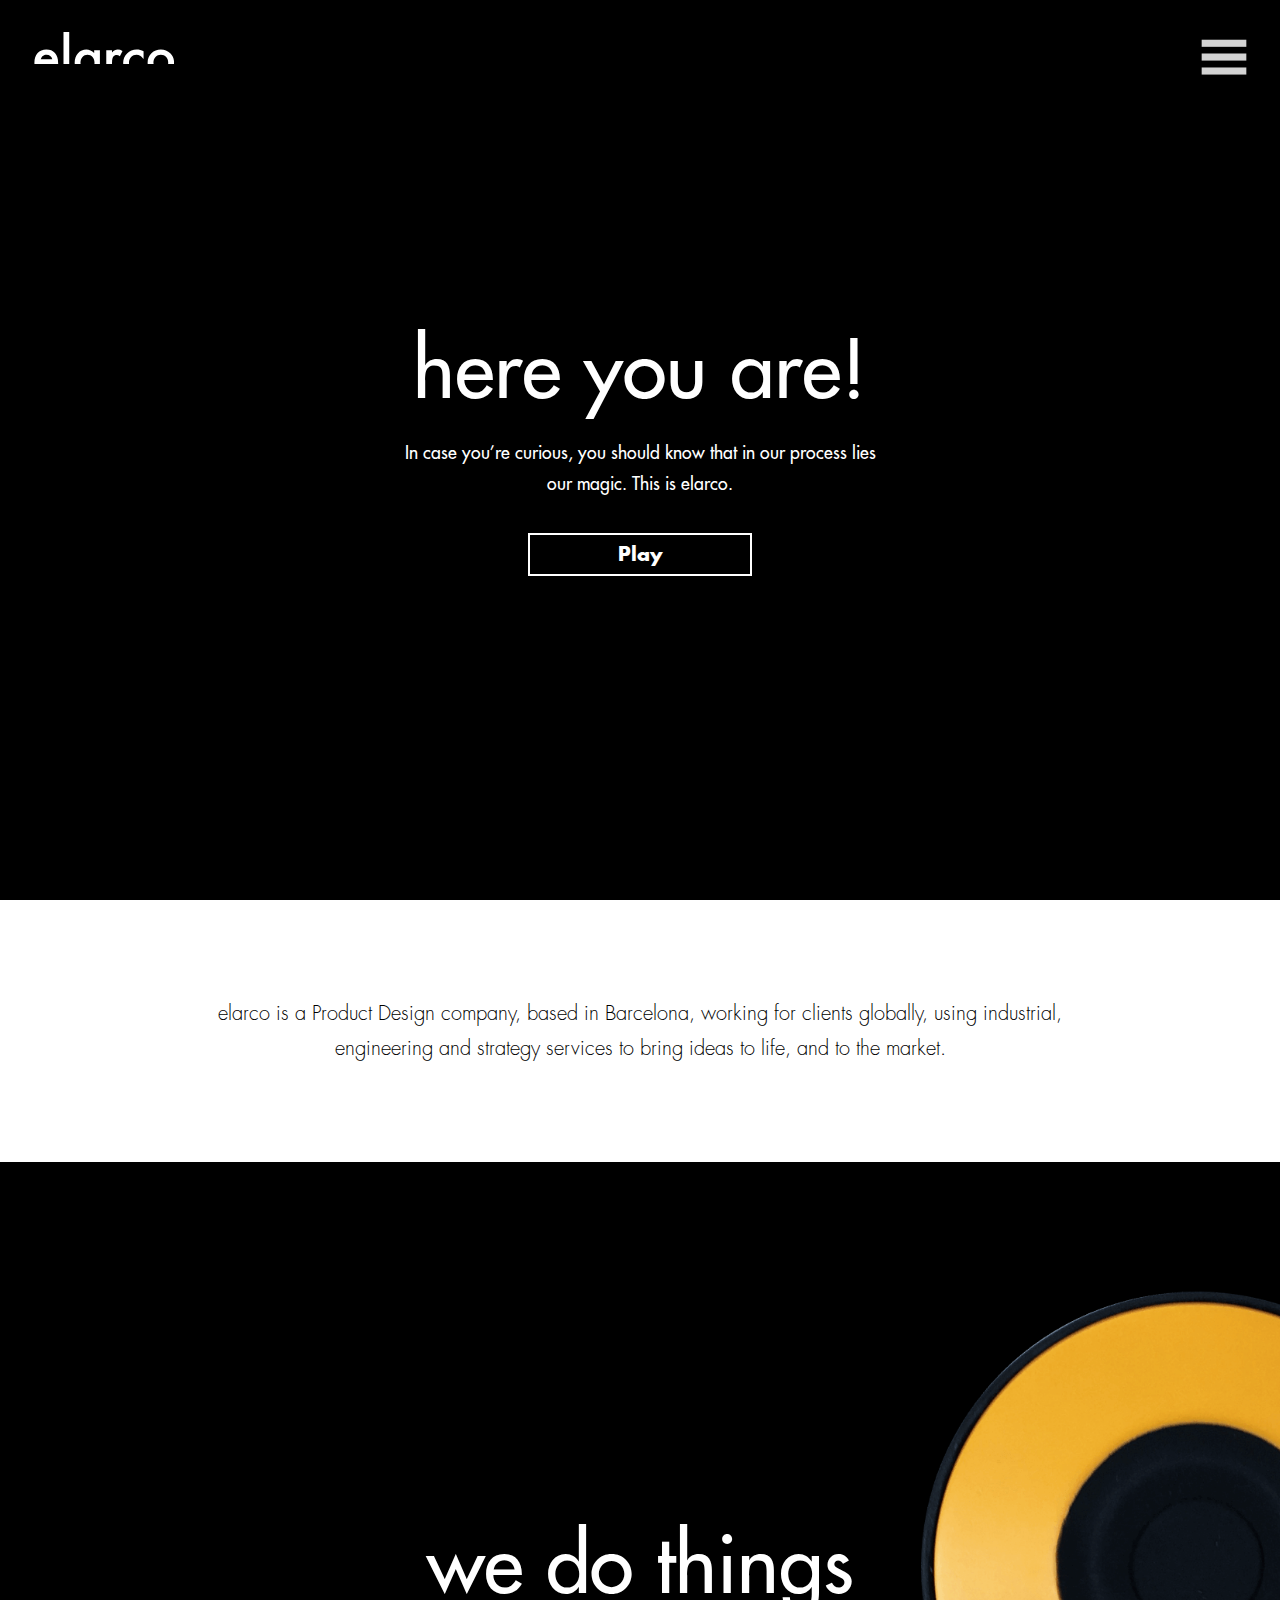
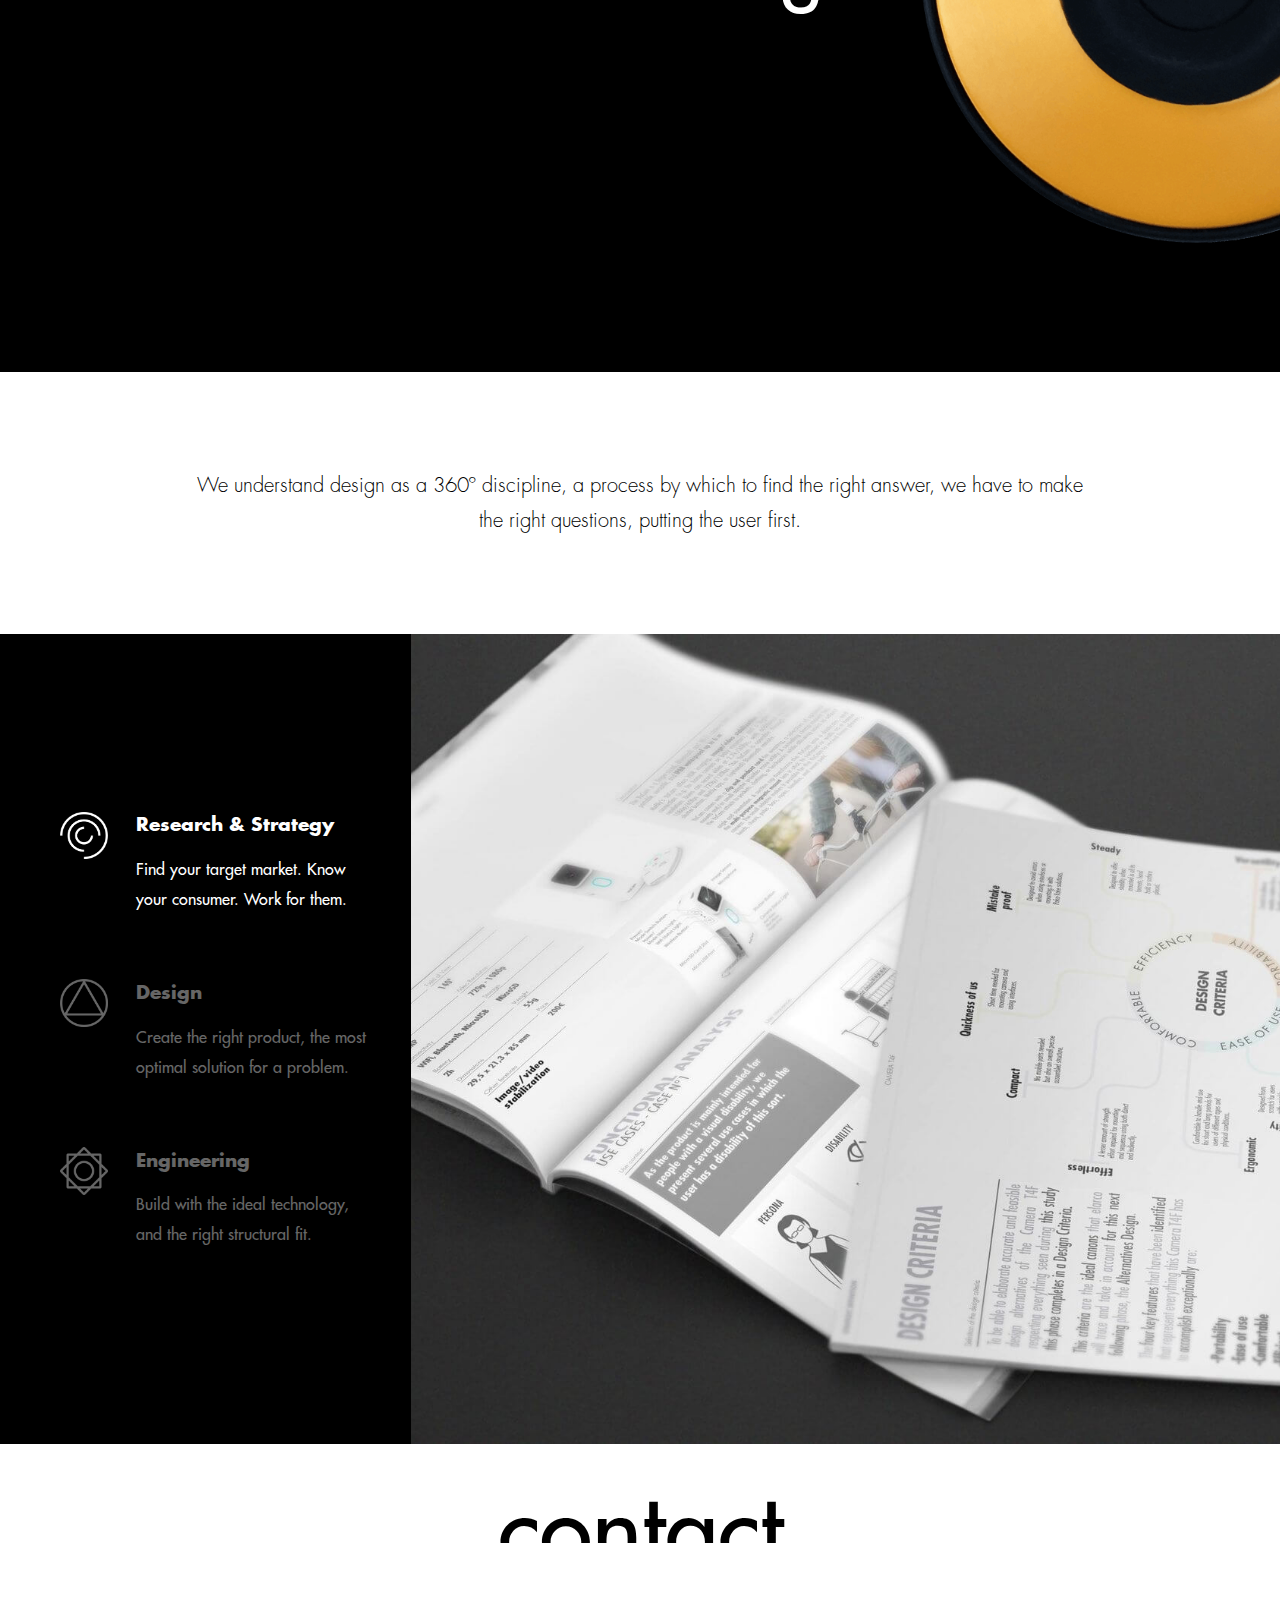
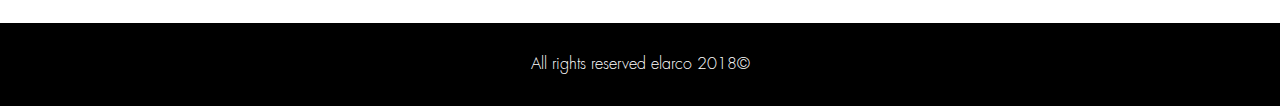
==== commit 40add755: "Changed line to remove weird icon" ====
--- a/index.html
+++ b/index.html
@@ -255,13 +255,13 @@
                 <img src="img/sectionwork_3_l.png" alt="UFO" class="img_movein img_movein_start img_movein_marginr img_movein_center" />
                 <img src="img/sectionwork_2.png" alt="MK Player" class="img_movein img_movein_marginr" />
                 <img src="img/sectionwork_1.png" alt="Trimmer" class="img_movein" />
-                <img src="img/sectionwork_2.png" alt="MK Player" class="img_movein img_movein_marginr" />
+                <img src="img/sectionwork_4.png" alt="MK Player" class="img_movein img_full" />
             </div>
             <div class="section__content-wrap section__content-wrap_left">
                 <h3 class="section__title section__work-title section-work-1 sentence1">We do things <span class="span_display_none">right</span></h3>
                 <h3 class="section__title section__work-title section-work-2 sentence2">We do them right</h3>
                 <p class="section__par section__work-p section-work-2">
-                    We research, test, iterate, prototype, engineer and create the most viable, useful and optimal solution to a problem.
+                    We research, test, iterate, prototype, engineer and create the most viable, useful and optimal solution to a problem.
                 </p>
                 <a href="content/work.html" class="section__button section__button-nomargin nav__link section__work-button">See our work</a>
             </div>
--- a/css/style.css
+++ b/css/style.css
@@ -234,8 +234,10 @@
     position: fixed;
     right: 32px;
     right: 2rem;
-    height: 32px;
-    height: 2rem;
+    height: 48px;
+    height: 3rem;
+    width: 48px;
+    width: 3rem;
     cursor: pointer;
     z-index: 3;
 }
@@ -307,10 +309,10 @@
     transition: transform 0.5s ease;
 }
 .top-nav__menu-icon_close rect:nth-of-type(1){
-    -webkit-transform: translateX(3px) rotate(41deg);
-    -moz-transform: translateX(3px) rotate(41deg);
-    -ms-transform: translateX(3px) rotate(41deg);
-    transform: translateX(3px) rotate(41deg);
+    -webkit-transform: translateX(3px) rotate(45deg);
+    -moz-transform: translateX(3px) rotate(45deg);
+    -ms-transform: translateX(3px) rotate(45deg);
+    transform: translateX(3px) rotate(45deg);
     -webkit-transition: transform 0.5s ease 0.4s;
     -moz-transition: transform 0.5s ease 0.4s;
     -ms-transition: transform 0.5s ease 0.4s;
@@ -327,9 +329,9 @@
     transition: transform 0.5s ease;
 }
 .top-nav__menu-icon_close rect:nth-of-type(3){
-    -webkit-transform: rotate(-41deg) translate(-10px, -2px);
-    -moz-transform: rotate(-41deg) translate(-10px, -2px);
-    -ms-transform: rotate(-41deg) translate(-10px, -2px);
+    -webkit-transform: rotate(-45deg) translate(-10px, -2px);
+    -moz-transform: rotate(-45deg) translate(-10px, -2px);
+    -ms-transform: rotate(-45deg) translate(-10px, -2px);
     transform: rotate(-41deg) translate(-10px, -2px);
     -webkit-transition: transform 0.5s ease 0.4s;
     -moz-transition: transform 0.5s ease 0.4s;
@@ -531,6 +533,9 @@
     font-size: 1.1rem;
     line-height: 1.8;
 }
+.section__work-title {
+    text-transform: lowercase;
+}
 .section__button {
     display: block;
     appearance: none;
@@ -611,8 +616,7 @@
     top: 84%;
     height: 48px;
     height: 3rem;
-    width: 24px;
-    width: 1.5rem;
+    width: 8px;
     z-index: 1;
 }
 .scroll-down_display_none {
@@ -645,8 +649,6 @@
 .scroll-down-rect {
     position: relative;
     height: 100%;
-    width: 27px;
-    width: 1.7rem;
     overflow: hidden;
 }
 .scroll-down-rect::after {
@@ -655,7 +657,7 @@
     margin-left: -2px;
     height: 100%;
     width: 10px;
-    background-color: white;
+    background-color: lightgrey;
     content: '';
     -webkit-animation: mouse 1.5s ease infinite;
     -moz-animation: mouse 1.5s ease infinite;
@@ -988,6 +990,18 @@
     -moz-transition: fill 0.5s ease;
     -ms-transition: fill 0.5s ease;
     transition: fill 0.5s ease;
+}
+.arch-intuition.arch-intuition_finished {
+    position: absolute;
+    left: 50%;
+    -webkit-filter: blur(0px) !important;
+    -moz-filter: blur(0px) !important;
+    -ms-filter: blur(0px) !important;
+    filter: blur(0px) !important;
+    -webkit-transform: scale(1) translateX(-50%) !important;
+    -moz-transform: scale(1) translateX(-50%) !important;
+    -ms-transform: scale(1) translateX(-50%) !important;
+    transform: scale(1) translateX(-50%) !important;
 }
 .circle {
     position: absolute;
@@ -1468,8 +1482,8 @@
 .split-wrap {
     position: relative;
     overflow: hidden;
-    width: 100%;
-    width: 100vw;
+    /* width: 100%;
+    width: 100vw; */
 }
 .half-part {
     -webkit-box-sizing: border-box;
@@ -2066,8 +2080,8 @@
 @media screen and (orientation: landscape) and (min-width: 40rem){
     /* HOME */
     .section__content-wrap-medium {
-        width: 576px;
-        width: 36rem;
+        width: 480px;
+        width: 30rem;
     }
     /* PROJECT DETAIL */
     .basic-sldr-wrap,
@@ -2785,6 +2799,8 @@
         -moz-align-items: center;
         -ms-align-items: center;
         align-items: center;
+        width: calc(50vw + 20rem);
+        width: fit-content;
     }
     .horizontal .half-part_white .half-part__text {
         order: 2;
@@ -2801,12 +2817,12 @@
         margin-left: -80vw;
     }
     .horizontal .half-part__text {
-        width: 40%;
-        width: 40vw;
+        width: 320px;
+        width: 20rem;
     }
     .horizontal .split-wrap__wrap {
-        width: 180%;
-        width: 180vw;
+        width: calc(100vw + 40rem);
+        width: fit-content;
     }
 }
 
@@ -2982,8 +2998,12 @@
         margin-top: 1rem;
     }
     .section__work-title {
-        width: 640px;
-        width: 40rem;
+        width: auto;
+    }
+    .section__work-p {
+        width: 400px;
+        width: 25rem;
+        margin: 0;
     }
     .span_display_none {
         display: none;
@@ -3008,11 +3028,23 @@
     }
     .section__work-button {
         display: block;
+        left: 96px;
+        left: 6rem;
+        top: 50%;
+        bottom: auto;
         -webkit-transition: opacity 1s ease 3s, background-color 1s ease, color 1s ease;
         -moz-transition: opacity 1s ease 3s, background-color 1s ease, color 1s ease;
         -ms-transition: opacity 1s ease 3s, background-color 1s ease, color 1s ease;
         transition: opacity 1s ease 3s, background-color 1s ease, color 1s ease;
         opacity: 0;
+        -webkit-transform: translateY(128px);
+        -moz-transform: translateY(128px);
+        -ms-transform: translateY(128px);
+        transform: translateY(128px);
+        -webkit-transform: translateY(8rem);
+        -moz-transform: translateY(8rem);
+        -ms-transform: translateY(8rem);
+        transform: translateY(8rem);
     }
     .img_movein {
         position: absolute;
@@ -3024,6 +3056,9 @@
         -ms-transition: right 1s ease;
         transition: right 1s ease;
     }
+    .img_full {
+        height: 100%;
+    }
     .img_movein_start {
         right: 0;
     }
@@ -3052,8 +3087,8 @@
         -moz-transition: left 0.8s ease 1s;
         -ms-transition: left 0.8s ease 1s;
         transition: left 0.8s ease 1s;
-        left: 64px;
-        left: 4rem;
+        left: 96px;
+        left: 6rem;
     }
     .animate .sentence1,
     .animate .sentence2 {
@@ -3137,16 +3172,18 @@
             left: -100%;
             top: 46%;
             opacity: 1;
-            -webkit-transform: translateY(-50%);
-            -moz-transform: translateY(-50%);
-            -ms-transform: translateY(-50%);
-            transform: translateY(-50%);
+            -webkit-transform: translateY(-100%);
+            -moz-transform: translateY(-100%);
+            -ms-transform: translateY(-100%);
+            transform: translateY(-100%);
         }
         10% {
-            left: 4rem;
+            left: 96px;
+            left: 6rem;
         }
         40% {
-            left: 4rem;
+            left: 96px;
+            left: 6rem;
         }
         50% {
             left: -100%;
@@ -3155,10 +3192,10 @@
             left: -100%;
             top: 46%;
             opacity: 1;
-            -webkit-transform: translateY(-50%);
-            -moz-transform: translateY(-50%);
-            -ms-transform: translateY(-50%);
-            transform: translateY(-50%);
+            -webkit-transform: translateY(-100%);
+            -moz-transform: translateY(-100%);
+            -ms-transform: translateY(-100%);
+            transform: translateY(-100%);
         }
     }
     #section-work {
@@ -3203,9 +3240,11 @@
         top: 53%;
     }
     .section-work-2.section__par {
-        margin-left: 32px;
-        margin-left: 2rem;
-        top: 69%;
+        top: 50%;
+        -webkit-transform: none;
+        -moz-transform: none;
+        -ms-transform: none;
+        transform: none;
     }
     .section3__img,
     .section3__p,
@@ -3227,27 +3266,17 @@
     .horizontal .half-part {
         height: 100%;
         height: 100vh;
-        width: 80%;
-        width: 80vw;
-    }
-    .horizontal .half-part__text {
-        width: 30%;
-        width: 30vw;
     }
     .horizontal #spain {
-        margin-left: -18.7%;
-        margin-left: -30vw;
+        margin-left: -320px;
+        margin-left: -20rem;
     }
     .horizontal #spain.margin-open-barcelona {
         margin-left: 0;
     }
     .horizontal #spain.margin-open-china {
-        margin-left: -37.4%;
-        margin-left: -60vw;
-    }
-    .horizontal .split-wrap__wrap {
-        width: 160%;
-        width: 160vw;
+        margin-left: -640px;
+        margin-left: -40rem;
     }
 }
 
@@ -3442,6 +3471,9 @@
         font-size: 96px;
         font-size: 6rem;
     }
+    .section__work-button {
+        top: 47%;
+    }
     /* WORK */
     .project__title {
         font-size: 51px;
@@ -3457,6 +3489,10 @@
     .project__subject {
         padding: 48px 0 0 48px;
         padding: 3rem 0 0 3rem;
+    }
+    .section__work-p {
+        width: 480px;
+        width: 30rem;
     }
     /* PROJECT DETAIL */
     .basic-sldr-wrap {
@@ -3585,8 +3621,7 @@
         margin: 50% 0 0 0;
     }
     .section-work-2.section__par {
-        margin: 32px;
-        margin: 2rem;
+        top: 45%;
     }
     .service-sldr {
         -webkit-flex: 3;
@@ -3625,12 +3660,11 @@
         left: 11vw;
     }
     .section-work-2.section__par {
-        top: 62%;
+        top: 50%;
+        margin: 0;
     }
     .section__work-button {
-        left: 57%;
-        bottom: 224px;
-        bottom: 14rem;
+        top: 50%;
     }
     .section__par {
         bottom: 12%;
@@ -3657,6 +3691,30 @@
     .title-wrap__img {
         width: 848px;
         width: 53rem;
+    }
+    /* CONTACT */
+    .horizontal .half-part {
+        width: calc(50vw + 30rem);
+        width: fit-content;
+    }
+    .horizontal .split-wrap__wrap {
+        width: calc(100vw + 60rem);
+        width: fit-content;
+    }
+    .horizontal .half-part__text {
+        width: 480px;
+        width: 30rem;
+    }
+    .horizontal #spain {
+        margin-left: -480px;
+        margin-left: -30rem;
+    }
+    .horizontal #spain.margin-open-barcelona {
+        margin-left: 0;
+    }
+    .horizontal #spain.margin-open-china {
+        margin-left: -960px;
+        margin-left: -60rem;
     }
 }
 
@@ -3765,29 +3823,10 @@
     .horizontal .half-part {
         height: 100%;
         height: 100vh;
-        width: 75%;
-        width: 75vw;
     }
     .horizontal .half-part__text {
         padding: 32px;
         padding: 2rem;
-        width: 25%;
-        width: 25vw;
-    }
-    .horizontal #spain {
-        margin-left: -25%;
-        margin-left: -25vw;
-    }
-    .horizontal #spain.margin-open-barcelona {
-        margin-left: 0;
-    }
-    .horizontal #spain.margin-open-china {
-        margin-left: -50%;
-        margin-left: -50vw;
-    }
-    .horizontal .split-wrap__wrap {
-        width: 150%;
-        width: 150vw;
     }
 }
 
@@ -3810,6 +3849,10 @@
         height: 480px;
         height: 30rem;
     }
+    .section__content-wrap-medium {
+        width: 576px;
+        width: 36rem;
+    }
     .service-sldr {
         height: 900px;
         height: 90vh;
@@ -3830,14 +3873,6 @@
         font-size: 24px;
         font-size: 1.5rem;
     }
-    .section__work-button {
-        bottom: 24%;
-        bottom: 24vh;
-    }
-    .section__work-title {
-        width: 752px;
-        width: 47rem;
-    }
     .section-work-1 {
         width: auto;
     }
@@ -3907,12 +3942,6 @@
     .horizontal .half-part {
         height: 100%;
         height: 100vh;
-        width: 72%;
-        width: 72vw;
-    }
-    .horizontal .half-part__text {
-        width: 22%;
-        width: 22vw;
     }
     .horizontal #spain {
         margin-left: -15.3%;
@@ -3924,10 +3953,6 @@
     .horizontal #spain.margin-open-china {
         margin-left: -30.6%;
         margin-left: -44vw;
-    }
-    .horizontal .split-wrap__wrap {
-        width: 144%;
-        width: 144vw;
     }
 }
 
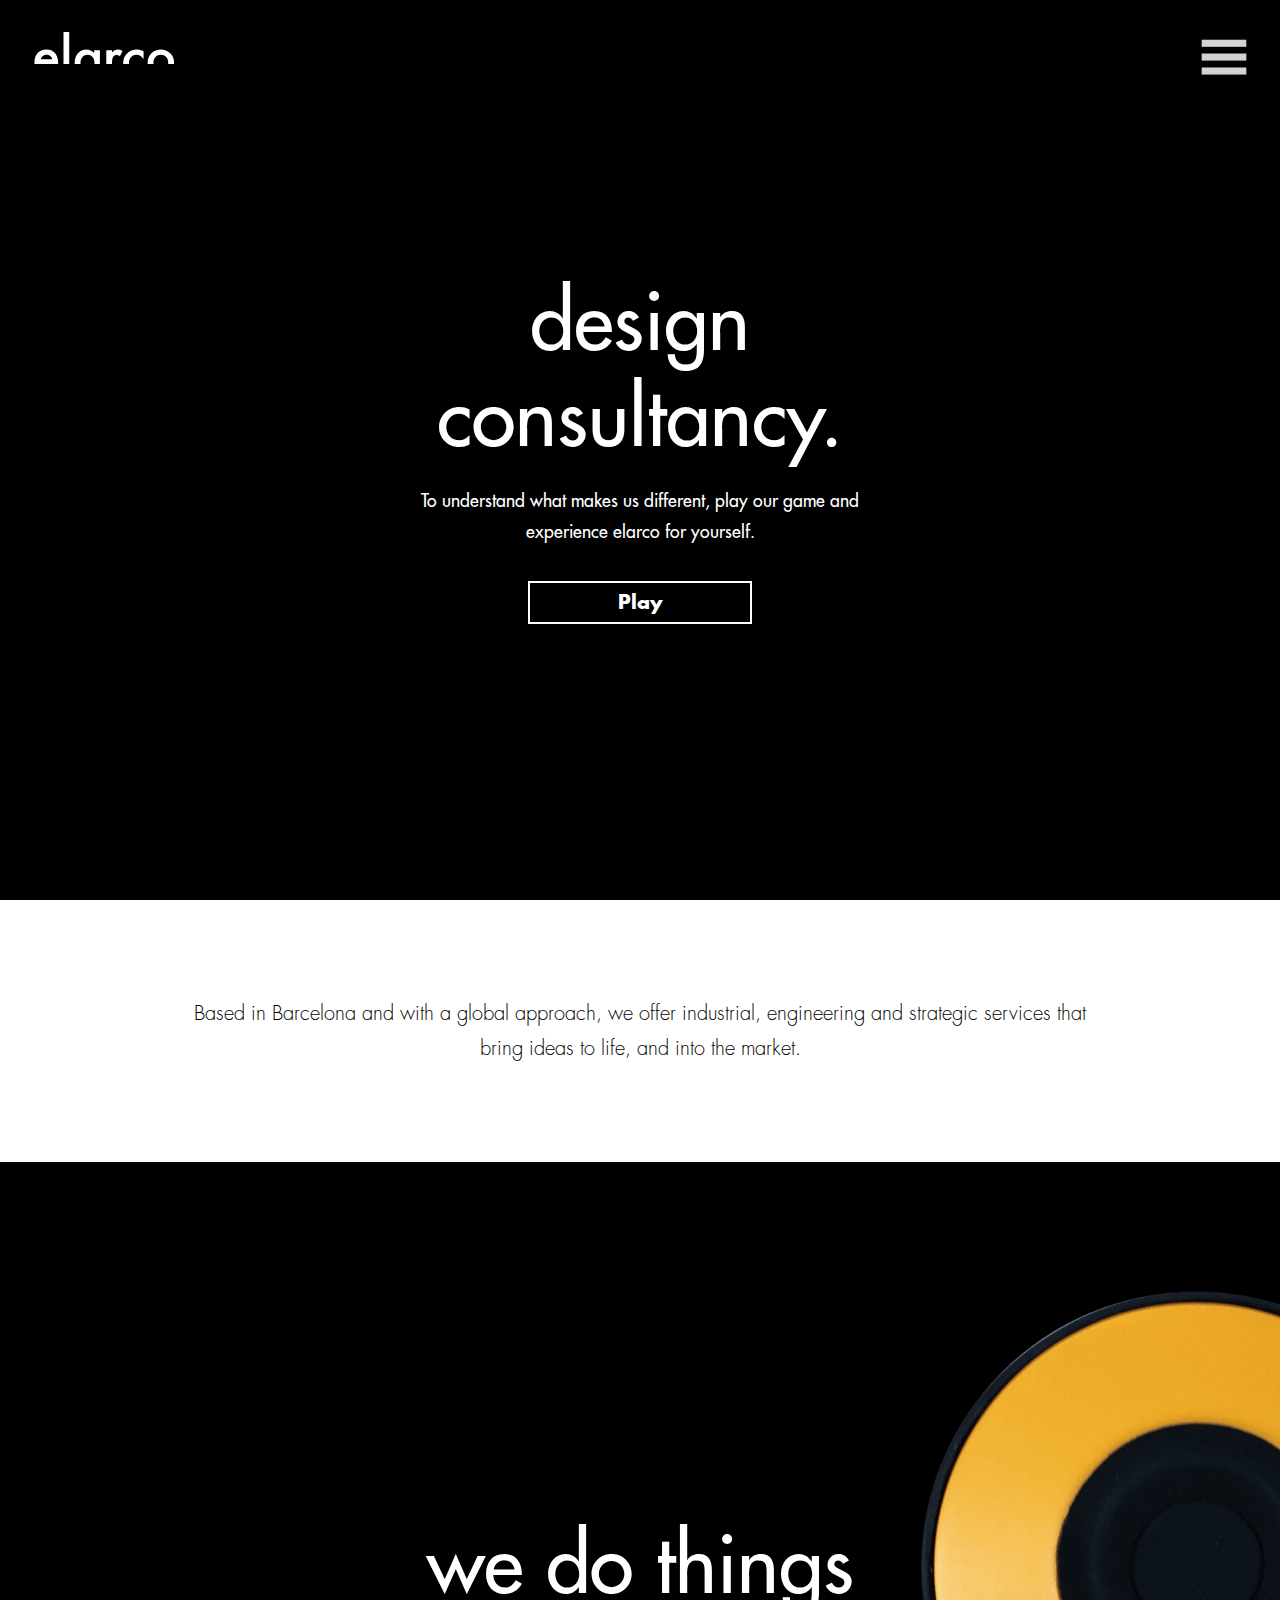
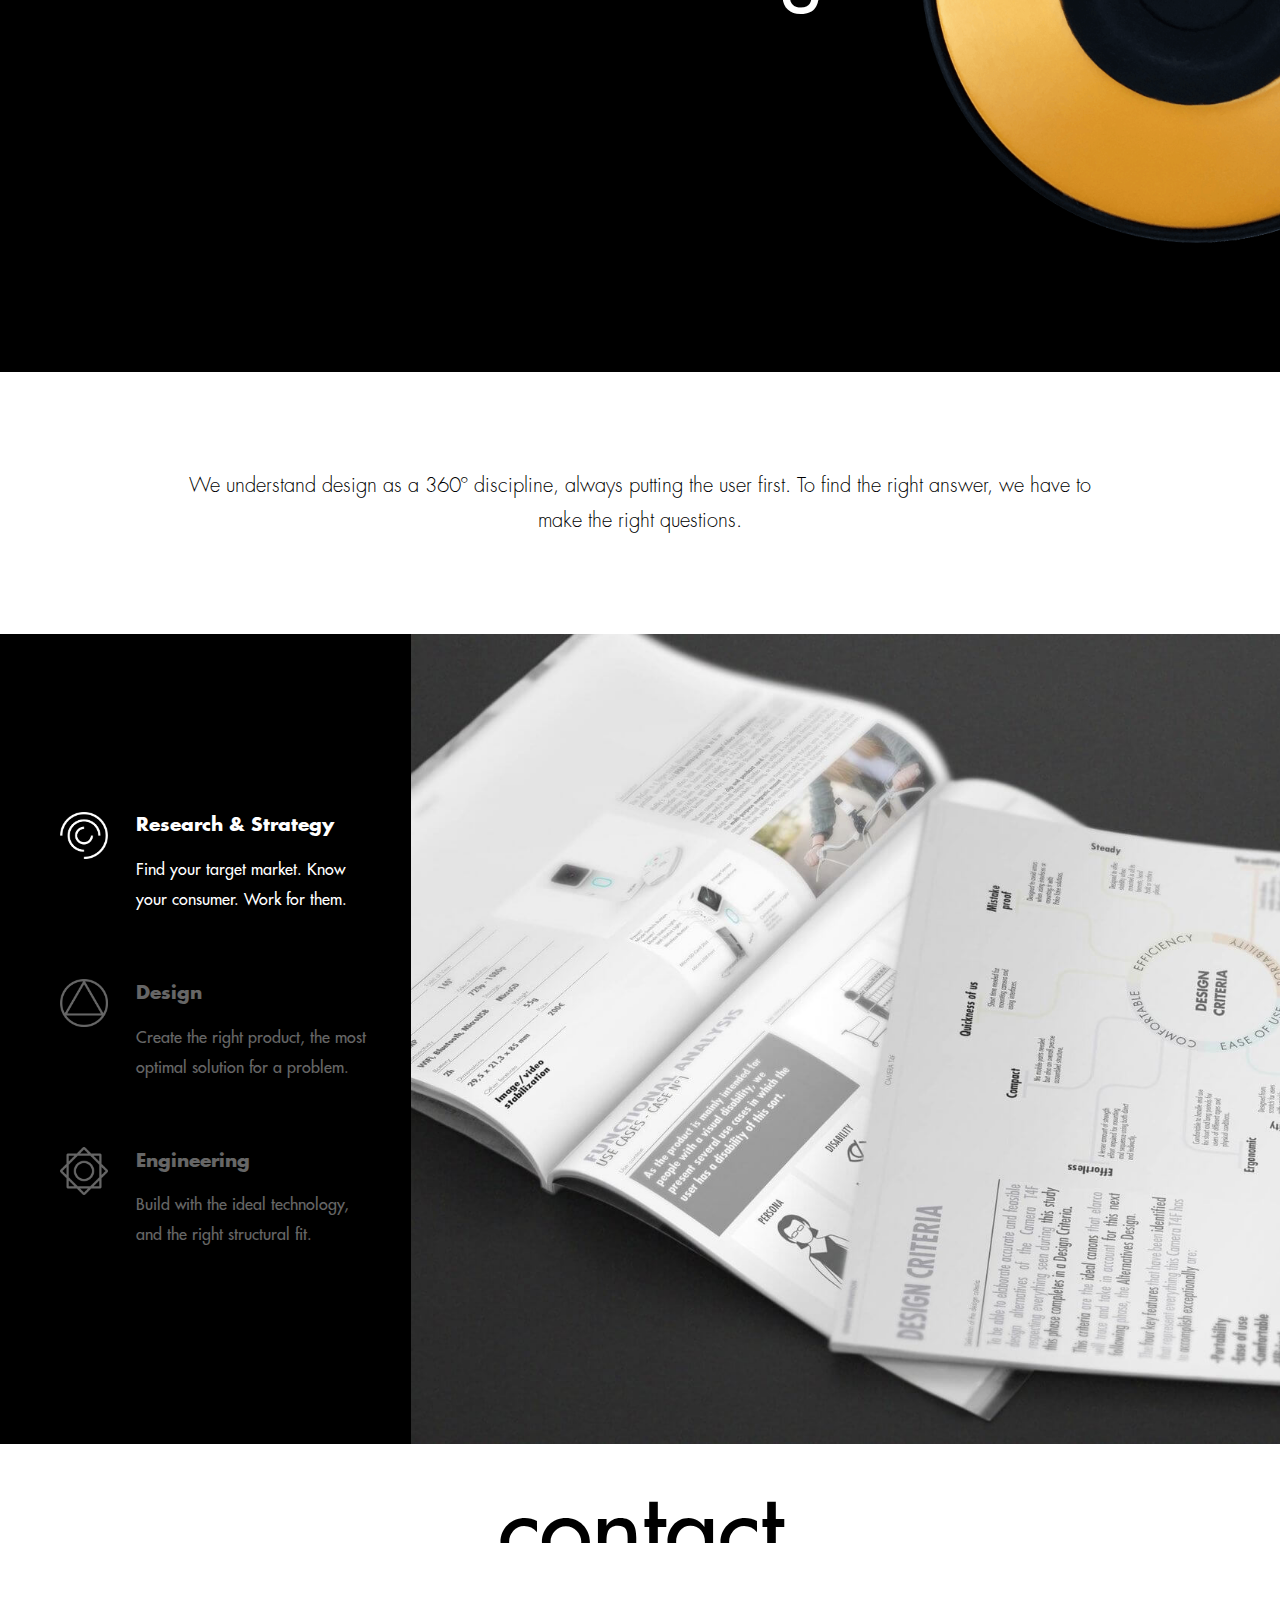
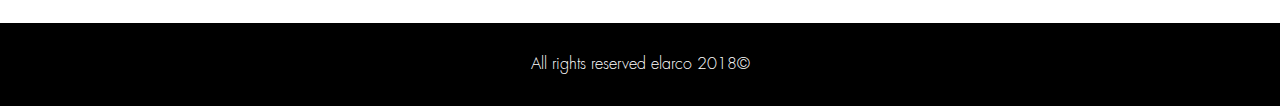
==== commit f1452190: "Fixed contact page black strip and edited text" ====
--- a/index.html
+++ b/index.html
@@ -42,9 +42,9 @@
         <div class="games">
             <section class="section games__start">
                 <div class="section__content-wrap section__content-wrap-medium">
-                    <h2 class="section__title section__title-lowercase">Here you are!</h2>
+                    <h2 class="section__title section__title-lowercase">Design consultancy.</h2>
                     <p class="section__par">
-                        In case you’re curious, you should know that in our process lies our magic. This is elarco.
+                        To understand what makes us different, play our game and experience elarco for yourself.
                     </p>
                     <button class="section__button section__button_blink game-start">Play</button>
                 </div>
@@ -247,7 +247,7 @@
         </div>
         <div class="wrap e-wrap">
             <p class="basic__p home__p">
-                elarco is a Product Design company, based in Barcelona, working for clients globally, using industrial, engineering and strategy services to bring ideas to life, and to the market.
+                Based in Barcelona and with a global approach, we offer industrial, engineering and strategic services that bring ideas to life, and into the market.
             </p>
         </div>
         <section class="section" id="section-work">
@@ -268,7 +268,7 @@
         </section>
         <div class="wrap l-wrap">
             <p class="basic__p home__p">
-                We understand design as a 360º discipline, a process by which to find the right answer, we have to make the right questions, putting the user first.
+                We understand design as a 360º discipline, always putting the user first. To find the right answer, we have to make the right questions.
             </p>
         </div>
         <section class="section section_fit">
--- a/css/style.css
+++ b/css/style.css
@@ -511,6 +511,7 @@
     height: fit-content;
 }
 .section__content-wrap {
+    width: 100%;
     padding: 16px;
     padding: 1rem;
     z-index: 1;
@@ -522,7 +523,7 @@
 .section__title {
     margin: 0;
     font-size: 61px;
-    font-size: 3.8rem;
+    font-size: 3.6rem;
     font-weight: 200;
 }
 .section__title-lowercase {
@@ -2472,10 +2473,6 @@
         -ms-align-items: center;
         align-items: center;
         overflow: hidden;
-    }
-    .basic-sldr__slide_picture {
-        position: absolute;
-        height: 100%;
     }
     .basic-sldr__img {
         width: auto;
@@ -3945,14 +3942,14 @@
     }
     .horizontal #spain {
         margin-left: -15.3%;
-        margin-left: -22vw;
+        margin-left: -30rem;
     }
     .horizontal #spain.margin-open-barcelona {
         margin-left: 0;
     }
     .horizontal #spain.margin-open-china {
         margin-left: -30.6%;
-        margin-left: -44vw;
+        margin-left: -60rem;
     }
 }
 
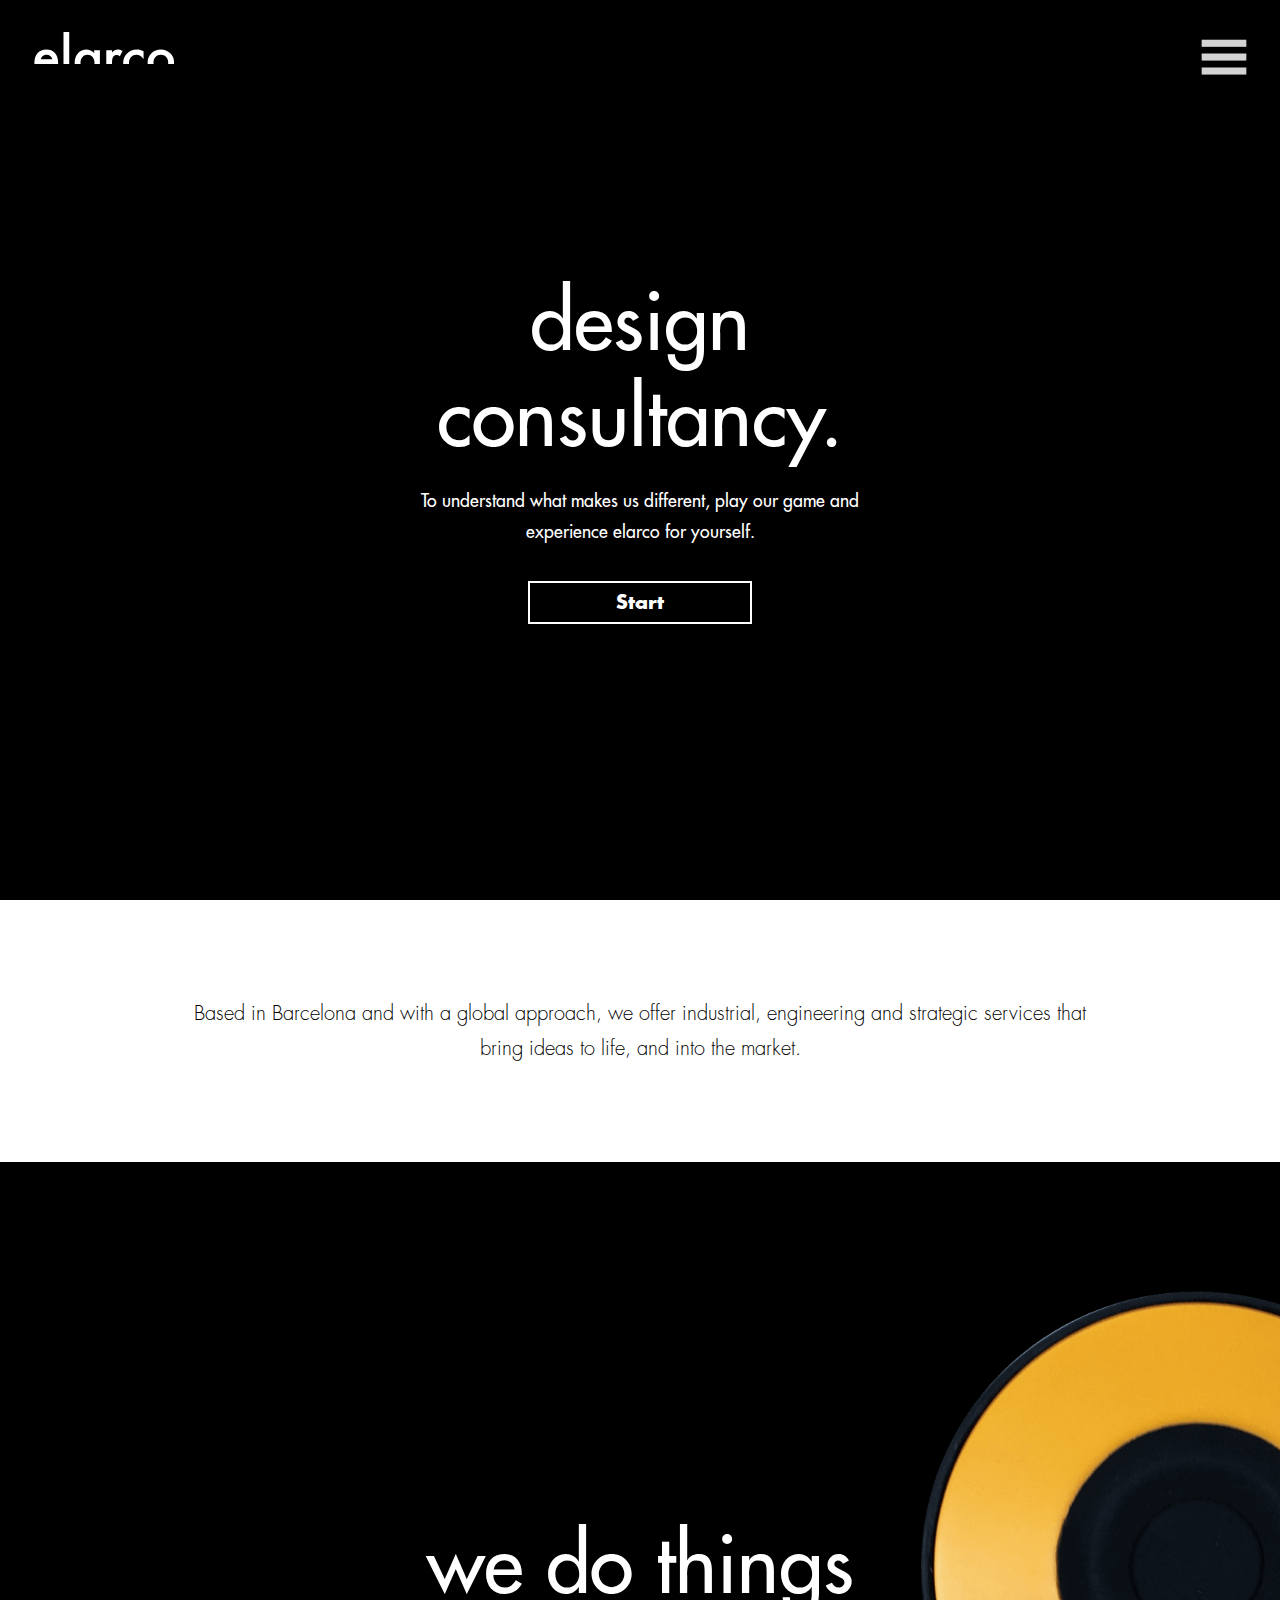
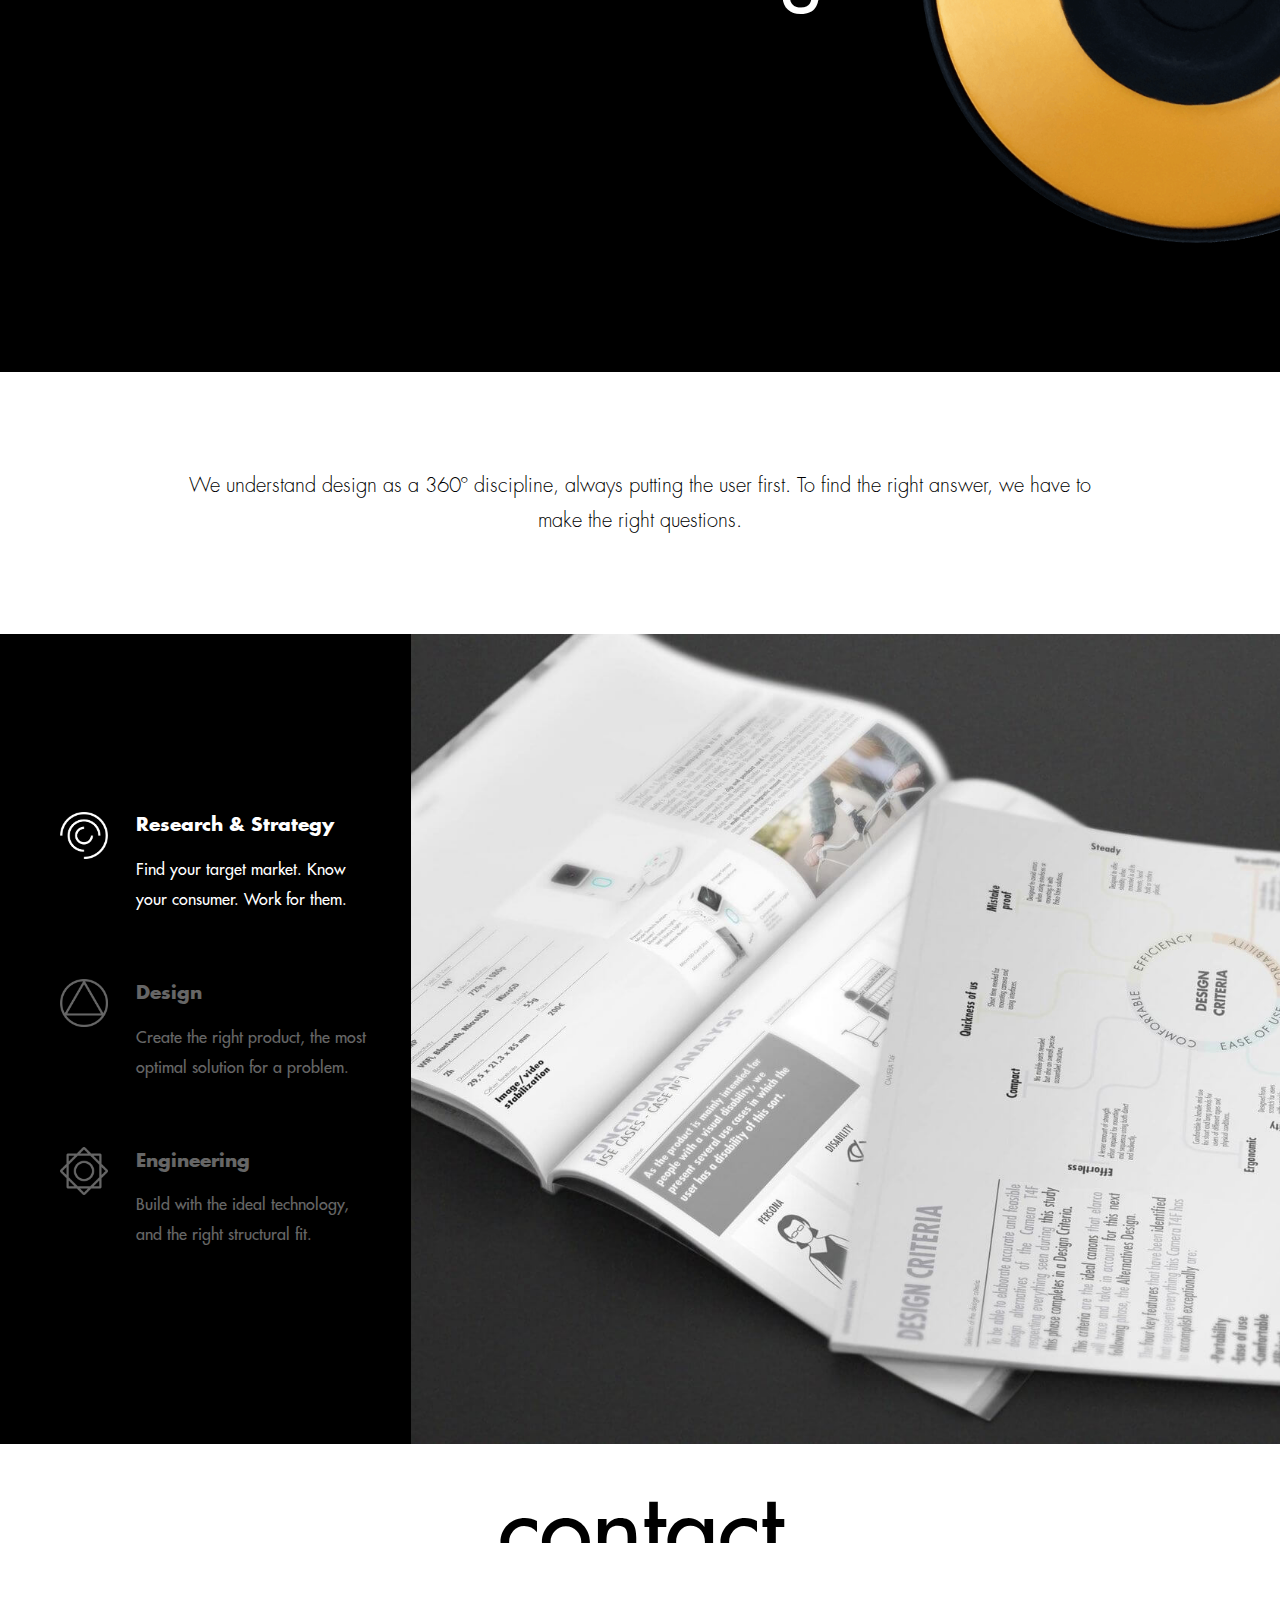
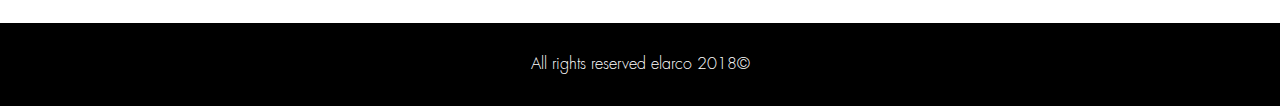
==== commit fedc5d44: "Fixed img bug in t4f kit" ====
--- a/index.html
+++ b/index.html
@@ -8,7 +8,7 @@
     <link href="img/elarco-favicon.png" rel="shortcut icon">
     <link href="css/style.css" rel="stylesheet" type="text/css" />
 </head>
-<body>
+<body id="home">
     <div class="loader-wrapper">
         <img src="img/elarco-logo-white.svg" alt="" class="loader" />
     </div>
@@ -46,7 +46,7 @@
                     <p class="section__par">
                         To understand what makes us different, play our game and experience elarco for yourself.
                     </p>
-                    <button class="section__button section__button_blink game-start">Play</button>
+                    <button class="section__button section__button_blink game-start">Start</button>
                 </div>
             </section>
             <section class="section games__game" id="order">
--- a/css/style.css
+++ b/css/style.css
@@ -97,6 +97,9 @@
     padding: 0;
     font-family: 'Futura Std', sans-serif;
     font-weight: 200;
+}
+#home {
+    overflow-x: hidden;
 }
 .nav__list {
     margin: 0;
@@ -187,9 +190,9 @@
 
 /* NAV */
 .header {
-    -webkit-display: flex;
-    -moz-display: flex;
-    -ms-display: flex;
+    display: -webkit-flex;
+    display: -moz-flex;
+    display: -ms-flex;
     display: flex;
     padding: 32px 32px 13px 32px;
     padding: 2rem 2rem 0.8rem 2rem;
@@ -209,9 +212,9 @@
     height: 2rem;
 }
 .footer-nav {
-    -webkit-display: flex;
-    -moz-display: flex;
-    -ms-display: flex;
+    display: -webkit-flex;
+    display: -moz-flex;
+    display: -ms-flex;
     display: flex;
     flex-direction: column;
     -webkit-align-items: center;
@@ -412,9 +415,9 @@
 /* LOADER */
 .loader-wrapper {
     position: fixed;
-    -webkit-display: flex;
-    -moz-display: flex;
-    -ms-display: flex;
+    display: -webkit-flex;
+    display: -moz-flex;
+    display: -ms-flex;
     display: flex;
     -webkit-justify-content: center;
     -moz-justify-content: center;
@@ -451,6 +454,13 @@
         opacity: 0.2;
     }
 }
+.section3__slider img {
+    background-color: lightgrey;
+    background-image: url('../img/load.gif');
+    background-repeat: no-repeat;
+    background-position: 50%;
+    height: auto;
+}
 
 /* HOME PAGE */
 .games__game,
@@ -461,9 +471,9 @@
 }
 .section {
     position: relative;
-    -webkit-display: flex;
-    -moz-display: flex;
-    -ms-display: flex;
+    display: -webkit-flex;
+    display: -moz-flex;
+    display: -ms-flex;
     display: flex;
     -webkit-align-items: center;
     -moz-align-items: center;
@@ -508,6 +518,9 @@
     }
 }
 .section_fit{
+    height: 100%;
+    height: -webkit-fit-content;
+    height: -moz-fit-content;
     height: fit-content;
 }
 .section__content-wrap {
@@ -886,9 +899,9 @@
 /* DEPTH */
 .arch-wrap {
     position: relative;
-    -webkit-display: flex;
-    -moz-display: flex;
-    -ms-display: flex;
+    display: -webkit-flex;
+    display: -moz-flex;
+    display: -ms-flex;
     display: flex;
     -webkit-justify-content: center;
     -moz-justify-content: center;
@@ -1006,9 +1019,9 @@
 }
 .circle {
     position: absolute;
-    -webkit-display: flex;
-    -moz-display: flex;
-    -ms-display: flex;
+    display: -webkit-flex;
+    display: -moz-flex;
+    display: -ms-flex;
     display: flex;
     -webkit-align-items: center;
     -moz-align-items: center;
@@ -1051,9 +1064,9 @@
     -moz-box-sizing: border-box;
     -ms-box-sizing: border-box;
     box-sizing: border-box;
-    -webkit-display: flex;
-    -moz-display: flex;
-    -ms-display: flex;
+    display: -webkit-flex;
+    display: -moz-flex;
+    display: -ms-flex;
     display: flex;
     -webkit-flex-direction: column;
     -moz-flex-direction: column;
@@ -1097,9 +1110,9 @@
     transition: all 0.3s ease;
 }
 .project {
-    -webkit-display: flex;
-    -moz-display: flex;
-    -ms-display: flex;
+    display: -webkit-flex;
+    display: -moz-flex;
+    display: -ms-flex;
     display: flex;
     -webkit-flex-direction: column;
     -moz-flex-direction: column;
@@ -1177,9 +1190,9 @@
     transform: translateX(-50%) scale(1.3);
 }
 .project__img-wrap {
-    -webkit-display: flex;
-    -moz-display: flex;
-    -ms-display: flex;
+    display: -webkit-flex;
+    display: -moz-flex;
+    display: -ms-flex;
     display: flex;
     overflow: hidden;
     height: 100%;
@@ -1219,6 +1232,9 @@
     flex: none;
     border: none;
 }
+#carnet {
+    background-color: white;
+}
 
 /* PROJECT DETAIL PAGE */
 .project-content {
@@ -1226,9 +1242,9 @@
 }
 .fs-section {
     position: relative;
-    -webkit-display: flex;
-    -moz-display: flex;
-    -ms-display: flex;
+    display: -webkit-flex;
+    display: -moz-flex;
+    display: -ms-flex;
     display: flex;
     -webkit-justify-content: center;
     -moz-justify-content: center;
@@ -1329,9 +1345,9 @@
 .basic-sldr {
     position: relative;
     width: 100%;
-    -webkit-display: flex;
-    -moz-display: flex;
-    -ms-display: flex;
+    display: -webkit-flex;
+    display: -moz-flex;
+    display: -ms-flex;
     display: flex;
     overflow-x: hidden;
     scroll-behavior: smooth;
@@ -1370,14 +1386,14 @@
     height: 1.1rem;
     font-size: 0;
     border-radius: 2rem;
-    background-color: lightgrey;
+    background-color: #433F40;
 }
 .basic-sldr__nav-link:not(:last-child){
     margin-right: 5px;
     margin-right: 0.3rem;
 }
 .basic-sldr__nav-link-active {
-    background-color: #433F40;
+    background-color: lightgrey;
 }
 .section2,
 .section3 {
@@ -1429,9 +1445,9 @@
     width: 100%;
 }
 .section5 {
-    -webkit-display: flex;
-    -moz-display: flex;
-    -ms-display: flex;
+    display: -webkit-flex;
+    display: -moz-flex;
+    display: -ms-flex;
     display: flex;
     -webkit-align-items: center;
     -moz-align-items: center;
@@ -1443,7 +1459,9 @@
 }
 .title-wrap {
     position: relative;
-    width: 100%;
+    height: 100%;
+    height: -webkit-fit-content;
+    height: -moz-fit-content;
     height: fit-content;
 }
 .title-wrap__img {
@@ -1615,15 +1633,15 @@
 }
 /* CONTACT VERTICAL SPLIT */
 .horizontal .split-wrap__wrap {
-    -webkit-display: flex;
-    -moz-display: flex;
-    -ms-display: flex;
+    display: -webkit-flex;
+    display: -moz-flex;
+    display: -ms-flex;
     display: flex;
 }
 .horizontal .half-part__img-wrap {
-    -webkit-display: flex;
-    -moz-display: flex;
-    -ms-display: flex;
+    display: -webkit-flex;
+    display: -moz-flex;
+    display: -ms-flex;
     display: flex;
     -webkit-align-items: center;
     -moz-align-items: center;
@@ -1677,6 +1695,8 @@
     }
     .section_fit {
         height: 340px;
+        height: -webkit-fit-content;
+        height: -moz-fit-content;
         height: fit-content;
     }
     /* PROJECT DETAIL */
@@ -1783,9 +1803,9 @@
         text-align: center;
     }
     .service-sldr__nav {
-        -webkit-display: flex;
-        -moz-display: flex;
-        -ms-display: flex;
+        display: -webkit-flex;
+        display: -moz-flex;
+        display: -ms-flex;
         display: flex;
         margin: 112px 32px 0 32px;
         margin: 7rem 2rem 0 2rem;
@@ -1859,7 +1879,7 @@
     .fs-section__img,
     .fs-section__img_right {
         height: auto;
-        width: 120%;
+        width: 110%;
         top: 50%;
         left: 50%;
         -webkit-transform: translate(-50%, -50%);
@@ -1910,6 +1930,8 @@
     #carnet {
         position: absolute;
         color: white;
+        background-color: rgba(0, 0, 0, 0);
+        background-color: transparent;
         -webkit-transform: translateY(-50%);
         -moz-transform: translateY(-50%);
         -ms-transform: translateY(-50%);
@@ -2065,6 +2087,8 @@
     #carnet {
         position: absolute;
         color: white;
+        background-color: rgba(0, 0, 0, 0);
+        background-color: transparent;
         -webkit-transform: translateY(-50%);
         -moz-transform: translateY(-50%);
         -ms-transform: translateY(-50%);
@@ -2103,9 +2127,9 @@
         width: 23rem;
     }
     .split-wrap__wrap {
-        -webkit-display: flex;
-        -moz-display: flex;
-        -ms-display: flex;
+        display: -webkit-flex;
+        display: -moz-flex;
+        display: -ms-flex;
         display: flex;
     }
     .half-part {
@@ -2241,6 +2265,9 @@
     .project-quote_2 {
         width: 640px;
         width: 40rem;
+    }
+    .section3__slider {
+        min-height: 20rem;
     }
     .section3__slider-wrap {
         margin-left: auto;
@@ -2396,6 +2423,9 @@
         width: 480px;
         width: 30rem;
     }
+    .section3__slider {
+        min-height: 10rem;
+    }
     .section3__slider-wrap {
         margin-left: auto;
         margin-right: auto;
@@ -2430,9 +2460,9 @@
 @media screen and (orientation: portrait) and (min-width: 53rem){
     /* PROJECT DETAIL */
     .section1__content-wrap {
-        -webkit-display: flex;
-        -moz-display: flex;
-        -ms-display: flex;
+        display: -webkit-flex;
+        display: -moz-flex;
+        display: -ms-flex;
         display: flex;
         margin: 0;
         max-width: none;
@@ -2460,9 +2490,9 @@
     .basic-sldr__slide {
         height: 100%;
         width: inherit;
-        -webkit-display: flex;
-        -moz-display: flex;
-        -ms-display: flex;
+        display: -webkit-flex;
+        display: -moz-flex;
+        display: -ms-flex;
         display: flex;
         -webkit-justify-content: center;
         -moz-justify-content: center;
@@ -2483,9 +2513,9 @@
         -moz-box-sizing: border-box;
         -ms-box-sizing: border-box;
         box-sizing: border-box;
-        -webkit-display: flex;
-        -moz-display: flex;
-        -ms-display: flex;
+        display: -webkit-flex;
+        display: -moz-flex;
+        display: -ms-flex;
         display: flex;
         -webkit-flex-direction: column;
         -moz-flex-direction: column;
@@ -2523,9 +2553,9 @@
         font-size: 0.9rem;
     }
     .section2 {
-        -webkit-display: flex;
-        -moz-display: flex;
-        -ms-display: flex;
+        display: -webkit-flex;
+        display: -moz-flex;
+        display: -ms-flex;
         display: flex;
         -webkit-justify-content: flex-end;
         -moz-justify-content: flex-end;
@@ -2538,9 +2568,9 @@
         min-height: 47rem;
     }
     .section2_center {
-        -webkit-display: flex;
-        -moz-display: flex;
-        -ms-display: flex;
+        display: -webkit-flex;
+        display: -moz-flex;
+        display: -ms-flex;
         display: flex;
         -webkit-align-items: center;
         -moz-align-items: center;
@@ -2588,6 +2618,9 @@
         width: 40rem;
         height: auto;
     }
+    .section3__slider {
+        min-height: 20rem;
+    }
     .section3__img {
         width: inherit;
     }
@@ -2638,16 +2671,29 @@
     .basic-sldr__slide {
         height: 100%;
         width: inherit;
+        display: -webkit-flex;
+        display: -moz-flex;
+        display: -ms-flex;
         display: flex;
+        -webkit-justify-content: center;
+        -moz-justify-content: center;
+        -ms-justify-content: center;
         justify-content: center;
+        -webkit-align-items: center;
+        -moz-align-items: center;
+        -ms-align-items: center;
         align-items: center;
         overflow: hidden;
+        margin: 0;
     }
     .basic-sldr__slide_picture {
         position: absolute;
         height: 100%;
     }
     .basic-sldr-text {
+        display: -webkit-flex;
+        display: -moz-flex;
+        display: -ms-flex;
         display: flex;
         -webkit-flex-direction: column;
         -moz-flex-direction: column;
@@ -2700,6 +2746,9 @@
         font-size: 1rem;
     }
     .section1__content-wrap {
+        display: -webkit-flex;
+        display: -moz-flex;
+        display: -ms-flex;
         display: flex;
     }
     .section2_big {
@@ -2739,9 +2788,9 @@
         text-align: left;
     }
     .section2 {
-        -webkit-display: flex;
-        -moz-display: flex;
-        -ms-display: flex;
+        display: -webkit-flex;
+        display: -moz-flex;
+        display: -ms-flex;
         display: flex;
         -webkit-align-items: flex-end;
         -moz-align-items: flex-end;
@@ -2772,6 +2821,9 @@
         width: 63%;
         width: 63vw;
     }
+    .section3__slider {
+        min-height: 30vw;
+    }
     .section3__slider-wrap {
         margin-left: auto;
         margin-right: auto;
@@ -2788,15 +2840,17 @@
         display: block;
     }
     .horizontal .half-part {
-        -webkit-display: flex;
-        -moz-display: flex;
-        -ms-display: flex;
+        display: -webkit-flex;
+        display: -moz-flex;
+        display: -ms-flex;
         display: flex;
         -webkit-align-items: center;
         -moz-align-items: center;
         -ms-align-items: center;
         align-items: center;
         width: calc(50vw + 20rem);
+        width: -webkit-fit-content;
+        width: -moz-fit-content;
         width: fit-content;
     }
     .horizontal .half-part_white .half-part__text {
@@ -2819,6 +2873,8 @@
     }
     .horizontal .split-wrap__wrap {
         width: calc(100vw + 40rem);
+        width: -webkit-fit-content;
+        width: -moz-fit-content;
         width: fit-content;
     }
 }
@@ -2867,9 +2923,9 @@
         opacity: 1;
     }
     .service-sldr-wrap {
-        -webkit-display: flex;
-        -moz-display: flex;
-        -ms-display: flex;
+        display: -webkit-flex;
+        display: -moz-flex;
+        display: -ms-flex;
         display: flex;
         -webkit-align-items: center;
         -moz-align-items: center;
@@ -2902,9 +2958,9 @@
         flex: 2;
     }
     .service-sldr__section {
-        -webkit-display: flex;
-        -moz-display: flex;
-        -ms-display: flex;
+        display: -webkit-flex;
+        display: -moz-flex;
+        display: -ms-flex;
         display: flex;
         -webkit-align-items: flex-start;
         -moz-align-items: flex-start;
@@ -2961,9 +3017,6 @@
     .button_big {
         margin: 32px auto;
         margin: 2rem auto;
-    }
-    .wrap {
-        height: fit-content;
     }
     .home__p {
         width: 812px;
@@ -3251,6 +3304,9 @@
         width: 640px;
         width: 40rem;
     }
+    .section3__slider {
+        min-height: 20rem;
+    }
     /* CONTACT */
     .half-part__title {
         font-size: 35px;
@@ -3280,9 +3336,9 @@
 @media screen and (orientation: portrait) and (min-width: 61rem){
     /* HOME */
     .service-sldr-wrap {
-        -webkit-display: flex;
-        -moz-display: flex;
-        -ms-display: flex;
+        display: -webkit-flex;
+        display: -moz-flex;
+        display: -ms-flex;
         display: flex;
         width: auto;
         -webkit-flex-direction: column;
@@ -3309,9 +3365,9 @@
         -moz-align-items: flex-start;
         -ms-align-items: flex-start;
         align-items: flex-start;
-        -webkit-display: flex;
-        -moz-display: flex;
-        -ms-display: flex;
+        display: -webkit-flex;
+        display: -moz-flex;
+        display: -ms-flex;
         display: flex;
     }
     .service-sldr__section {
@@ -3359,9 +3415,9 @@
     }
     /* CONTACT */
     .vertical .half-part {
-        -webkit-display: flex;
-        -moz-display: flex;
-        -ms-display: flex;
+        display: -webkit-flex;
+        display: -moz-flex;
+        display: -ms-flex;
         display: flex;
         -webkit-align-items: center;
         -moz-align-items: center;
@@ -3435,6 +3491,9 @@
         width: 688px;
         width: 43rem;
     }
+    .section3__slider {
+        min-height: 21rem;
+    }
     .section3__slider-wrap {
         margin-left: auto;
         margin-right: auto;
@@ -3493,7 +3552,7 @@
     }
     /* PROJECT DETAIL */
     .basic-sldr-wrap {
-        margin-left: 0;
+        margin: 0 auto;
     }
     .basic-sldr-text {
         padding: 7%;
@@ -3546,6 +3605,9 @@
     .section3__slider-wrap {
         width: 752px;
         width: 47rem;
+    }
+    .section3__slider {
+        min-height: 23rem;
     }
     .section3__slider-wrap {
         margin-left: auto;
@@ -3692,10 +3754,14 @@
     /* CONTACT */
     .horizontal .half-part {
         width: calc(50vw + 30rem);
+        width: -webkit-fit-content;
+        width: -moz-fit-content;
         width: fit-content;
     }
     .horizontal .split-wrap__wrap {
         width: calc(100vw + 60rem);
+        width: -webkit-fit-content;
+        width: -moz-fit-content;
         width: fit-content;
     }
     .horizontal .half-part__text {
@@ -3797,6 +3863,9 @@
         width: 944px;
         width: 59rem;
     }
+    .section3__slider {
+        min-height: 25rem;
+    }
     .section4__title {
         left: 0;
         top: 10%;
@@ -3814,7 +3883,7 @@
         right: 11rem;
     }
     .title-wrap__img {
-        height: 100%;
+        height: auto;
     }
     /* CONTACT */
     .horizontal .half-part {
@@ -3919,6 +3988,9 @@
         width: 944px;
         width: 59rem;
     }
+    .section3__slider {
+        min-height: 24rem;
+    }
     .project-quote_2 {
         width: 544px;
         width: 34rem;
